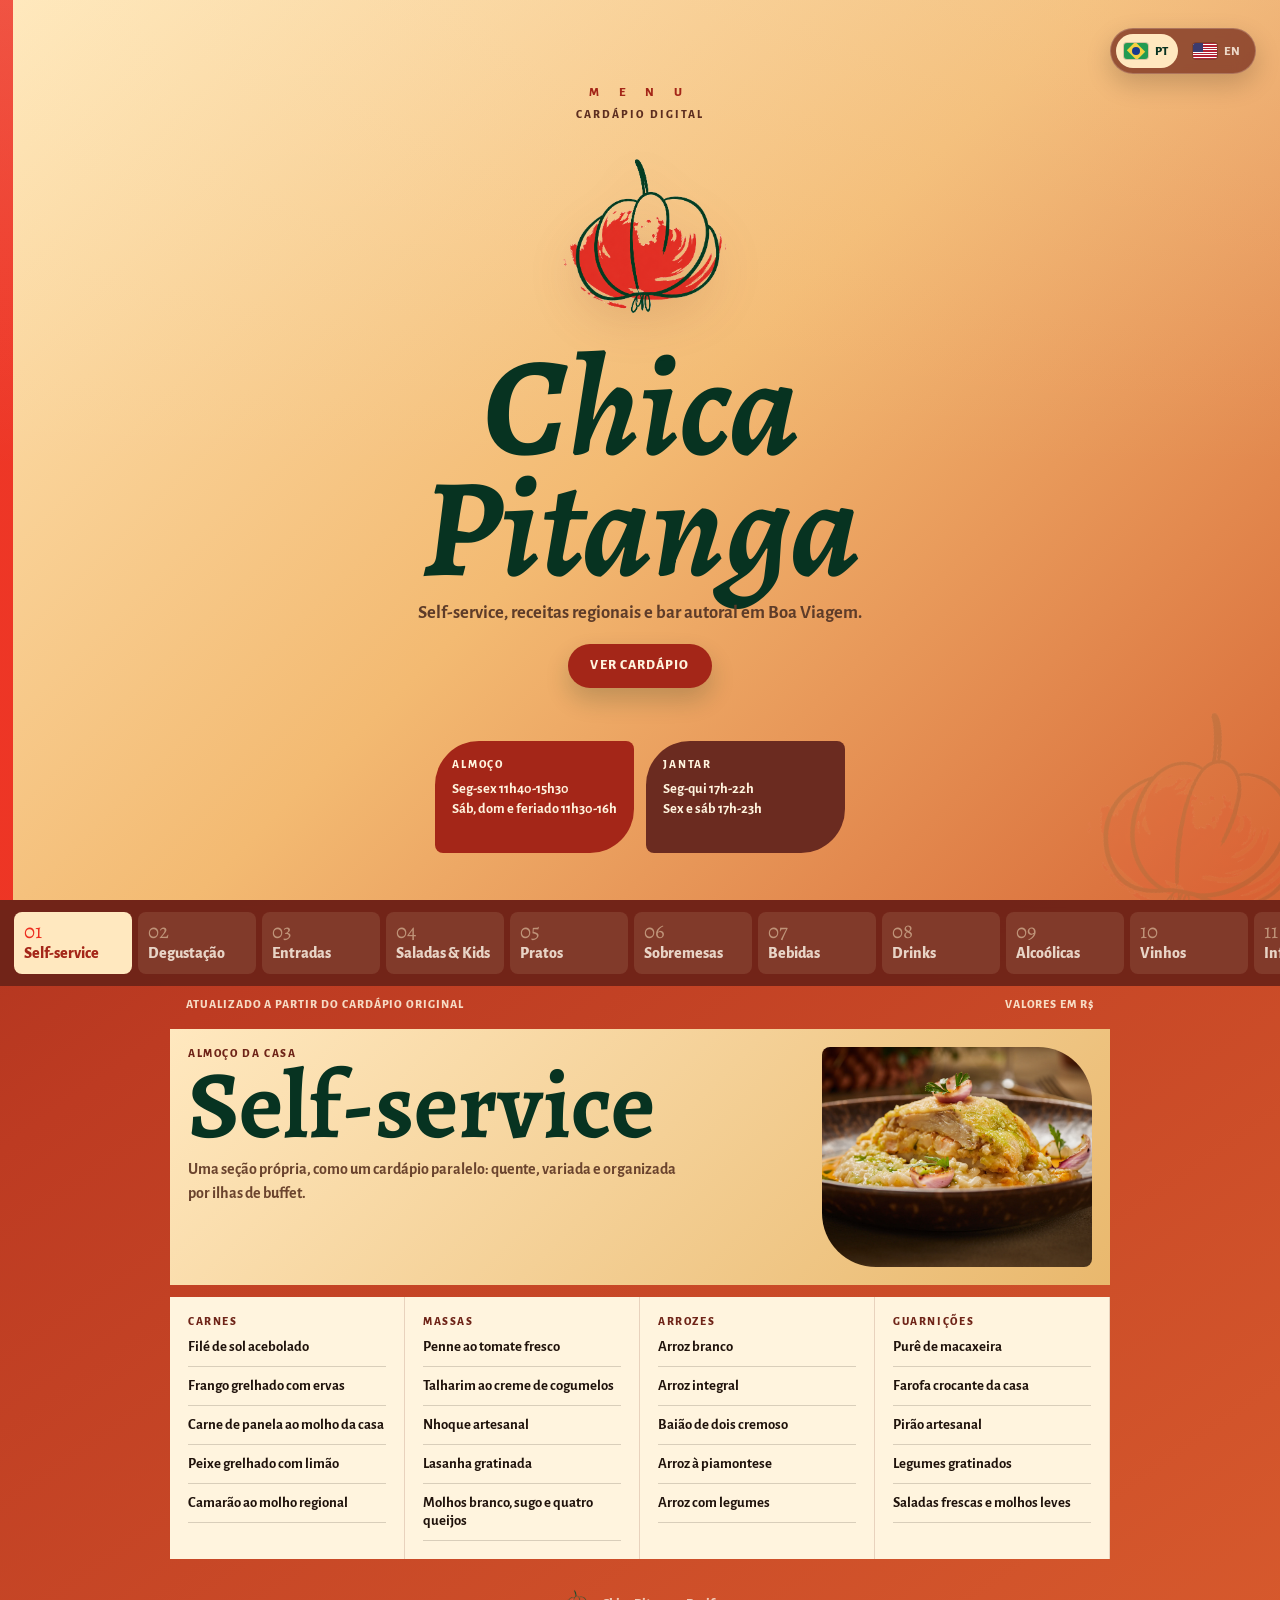
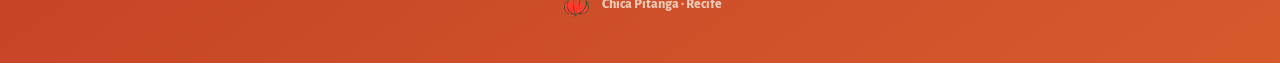
==== index.html @ 29ed9f9a "Add Chica Pitanga digital menu" ====
<!doctype html>
<html lang="pt-BR">
<head>
  <meta charset="utf-8">
  <meta name="viewport" content="width=device-width, initial-scale=1">
  <title>Chica Pitanga — Cardápio Digital</title>
  <link rel="preconnect" href="https://fonts.googleapis.com">
  <link rel="preconnect" href="https://fonts.gstatic.com" crossorigin>
  <link href="https://fonts.googleapis.com/css2?family=Alegreya:wght@500;600;700;800&family=Alegreya+Sans:wght@400;500;700;800&display=swap" rel="stylesheet">
  <link rel="stylesheet" href="styles.css">
</head>
<body>
  <div class="ambient-marks" aria-hidden="true">
    <img src="assets/logo-clean.png" class="ambient-mark mark-1" alt="">
    <img src="assets/logo-clean.png" class="ambient-mark mark-2" alt="">
    <img src="assets/logo-clean.png" class="ambient-mark mark-3" alt="">
    <img src="assets/logo-clean.png" class="ambient-mark mark-4" alt="">
    <img src="assets/logo-clean.png" class="ambient-mark mark-5" alt="">
  </div>

  <main class="menu-shell">
    <div class="language-switch" aria-label="Idioma">
      <a class="language-pill is-active" href="index.html" aria-label="Português">
        <span class="flag flag-br" aria-hidden="true"></span>
        <span>PT</span>
      </a>
      <a class="language-pill" href="en.html" aria-label="English">
        <span class="flag flag-us" aria-hidden="true"></span>
        <span>EN</span>
      </a>
    </div>

    <header class="cover">
      <div class="cover-brand">
        <span class="menu-word">M E N U</span>
        <span class="kicker">Cardápio Digital</span>
        <img src="assets/logo-clean.png" alt="Chica Pitanga" class="logo">
        <h1>Chica Pitanga</h1>
        <p>Self-service, receitas regionais e bar autoral em Boa Viagem.</p>
        <a class="cover-cta" href="#cardapio">Ver cardápio</a>
      </div>

      <div class="cover-balloons" aria-label="Horários">
        <div class="balloon clay">
          <span>Almoço</span>
          <strong>Seg-sex 11h40-15h30</strong>
          <strong>Sáb, dom e feriado 11h30-16h</strong>
        </div>
        <div class="balloon leaf">
          <span>Jantar</span>
          <strong>Seg-qui 17h-22h</strong>
          <strong>Sex e sáb 17h-23h</strong>
        </div>
      </div>
    </header>

    <nav class="tab-dock" id="cardapio" role="tablist" aria-label="Categorias do cardápio">
      <button class="tab is-active" type="button" role="tab" aria-selected="true" aria-controls="panel-self" id="tab-self"><span>01</span>Self-service</button>
      <button class="tab" type="button" role="tab" aria-selected="false" aria-controls="panel-degustacao" id="tab-degustacao"><span>02</span>Degustação</button>
      <button class="tab" type="button" role="tab" aria-selected="false" aria-controls="panel-entradas" id="tab-entradas"><span>03</span>Entradas</button>
      <button class="tab" type="button" role="tab" aria-selected="false" aria-controls="panel-saladas" id="tab-saladas"><span>04</span>Saladas & Kids</button>
      <button class="tab" type="button" role="tab" aria-selected="false" aria-controls="panel-pratos" id="tab-pratos"><span>05</span>Pratos</button>
      <button class="tab" type="button" role="tab" aria-selected="false" aria-controls="panel-sobremesas" id="tab-sobremesas"><span>06</span>Sobremesas</button>
      <button class="tab" type="button" role="tab" aria-selected="false" aria-controls="panel-bebidas" id="tab-bebidas"><span>07</span>Bebidas</button>
      <button class="tab" type="button" role="tab" aria-selected="false" aria-controls="panel-drinks" id="tab-drinks"><span>08</span>Drinks</button>
      <button class="tab" type="button" role="tab" aria-selected="false" aria-controls="panel-alcoolicas" id="tab-alcoolicas"><span>09</span>Alcoólicas</button>
      <button class="tab" type="button" role="tab" aria-selected="false" aria-controls="panel-vinhos" id="tab-vinhos"><span>10</span>Vinhos</button>
      <button class="tab" type="button" role="tab" aria-selected="false" aria-controls="panel-info" id="tab-info"><span>11</span>Info</button>
    </nav>

    <section class="menu-status">
      <span>Atualizado a partir do cardápio original</span>
      <span>Valores em R$</span>
    </section>

    <div class="tab-panels">
      <section class="panel is-active" id="panel-self" role="tabpanel" aria-labelledby="tab-self">
        <div class="section-hero self-hero">
          <div>
            <span>Almoço da casa</span>
            <h2>Self-service</h2>
            <p>Uma seção própria, como um cardápio paralelo: quente, variada e organizada por ilhas de buffet.</p>
          </div>
          <img src="assets/pescada.jpg" alt="Prato do Chica Pitanga">
        </div>

        <div class="buffet-board">
          <article><span>Carnes</span><p>Filé de sol acebolado</p><p>Frango grelhado com ervas</p><p>Carne de panela ao molho da casa</p><p>Peixe grelhado com limão</p><p>Camarão ao molho regional</p></article>
          <article><span>Massas</span><p>Penne ao tomate fresco</p><p>Talharim ao creme de cogumelos</p><p>Nhoque artesanal</p><p>Lasanha gratinada</p><p>Molhos branco, sugo e quatro queijos</p></article>
          <article><span>Arrozes</span><p>Arroz branco</p><p>Arroz integral</p><p>Baião de dois cremoso</p><p>Arroz à piamontese</p><p>Arroz com legumes</p></article>
          <article><span>Guarnições</span><p>Purê de macaxeira</p><p>Farofa crocante da casa</p><p>Pirão artesanal</p><p>Legumes gratinados</p><p>Saladas frescas e molhos leves</p></article>
        </div>
      </section>

      <section class="panel" id="panel-degustacao" role="tabpanel" aria-labelledby="tab-degustacao" hidden>
        <div class="section-head"><span>Experiência</span><h2>Menus Degustações</h2></div>
        <div class="menu-list">
          <article class="menu-item large"><div><span>6 etapas</span><h3>Menu Confiance com 6 passos (por pessoa)</h3><p>São 6 etapas de uma jornada culinária escolhida pelo próprio Chef Claudemir Barros. É um menu experiência. Vem acompanhado de uma taça de espumante ou vinho branco ou vinho tinto. *Consulte o garçom para uma experiência vegetariano.</p></div><strong>185</strong></article>
          <article class="menu-item"><div><span>Menu Turistando</span><h3>Menu Turistando 1</h3><p>- ENTRADA Rocambole de jerimum com camarão e molho suave de coentro; - PRINCIPAL Filé de sol grelhado na manteiga, pirão de queijo coalho e palha de macaxeira; - SOBREMESA Queijo coalho assado, doce de leite e sorvete de canela;</p></div><strong>109,90</strong></article>
          <article class="menu-item"><div><span>Menu Turistando</span><h3>Menu Turistando 2</h3><p>- ENTRADA Escondidinho de sol (macaxeira, carne de sol, queijo coalho e banana da terra); - PRINCIPAL Tilápia ao molho de coco, quibebe e farofa de amendoim; - SOBREMESA Banana brúlée, farofa de paçoca e sorvete de tapioca;</p></div><strong>109,90</strong></article>
          <article class="menu-item"><div><span>Menu Turistando</span><h3>Menu Turistando 3</h3><p>- ENTRADA: Mini carpaccio da terra (lâminas de queijo Coalho e banana Brulee ,Castanha, tomate confit e torrada); - PRINCIPAL: Baião de dois cremoso com frango gratinado e bacon ao toque de melaço; - SOBREMESA: Mini brownie de rapadura com sorvete de tapioca;</p></div><strong>109,90</strong></article>
        </div>
      </section>

      <section class="panel" id="panel-entradas" role="tabpanel" aria-labelledby="tab-entradas" hidden>
        <div class="section-head"><span>Para começar</span><h2>Entradas</h2></div>
        <div class="menu-list photo-list">
          <article class="menu-item with-photo"><img src="assets/carpaccio.jpg" alt="Carpaccio de coalho bruleé"><div><span>Entrada</span><h3>Carpaccio de coalho bruleé, tomate confit com geléia de pitanga, castanha de caju e pizza branca</h3><p>Lâminas de queijo coalho tostado, cobertas com calda de pitanga artesanal, tomates confitados e crocante de castanhas. Acompanha pizza branca da casa.</p></div><strong>36</strong></article>
          <article class="menu-item with-photo"><img src="assets/pasteis.jpg" alt="Pastéis de carne de sol com queijo coalho"><div><span>Entrada</span><h3>Pastéis de carne de sol com queijo coalho</h3><p>Pastéis crocantes de carne de sol e queijo coalho, acompanhados de geleia artesanal de maracujá.</p></div><strong>45</strong></article>
          <article class="menu-item"><div><span>Entrada</span><h3>Camarões crocantes com coco e geleia de maracujá com pimenta</h3><p>Camarões empanados com coco, fritos até a crocância perfeita e acompanhados de geleia de maracujá levemente apimentada.</p></div><strong>65</strong></article>
          <article class="menu-item"><div><span>Entrada</span><h3>Carpaccio de Rosbife</h3><p>Lâminas finas de filé selado, servidas com lascas de parmesão, alcaparras e rúcula fresca. Acompanha chips de batata da casa e molho de mostarda suave.</p></div><strong>44</strong></article>
          <article class="menu-item"><div><span>Entrada</span><h3>Panelinha de camarão ao bisque</h3><p>Camarões salteados em bisque intenso, servidos com pães artesanais dourados.</p></div><strong>66</strong></article>
          <article class="menu-item"><div><span>Entrada</span><h3>Brandade de Bacalhau</h3><p>Creme clássico de bacalhau e batata, com alho-poró e parmesão gratinado, finalizado em azeite extra virgem.</p></div><strong>46</strong></article>
          <article class="menu-item"><div><span>Entrada</span><h3>Croquetes de costela</h3><p>Massa macia de costela suína lentamente cozida, envolta em panko crocante e finalizada com toque de bacon. Um clássico comfort food reinventado.</p></div><strong>39</strong></article>
          <article class="menu-item"><div><span>Entrada</span><h3>Tostex ao forno</h3><p>Sanduíche quente com queijo meia cura, pão artesanal, geléia diet de damasco com laranja, dourado na manteiga.</p></div><strong>21</strong></article>
        </div>
      </section>

      <section class="panel" id="panel-saladas" role="tabpanel" aria-labelledby="tab-saladas" hidden>
        <div class="section-head"><span>Frescor & família</span><h2>Saladas & Kids</h2></div>
        <div class="menu-list">
          <article class="menu-item"><div><span>Salada</span><h3>Chica salad</h3><p>Camarões grelhados, alface crespa, tomate cereja, banana em cubos e cenoura ralada, finalizados com castanhas e calda de pitanga.</p></div><strong>52</strong></article>
          <article class="menu-item"><div><span>Salada</span><h3>Caesar salad</h3><p>Frango grelhado, alface, parmesão, croutons e molho caesar cremoso da casa.</p></div><strong>42</strong></article>
          <article class="menu-item"><div><span>Salada</span><h3>Salada de Aipo</h3><p>Aipo crocante, maçã verde, rúcula, castanhas e uvas passas, ao molho leve de iogurte e limão.</p></div><strong>45</strong></article>
          <article class="menu-item large"><div><span>Kids</span><h3>Grelhados e dois acompanhamentos</h3><p>Grelhados: peixinho / franguinho / filezinho Acompanhamentos: arroz / espaguete / purê de batata / batata frita / salada de brócolis e tomate</p></div><strong>50</strong></article>
        </div>
      </section>

      <section class="panel" id="panel-pratos" role="tabpanel" aria-labelledby="tab-pratos" hidden>
        <div class="section-head"><span>Pratos individuais</span><h2>Principais</h2></div>
        <div class="menu-list photo-list">
          <article class="menu-item with-photo"><img src="assets/risoto-mar.jpg" alt="Risoto de Frutos do Mar"><div><span>Do mar</span><h3>Risoto de Frutos do Mar</h3><p>Arroz arbóreo cremoso finalizado com bisque artesanal, camarões, polvo, lula e pescada fresca. Um prato intenso e sofisticado, enriquecido com tomate cereja e parmesão, que traduz o melhor sabor do mar em cada garfada.</p></div><strong>80</strong></article>
          <article class="menu-item with-photo"><img src="assets/pescada.jpg" alt="Pescada Recheada Com Camarões"><div><span>Do mar</span><h3>Pescada Recheada Com Camarões</h3><p>Pescada grelhada e recheada com camarões, cream cheese e ervas frescas. Servida sobre risoto cremoso de arroz arbóreo e finalizada com molho bisque.</p></div><strong>85</strong></article>
          <article class="menu-item with-photo"><img src="assets/camarao.jpg" alt="Camarão aos quatro queijos"><div><span>Do mar</span><h3>Camarão aos quatro queijos</h3><p>Camarões grelhados ao molho cremoso de queijos (parmesão, gorgonzola, mussarela e creme fresco), servidos com arroz à piemontese</p></div><strong>89</strong></article>
          <article class="menu-item with-photo"><img src="assets/tornedor.jpg" alt="Tornedor gratinado com gorgonzola"><div><span>Carne</span><h3>Tornedor gratinado com gorgonzola</h3><p>Corte alto de filé mignon grelhado, acompanhado de talharim ao creme de cogumelos e gorgonzola, finalizado com gratinado de parmesão. Um prato intenso e sofisticado.</p></div><strong>90</strong></article>
          <article class="menu-item"><div><span>Vegano</span><h3>Jambalaia de vegetais</h3><p>Arroz colorido com mix de legumes salteados, temperos aromáticos e especiarias, em versão vegana inspirada na clássica jambalaya.</p></div><strong>65</strong></article>
          <article class="menu-item"><div><span>Vegetariano</span><h3>Penne gratinado ao creme de cogumelos</h3><p>Massa al dente gratinada em creme de shiitake, leite de coco e parmesão.</p></div><strong>68</strong></article>
          <article class="menu-item"><div><span>Vegano</span><h3>Nhoque de Caponata ao molho de Tomate (VEGANO)</h3><p>Nhoque artesanal servido com caponata de berinjela, pimentões e ervas frescas ao molho de tomate.</p></div><strong>65</strong></article>
          <article class="menu-item"><div><span>Vegetariano</span><h3>Gratinado de vegetais e ervas</h3><p>Legumes da estação gratinados em leve creme de ervas frescas e azeite de oliva.</p></div><strong>65</strong></article>
          <article class="menu-item"><div><span>Peixe</span><h3>Pescada com crosta de amendoim, risoto de jerimum ao molho cítrico de pitanga</h3><p>Pescada em crosta crocante de amendoim, servida sobre risoto de jerimum com redução de pitanga.</p></div><strong>85</strong></article>
          <article class="menu-item"><div><span>Massa</span><h3>Penne aos dois molhos com camarão e parmesão gratinado no forno</h3><p>Penne al dente servido com camarões, molho branco cremoso e molho de tomate fresco.</p></div><strong>78</strong></article>
          <article class="menu-item"><div><span>Bacalhau</span><h3>Bacalhau na nata com purê de batata e alho poró</h3><p>Bacalhau desfiado ao forno, envolto em nata cremosa, servido com purê de batata e alho-poró.</p></div><strong>92</strong></article>
          <article class="menu-item"><div><span>Peixe</span><h3>Tilápia Grelhada na manteiga, finalizada com alcaparras e suco de limão, acompanhada de arroz e brócolis</h3><p>Tilápia dourada na manteiga, finalizada com alcaparras e suco de limão, acompanhada de arroz e brócolis.</p></div><strong>52</strong></article>
          <article class="menu-item"><div><span>Regional</span><h3>Moquecada de peixe, arroz e pirão</h3><p>Peixe fresco cozido no leite de coco e azeite de dendê, servido com arroz soltinho e pirão de caldo artesanal. Um clássico da cozinha brasileira.</p></div><strong>78</strong></article>
          <article class="menu-item"><div><span>Carne</span><h3>Risoto de filé ao molho roti</h3><p>Arroz arbóreo com cubos de filé mignon, vinho tinto reduzido e parmesão.</p></div><strong>79</strong></article>
        </div>
      </section>

      <section class="panel" id="panel-sobremesas" role="tabpanel" aria-labelledby="tab-sobremesas" hidden>
        <div class="section-head"><span>Final doce</span><h2>Sobremesas</h2></div>
        <div class="menu-list photo-list">
          <article class="menu-item with-photo"><img src="assets/sobremesa.jpg" alt="Rabanada ao creme de doce de leite"><div><span>Sobremesa</span><h3>Rabanada ao creme de doce de leite</h3><p>Rabanada de pão de macaxeira com creme de leite fresco, doce de leite e sorvete de tapioca.</p></div><strong>35</strong></article>
          <article class="menu-item"><div><span>Sobremesa</span><h3>Cheesecake com geleia de pitanga e praliné de castanha de caju</h3><p>Cheesecake cremoso com geleia artesanal de pitanga e crocante de praliné de castanha de caju.</p></div><strong>29</strong></article>
          <article class="menu-item"><div><span>Sobremesa</span><h3>Crumble de cartola</h3><p>Bananas caramelizadas com crosta amanteigada crocante, queijo manteiga e sorvete de canela.</p></div><strong>36</strong></article>
          <article class="menu-item"><div><span>Sobremesa</span><h3>Petit gateau de chocolate com sorvete de creme</h3><p>Bolo quente de chocolate com interior cremoso, servido com sorvete de creme.</p></div><strong>30</strong></article>
          <article class="menu-item"><div><span>Sobremesa</span><h3>Marquise de chocolate ao caramelo</h3><p>Camadas cremosas de chocolate meio amargo e caramelo em textura aveludada.</p></div><strong>30</strong></article>
          <article class="menu-item"><div><span>Sobremesa</span><h3>Crepe de banana caramelizada</h3><p>Crepe artesanal com bananas caramelizadas, sorvete de creme e calda de laranja.</p></div><strong>35</strong></article>
          <article class="menu-item"><div><span>Sobremesa</span><h3>Casadinho de Pistache com frutas vermelhas</h3><p>Doce macio de pistache, servido com morangos frescos e framboesas.</p></div><strong>32</strong></article>
        </div>
      </section>

      <section class="panel" id="panel-bebidas" role="tabpanel" aria-labelledby="tab-bebidas" hidden>
        <div class="section-head"><span>Sem álcool</span><h2>Bebidas</h2></div>
        <div class="price-grid">
          <article><h3>Água mineral extra com / sem gás</h3><strong>9,90</strong><span>300 ml</span></article>
          <article><h3>Água mineral com / sem gás</h3><strong>9,90</strong><span>Pet 300 ml</span></article>
          <article><h3>Água H2O limão</h3><strong>10,90</strong><span>500 ml</span></article>
          <article><h3>Sprite Fresh limão</h3><strong>10</strong><span>510 ml</span></article>
          <article><h3>Água de coco</h3><strong>15 / 25</strong><span>300 ml / jarra</span></article>
          <article><h3>Água tônica</h3><strong>10</strong><span>350 ml</span></article>
          <article><h3>Água tônica diet</h3><strong>10</strong><span>350 ml</span></article>
          <article><h3>Suco de uva integral</h3><strong>20</strong><span>300 ml</span></article>
          <article><h3>Coca-Cola</h3><strong>13,40</strong><span>Normal / zero</span></article>
          <article><h3>Fanta laranja</h3><strong>13,40</strong><span>Normal / zero</span></article>
          <article><h3>Guaraná Kuat</h3><strong>13,40</strong><span>Normal / zero</span></article>
          <article><h3>Schweppes citrus</h3><strong>13,40</strong><span></span></article>
          <article><h3>Sprite</h3><strong>11,90</strong><span>Normal / zero</span></article>
        </div>
      </section>

      <section class="panel" id="panel-drinks" role="tabpanel" aria-labelledby="tab-drinks" hidden>
        <div class="section-head"><span>Bar autoral</span><h2>Drinks</h2></div>
        <div class="menu-list photo-list">
          <article class="menu-item with-photo"><img src="assets/drink.jpg" alt="Chica sunset"><div><span>Autoral</span><h3>Chica sunset</h3><p>Espumante, purê de pêssego, sumo de limão e nuvem de pitanga picante</p></div><strong>30 / 25</strong></article>
          <article class="menu-item"><div><span>Autoral</span><h3>Apple G.T</h3><p>Gin, xarope de maçã verde, sumo de limão e água tônica</p></div><strong>30 / 25</strong></article>
          <article class="menu-item"><div><span>Autoral</span><h3>Chica mule</h3><p>Vodka, Hibisco, limão, espuma cítrica e raspas de limão</p></div><strong>25 / 22</strong></article>
          <article class="menu-item"><div><span>Autoral</span><h3>Piranga</h3><p>Gin, suco de laranja, pitanga com pimenta, curaçao blue, folha de pitanga</p></div><strong>32 / 28</strong></article>
          <article class="menu-item"><div><span>Autoral</span><h3>7 copas</h3><p>Café expresso, whiskey defumado, grenadine, sumo de limão</p></div><strong>32 / 28</strong></article>
          <article class="menu-item"><div><span>Autoral</span><h3>Catamarã</h3><p>Jabuticaba, vodka, sumo de limão, merengue maçaricado</p></div><strong>33 / 29</strong></article>
          <article class="menu-item"><div><span>Autoral</span><h3>Princesas</h3><p>Goiabada, sumo de limão, vodka, glitter rosa</p></div><strong>33 / 29</strong></article>
          <article class="menu-item"><div><span>Clássico</span><h3>Negroni</h3><p>Gin, Campari e Vermouth Rosso</p></div><strong>25</strong></article>
          <article class="menu-item"><div><span>Clássico</span><h3>Caipirosca com frutas e vodka importada</h3><p>Vodka importada, xarope e as frutas desejadas</p></div><strong>30</strong></article>
          <article class="menu-item"><div><span>Clássico</span><h3>Caipirosca</h3><p>Vodka, xarope e a fruta desejada</p></div><strong>32</strong></article>
          <article class="menu-item"><div><span>Clássico</span><h3>Cosmopolitan</h3><p>Vodka, suco de Cranberry, licor de laranja e sumo de limão</p></div><strong>30</strong></article>
          <article class="menu-item"><div><span>Clássico</span><h3>Mojito</h3><p>Rum branco, hortelã, sumo de limão e água com gás</p></div><strong>25</strong></article>
          <article class="menu-item"><div><span>Clássico</span><h3>Whisky sour</h3><p>Whisky, limão tahiti, açúcar e espuma branca</p></div><strong>25</strong></article>
          <article class="menu-item"><div><span>Clássico</span><h3>Tequila sunrise</h3><p>Tequila, laranja, groselha, fatia de laranja</p></div><strong>25</strong></article>
          <article class="menu-item"><div><span>Clássico</span><h3>Caipirinha</h3><p>Cachaça, xarope e a fruta desejada</p></div><strong>21</strong></article>
          <article class="menu-item"><div><span>Clássico</span><h3>Aperol spritz</h3><p>Espumante, Aperol e água com gás</p></div><strong>25</strong></article>
          <article class="menu-item"><div><span>Clássico</span><h3>Tropical gin</h3><p>Gin e energético tropical</p></div><strong>30</strong></article>
          <article class="menu-item"><div><span>Clássico</span><h3>Moscou mule</h3><p>Vodka, gengibre, sumo de limão e um aspiral de espuma cítrica</p></div><strong>25</strong></article>
          <article class="menu-item"><div><span>Clássico</span><h3>Margarita</h3><p>Tequila branca, licor de laranja e sumo de limão</p></div><strong>30</strong></article>
          <article class="menu-item"><div><span>Bar</span><h3>Soda italiana</h3><p></p></div><strong>18,90</strong></article>
          <article class="menu-item"><div><span>Bar</span><h3>Dry Martini</h3><p></p></div><strong>28</strong></article>
          <article class="menu-item"><div><span>Bar</span><h3>Coquetel de frutas com álcool</h3><p></p></div><strong>16,55</strong></article>
        </div>
      </section>

      <section class="panel" id="panel-alcoolicas" role="tabpanel" aria-labelledby="tab-alcoolicas" hidden>
        <div class="section-head"><span>Bar</span><h2>Bebidas alcoólicas</h2></div>
        <div class="price-grid dense">
          <article><h3>Old Parr</h3><strong>290 / 28,90</strong><span>Garrafa / dose</span></article>
          <article><h3>Johnnie Walker Gold Label</h3><strong>320,90 / 32</strong><span>Garrafa / dose</span></article>
          <article><h3>Johnnie Walker Red Label</h3><strong>260,77 / 19,50</strong><span>Garrafa / dose</span></article>
          <article><h3>Johnnie Walker Black Label</h3><strong>31</strong><span>Dose</span></article>
          <article><h3>Ballantines 12 YO</h3><strong>162,40 / 15,90</strong><span>Garrafa / dose</span></article>
          <article><h3>Michelob Ultra</h3><strong>15</strong><span>Sem glúten</span></article>
          <article><h3>Chopp Ekaut</h3><strong>13</strong><span></span></article>
          <article><h3>Stella Artois long neck</h3><strong>14</strong><span></span></article>
          <article><h3>Heineken Premium</h3><strong>16</strong><span></span></article>
          <article><h3>0,00% álcool 355 ml</h3><strong>16,90</strong><span></span></article>
          <article><h3>Cachaça Sanhaçu Origem</h3><strong>13</strong><span>Dose</span></article>
          <article><h3>Cachaça Frejo</h3><strong>9,10</strong><span>Dose</span></article>
          <article><h3>Seleta Reserva do Coronel</h3><strong>500 / 50</strong><span>Garrafa / dose</span></article>
          <article><h3>Cachaça Umburana</h3><strong>12,52</strong><span>Dose</span></article>
          <article><h3>Carvalheira Pura</h3><strong>10,20</strong><span>Dose</span></article>
          <article><h3>Cachaça Pitú</h3><strong>10</strong><span></span></article>
          <article><h3>Vodka Absolut</h3><strong>16,65</strong><span>Dose</span></article>
          <article><h3>Vodka Smirnoff</h3><strong>15</strong><span></span></article>
          <article><h3>Cointreau</h3><strong>15,50</strong><span>Dose</span></article>
          <article><h3>Licor 43</h3><strong>17,90</strong><span>Dose</span></article>
          <article><h3>Tequila Jose Cuervo Silver</h3><strong>15</strong><span>Dose</span></article>
          <article><h3>Bacardi Carta Branca</h3><strong>14</strong><span></span></article>
          <article><h3>Campari</h3><strong>11,50</strong><span></span></article>
          <article><h3>Martini</h3><strong>11,50</strong><span></span></article>
        </div>
      </section>

      <section class="panel" id="panel-vinhos" role="tabpanel" aria-labelledby="tab-vinhos" hidden>
        <div class="section-head"><span>Carta</span><h2>Vinhos</h2></div>
        <div class="wine-stack">
          <article><h3>Espumantes</h3><p>Maravi Moscatel 85 · Chandon Brut Rosé 178 · Chandon Baby 187 ml 40 · Chandon Brut 160 · Terra Nova Brut 75</p></article>
          <article><h3>Rosé & verde</h3><p>Mar Salgado Rosé 85 · Cousino Macul Gris 99 · Obra Prima 85 · Casal Miranda Verde DOC 95</p></article>
          <article><h3>Brancos</h3><p>The Grill Master Chardonnay 79 · Vidal & Marcciard Sauvignon Blanc 110 · Don Mello de Uco Torrontés 120 · Coliman Chardonnay 97 · Urban Torrontés 83 · Osadia Sauvignon Blanc 92 · Montes Classic Reserva Chardonnay 155 · Taparaca Reserva Chardonnay 115 · Las Veletas Sauvignon Blanc 110 · Esporão Reserva Branco 295 · Aresti Estate Sauvignon Blanc 82,90</p></article>
          <article><h3>Tintos</h3><p>Cordelier Cabernet Sauvignon 79 · Casa Perini Cabernet/Merlot 91 · Amitie Pinot Noir 107 · The Grill Master Malbec 79 · Vista Calma Malbec 99 · Crios Malbec 145 · Vidal & Marcciard Malbec 110 · Chilano Merlot 79 · Osadia Carménère 99 · J. Lebegue Bordeaux 160 · Chianti Cecchi DOCG 137 · Esporão Reserva Tinto 295 · Aresti Cabernet Sauvignon 82,90</p></article>
          <article><h3>375 ml & taças</h3><p>Camino de Chile Sauvignon Blanc 49 · Camino de Chile Cabernet Sauvignon 49 · Castelo de Pias taça 27 · Vinho do Porto 29 · Serviço de rolha 30</p></article>
        </div>
      </section>

      <section class="panel" id="panel-info" role="tabpanel" aria-labelledby="tab-info" hidden>
        <div class="section-head"><span>Restaurante</span><h2>Informações</h2></div>
        <div class="info-cards">
          <article><span>Endereço</span><p>Rua Petrolina, 19 · Boa Viagem · Recife - PE</p></article>
          <article><span>Telefone</span><p>(81) 3334-8260 · WhatsApp (81) 99125-7788</p></article>
          <article><span>Redes</span><p>@chicapitangarecife · chicapitanga@chicapitanga.com.br</p></article>
          <article><span>Pagamento</span><p>Dinheiro, Pix, Mastercard, Maestro, Elo, Visa, Visa Electron, Alelo e Ticket.</p></article>
        </div>
      </section>
    </div>

    <footer class="menu-footer">
      <img src="assets/logo-clean.png" alt="Chica Pitanga">
      <span>Chica Pitanga · Recife</span>
    </footer>
  </main>

  <script src="script.js"></script>
</body>
</html>
---- styles.css ----
:root {
  --forest: #073321;
  --forest-2: #114b33;
  --paper: #ffe8bf;
  --paper-2: #f5c787;
  --clay: #9f3d25;
  --clay-dark: #6f2418;
  --pitanga: #ed2e20;
  --pitanga-deep: #a42618;
  --urucum: #bd3b22;
  --cream: #fff4de;
  --ink: #1f120b;
  --muted: #6b442e;
  --line: rgba(31, 18, 11, .17);
  --display: "Alegreya", Georgia, serif;
  --text: "Alegreya Sans", system-ui, sans-serif;
}

* {
  box-sizing: border-box;
}

html {
  scroll-behavior: smooth;
}

body {
  margin: 0;
  min-height: 100vh;
  color: var(--ink);
  background: linear-gradient(145deg, #8f2418, var(--urucum) 45%, #d75a2d 100%);
  font-family: var(--text);
}

body::before {
  content: "";
  position: fixed;
  inset: 0;
  pointer-events: none;
  background: linear-gradient(180deg, rgba(255, 196, 120, .14), transparent 42%);
  z-index: -3;
}

img {
  display: block;
  max-width: 100%;
}

button {
  font: inherit;
}

.ambient-marks {
  position: fixed;
  inset: 0;
  z-index: -1;
  overflow: hidden;
  pointer-events: none;
}

.ambient-mark {
  position: absolute;
  width: clamp(120px, 18vw, 230px);
  opacity: .075;
  filter: brightness(1.9) saturate(.55);
}

.mark-1 { left: calc(50% - 570px); top: 40px; transform: rotate(-19deg); }
.mark-2 { right: calc(50% - 555px); top: 360px; transform: rotate(22deg); }
.mark-3 { left: calc(50% - 520px); top: 840px; transform: rotate(13deg); opacity: .045; }
.mark-4 { right: calc(50% - 500px); top: 1260px; transform: rotate(-28deg); opacity: .04; }
.mark-5 { left: calc(50% - 120px); top: 1680px; transform: rotate(8deg); opacity: .032; }

.menu-shell {
  position: relative;
  width: min(940px, 100%);
  margin: 0 auto;
  padding: 0 14px 38px;
}

.language-switch {
  position: fixed;
  top: 28px;
  right: 24px;
  z-index: 20;
  display: flex;
  gap: 7px;
  padding: 5px;
  border: 1px solid rgba(255, 247, 233, .22);
  border-radius: 999px;
  background: rgba(111, 36, 24, .7);
  box-shadow: 0 10px 26px rgba(0,0,0,.18);
  backdrop-filter: blur(10px);
}

.language-pill {
  display: inline-flex;
  align-items: center;
  gap: 7px;
  min-height: 34px;
  padding: 0 10px 0 8px;
  border-radius: 999px;
  color: rgba(255, 247, 233, .82);
  font-size: .78rem;
  font-weight: 800;
  text-decoration: none;
}

.language-pill.is-active {
  color: var(--forest);
  background: var(--paper);
}

.flag {
  position: relative;
  display: inline-block;
  width: 24px;
  height: 16px;
  overflow: hidden;
  border-radius: 3px;
  box-shadow: 0 0 0 1px rgba(0,0,0,.16);
}

.flag-br {
  background: #229b52;
}

.flag-br::before {
  content: "";
  position: absolute;
  inset: 2px 5px;
  background: #f4d03f;
  transform: rotate(45deg);
}

.flag-br::after {
  content: "";
  position: absolute;
  left: 8px;
  top: 4px;
  width: 8px;
  height: 8px;
  border-radius: 50%;
  background: #183a8f;
}

.flag-us {
  background: repeating-linear-gradient(180deg, #b22234 0 1.23px, #fff 1.23px 2.46px);
}

.flag-us::before {
  content: "";
  position: absolute;
  left: 0;
  top: 0;
  width: 10px;
  height: 8.6px;
  background: #3c3b6e;
}

.cover {
  position: relative;
  overflow: hidden;
  min-height: 100svh;
  width: 100vw;
  margin-inline: calc(50% - 50vw);
  display: grid;
  align-items: center;
  padding: 72px max(22px, calc((100vw - 940px) / 2 + 24px)) 34px;
  border: 0;
  border-radius: 0;
  background:
    linear-gradient(90deg, rgba(237, 46, 32, .95) 0 13px, transparent 13px),
    linear-gradient(135deg, #ffe7b8 0%, #f3ba72 50%, #d76635 100%);
  box-shadow: none;
  text-align: center;
}

.cover::before {
  content: "";
  position: absolute;
  inset: 0;
  background: linear-gradient(180deg, rgba(255, 244, 222, .15), transparent 52%);
  pointer-events: none;
}

.cover::after {
  content: "";
  position: absolute;
  right: -50px;
  bottom: -54px;
  width: 270px;
  height: 270px;
  background: url("assets/logo-clean.png") center / contain no-repeat;
  opacity: .1;
  transform: rotate(13deg);
}

.cover-brand {
  position: relative;
  z-index: 1;
  display: flex;
  flex-direction: column;
  align-items: center;
  max-width: 650px;
  margin: 0 auto;
}

.logo {
  width: clamp(136px, 25vw, 200px);
  aspect-ratio: 1;
  object-fit: contain;
  margin: 18px auto 4px;
  filter: drop-shadow(0 16px 22px rgba(125, 50, 31, .14));
}

.menu-word,
.kicker,
.section-head span,
.section-hero span,
.menu-item span,
.buffet-board span,
.info-cards span {
  display: block;
  color: var(--clay-dark);
  font-size: .72rem;
  font-weight: 800;
  letter-spacing: .14em;
  text-transform: uppercase;
}

.menu-word {
  color: var(--pitanga-deep);
  font-size: .78rem;
  letter-spacing: .72em;
}

.kicker {
  margin-top: 9px;
  color: #5d2e20;
  letter-spacing: .18em;
}

h1,
h2,
h3,
p {
  margin: 0;
}

h1,
h2 {
  font-family: var(--display);
  font-weight: 700;
  line-height: .86;
  letter-spacing: 0;
}

h1 {
  margin-top: 4px;
  color: var(--forest);
  font-size: clamp(4.55rem, 13vw, 8.8rem);
  font-style: italic;
}

.cover-brand p {
  max-width: 550px;
  margin: 12px auto 0;
  color: #5e3c29;
  font-size: clamp(.98rem, 2.4vw, 1.16rem);
  font-weight: 700;
}

.cover-cta {
  display: inline-flex;
  align-items: center;
  justify-content: center;
  min-height: 44px;
  margin-top: 20px;
  padding: 0 22px;
  border-radius: 999px;
  color: var(--cream);
  background: var(--pitanga-deep);
  font-size: .85rem;
  font-weight: 800;
  letter-spacing: .08em;
  text-decoration: none;
  text-transform: uppercase;
  box-shadow: 0 12px 24px rgba(8, 43, 32, .2);
}

.cover-balloons {
  position: relative;
  z-index: 1;
  display: grid;
  grid-template-columns: repeat(2, minmax(0, 1fr));
  gap: 12px;
  margin-top: 28px;
  max-width: 680px;
  margin-left: auto;
  margin-right: auto;
  text-align: left;
}

.balloon {
  min-height: 112px;
  padding: 17px;
  border-radius: 44px 8px 44px 8px;
  color: var(--cream);
}

.balloon.clay {
  background: var(--pitanga-deep);
}

.balloon.leaf {
  background: #6b2b20;
}

.balloon span {
  display: block;
  margin-bottom: 8px;
  font-size: .72rem;
  font-weight: 800;
  letter-spacing: .16em;
  text-transform: uppercase;
}

.balloon strong {
  display: block;
  font-size: .9rem;
  line-height: 1.35;
}

.tab-dock {
  position: sticky;
  top: 0;
  z-index: 10;
  display: grid;
  grid-template-columns: repeat(11, minmax(118px, 1fr));
  gap: 6px;
  overflow-x: auto;
  width: 100vw;
  margin: 0 calc(50% - 50vw);
  padding: 12px 14px;
  background: rgba(111, 36, 24, .96);
  backdrop-filter: blur(14px);
  scrollbar-width: none;
}

.tab-dock::-webkit-scrollbar {
  display: none;
}

.tab {
  min-height: 62px;
  padding: 9px 10px;
  border: 0;
  border-radius: 8px;
  color: rgba(255, 247, 233, .82);
  background: rgba(255, 232, 191, .11);
  text-align: left;
  font-weight: 800;
  cursor: pointer;
}

.tab span {
  display: block;
  margin-bottom: 5px;
  color: rgba(244, 223, 189, .54);
  font-family: var(--display);
  font-size: 1.3rem;
  font-weight: 400;
  line-height: .8;
}

.tab.is-active {
  color: var(--pitanga-deep);
  border-color: var(--paper);
  background: var(--paper);
}

.tab.is-active span {
  color: var(--pitanga);
}

.menu-status {
  display: flex;
  justify-content: space-between;
  gap: 12px;
  padding: 12px 2px 18px;
  color: rgba(255, 244, 222, .86);
  font-size: .74rem;
  font-weight: 800;
  letter-spacing: .08em;
  text-transform: uppercase;
}

.panel {
  animation: reveal .18s ease-out;
}

@keyframes reveal {
  from { opacity: 0; transform: translateY(5px); }
  to { opacity: 1; transform: translateY(0); }
}

.section-head,
.section-hero {
  position: relative;
  overflow: hidden;
  border-radius: 0;
  background: var(--paper);
  box-shadow: none;
}

.section-head {
  padding: 25px 18px 22px;
  margin-inline: -14px;
}

.section-head::before {
  content: "";
  position: absolute;
  inset: 0 auto 0 0;
  width: 9px;
  background: var(--pitanga);
}

.section-head h2,
.section-hero h2 {
  margin-top: 4px;
  color: var(--forest);
  font-size: clamp(3.2rem, 9vw, 6rem);
}

.section-hero {
  display: grid;
  grid-template-columns: minmax(0, 1fr) 270px;
  gap: 14px;
  padding: 18px;
  margin-inline: -14px;
  background: linear-gradient(135deg, var(--paper), #e9b86d);
}

.section-hero p {
  max-width: 500px;
  margin-top: 10px;
  color: var(--muted);
  font-weight: 700;
  line-height: 1.5;
}

.section-hero img {
  width: 100%;
  height: 220px;
  border-radius: 8px 54px 8px 54px;
  object-fit: cover;
}

.buffet-board {
  display: grid;
  grid-template-columns: repeat(4, minmax(0, 1fr));
  gap: 0;
  margin-top: 12px;
  margin-inline: -14px;
}

.buffet-board article {
  padding: 18px;
  border-radius: 0;
  background: var(--cream);
  border-right: 1px solid rgba(111,36,24,.16);
}

.buffet-board p {
  padding: 10px 0;
  border-bottom: 1px solid var(--line);
  color: var(--ink);
  font-size: .92rem;
  font-weight: 700;
}

.menu-list {
  display: grid;
  gap: 0;
  margin-top: 12px;
  margin-inline: -14px;
}

.menu-item {
  position: relative;
  display: grid;
  grid-template-columns: minmax(0, 1fr) auto;
  gap: 13px;
  align-items: start;
  min-height: 112px;
  padding: 16px;
  border-radius: 0;
  background: var(--cream);
  border-bottom: 1px solid rgba(111,36,24,.14);
}

.menu-item:nth-child(3n + 2) {
  background: #ffe8c2;
}

.menu-item.large {
  background: var(--paper);
}

.menu-item.with-photo {
  grid-template-columns: 112px minmax(0, 1fr) auto;
}

.menu-item img {
  width: 112px;
  height: 112px;
  border-radius: 8px 34px 8px 34px;
  object-fit: cover;
}

.menu-item h3 {
  margin-top: 4px;
  color: var(--forest);
  font-size: clamp(1.05rem, 2.4vw, 1.22rem);
  line-height: 1.15;
}

.menu-item p {
  margin-top: 7px;
  color: var(--muted);
  font-size: .92rem;
  font-weight: 600;
  line-height: 1.45;
}

.menu-item strong {
  position: relative;
  isolation: isolate;
  display: inline-grid;
  min-width: 76px;
  min-height: 68px;
  place-items: center;
  padding: 8px;
  border-radius: 0;
  color: var(--cream);
  background: transparent;
  font-size: .9rem;
  font-weight: 800;
  white-space: nowrap;
}

.menu-item strong::before {
  content: "";
  position: absolute;
  inset: -10px -8px -7px;
  z-index: -1;
  background:
    radial-gradient(ellipse 32% 58% at 28% 60%, var(--pitanga) 98%, transparent 100%),
    radial-gradient(ellipse 34% 66% at 50% 50%, var(--pitanga) 98%, transparent 100%),
    radial-gradient(ellipse 32% 58% at 72% 60%, var(--pitanga) 98%, transparent 100%),
    radial-gradient(ellipse 60% 19% at 50% 83%, var(--pitanga) 98%, transparent 100%);
  transform: rotate(-3deg);
}

.menu-item strong::after {
  content: "";
  position: absolute;
  top: -13px;
  left: 50%;
  z-index: -1;
  width: 12px;
  height: 27px;
  border-radius: 999px 999px 8px 8px;
  background: var(--pitanga);
  transform: translateX(-50%) rotate(-14deg);
}

.price-grid,
.info-cards {
  display: grid;
  grid-template-columns: repeat(2, minmax(0, 1fr));
  gap: 0;
  margin-top: 12px;
  margin-inline: -14px;
}

.price-grid.dense {
  grid-template-columns: repeat(3, minmax(0, 1fr));
}

.price-grid article,
.info-cards article,
.wine-stack article {
  min-height: 112px;
  padding: 16px;
  border-radius: 0;
  background: var(--cream);
  border-right: 1px solid rgba(111,36,24,.14);
  border-bottom: 1px solid rgba(111,36,24,.14);
}

.price-grid h3,
.info-cards p,
.wine-stack h3 {
  color: var(--forest);
  font-size: 1rem;
  line-height: 1.2;
}

.price-grid strong {
  position: relative;
  isolation: isolate;
  display: inline-grid;
  place-items: center;
  min-width: 74px;
  min-height: 68px;
  padding: 10px;
  margin-top: 10px;
  color: var(--cream);
  font-family: var(--text);
  font-size: 1rem;
  font-weight: 800;
  line-height: 1;
}

.price-grid strong::before {
  content: "";
  position: absolute;
  inset: -10px -8px -7px;
  z-index: -1;
  background:
    radial-gradient(ellipse 32% 58% at 28% 60%, var(--pitanga) 98%, transparent 100%),
    radial-gradient(ellipse 34% 66% at 50% 50%, var(--pitanga) 98%, transparent 100%),
    radial-gradient(ellipse 32% 58% at 72% 60%, var(--pitanga) 98%, transparent 100%),
    radial-gradient(ellipse 60% 19% at 50% 83%, var(--pitanga) 98%, transparent 100%);
  transform: rotate(-3deg);
}

.price-grid strong::after {
  content: "";
  position: absolute;
  top: -13px;
  left: 50%;
  z-index: -1;
  width: 12px;
  height: 27px;
  border-radius: 999px 999px 8px 8px;
  background: var(--pitanga);
  transform: translateX(-50%) rotate(-14deg);
}

.price-grid span,
.wine-stack p {
  display: block;
  margin-top: 7px;
  color: var(--muted);
  font-size: .86rem;
  font-weight: 700;
  line-height: 1.45;
}

.wine-stack {
  display: grid;
  gap: 10px;
  margin-top: 12px;
  margin-inline: -14px;
}

.wine-stack article {
  border-left: 8px solid var(--clay);
}

.wine-stack h3 {
  font-size: 1.2rem;
}

.info-cards p {
  margin-top: 8px;
  color: var(--muted);
  font-weight: 700;
}

.menu-footer {
  display: flex;
  align-items: center;
  justify-content: center;
  gap: 10px;
  padding: 28px 0 4px;
  color: rgba(255, 247, 233, .74);
  font-size: .86rem;
  font-weight: 800;
}

.menu-footer img {
  width: 34px;
  height: 34px;
  object-fit: contain;
  filter: brightness(1.2);
}

@media (max-width: 820px) {
  .cover-brand,
  .section-hero,
  .buffet-board,
  .price-grid,
  .price-grid.dense,
  .info-cards {
    grid-template-columns: 1fr;
  }

  .logo {
    width: 124px;
  }

  .cover-balloons {
    grid-template-columns: 1fr;
  }

  .section-hero img {
    height: 190px;
  }
}

@media (max-width: 560px) {
  .menu-shell {
    padding-inline: 10px;
  }

  .cover {
    padding: 76px 18px 26px;
  }

  h1 {
    font-size: clamp(4rem, 20vw, 6rem);
  }

  .language-switch {
    top: 22px;
    right: 18px;
  }

  .tab-dock {
    margin-inline: calc(50% - 50vw);
    padding-inline: 10px;
    grid-template-columns: repeat(11, minmax(104px, 1fr));
  }

  .menu-item.with-photo {
    grid-template-columns: 86px minmax(0, 1fr);
  }

  .menu-item.with-photo strong {
    grid-column: 2;
  }

  .menu-item img {
    width: 86px;
    height: 100%;
    min-height: 100px;
  }

  .menu-item {
    grid-template-columns: 1fr;
  }

  .menu-item strong {
    min-width: 0;
    width: 72px;
    min-height: 62px;
  }
}
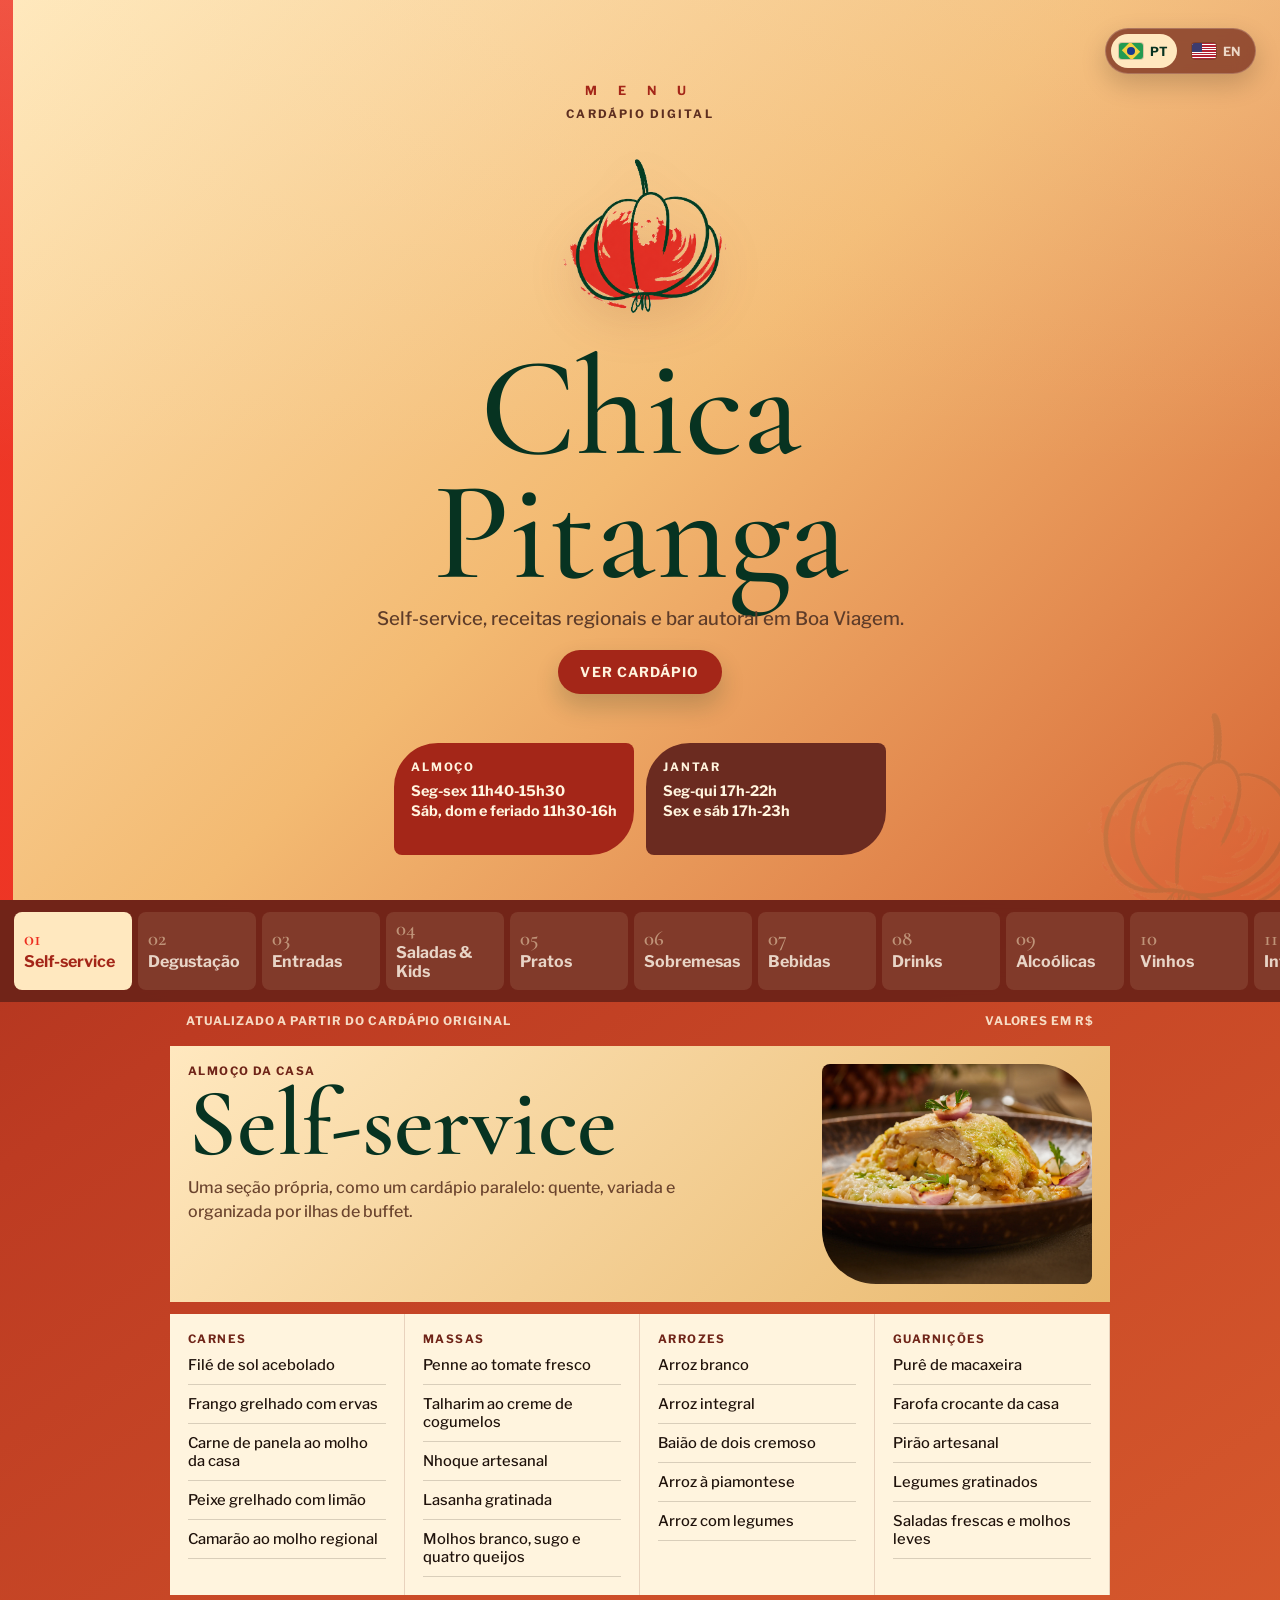
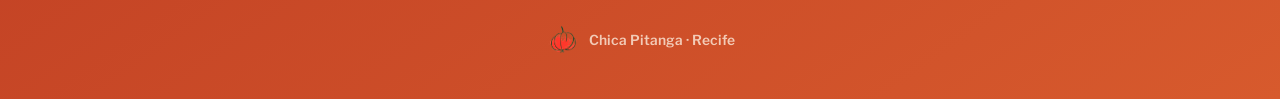
==== commit 4e686399: "Refine menu typography" ====
--- a/index.html
+++ b/index.html
@@ -6,7 +6,7 @@
   <title>Chica Pitanga — Cardápio Digital</title>
   <link rel="preconnect" href="https://fonts.googleapis.com">
   <link rel="preconnect" href="https://fonts.gstatic.com" crossorigin>
-  <link href="https://fonts.googleapis.com/css2?family=Alegreya:wght@500;600;700;800&family=Alegreya+Sans:wght@400;500;700;800&display=swap" rel="stylesheet">
+  <link href="https://fonts.googleapis.com/css2?family=Cormorant+Garamond:wght@400;500;600;700&family=Libre+Franklin:wght@400;500;600;700;800&display=swap" rel="stylesheet">
   <link rel="stylesheet" href="styles.css">
 </head>
 <body>
--- a/styles.css
+++ b/styles.css
@@ -12,8 +12,8 @@
   --ink: #1f120b;
   --muted: #6b442e;
   --line: rgba(31, 18, 11, .17);
-  --display: "Alegreya", Georgia, serif;
-  --text: "Alegreya Sans", system-ui, sans-serif;
+  --display: "Cormorant Garamond", Georgia, serif;
+  --text: "Libre Franklin", system-ui, sans-serif;
 }
 
 * {
@@ -30,6 +30,7 @@
   color: var(--ink);
   background: linear-gradient(145deg, #8f2418, var(--urucum) 45%, #d75a2d 100%);
   font-family: var(--text);
+  text-rendering: optimizeLegibility;
 }
 
 body::before {
@@ -102,7 +103,7 @@
   border-radius: 999px;
   color: rgba(255, 247, 233, .82);
   font-size: .78rem;
-  font-weight: 800;
+  font-weight: 700;
   text-decoration: none;
 }
 
@@ -224,8 +225,8 @@
   display: block;
   color: var(--clay-dark);
   font-size: .72rem;
-  font-weight: 800;
-  letter-spacing: .14em;
+  font-weight: 700;
+  letter-spacing: .12em;
   text-transform: uppercase;
 }
 
@@ -251,8 +252,8 @@
 h1,
 h2 {
   font-family: var(--display);
-  font-weight: 700;
-  line-height: .86;
+  font-weight: 600;
+  line-height: .88;
   letter-spacing: 0;
 }
 
@@ -260,7 +261,8 @@
   margin-top: 4px;
   color: var(--forest);
   font-size: clamp(4.55rem, 13vw, 8.8rem);
-  font-style: italic;
+  font-weight: 500;
+  font-style: normal;
 }
 
 .cover-brand p {
@@ -268,7 +270,7 @@
   margin: 12px auto 0;
   color: #5e3c29;
   font-size: clamp(.98rem, 2.4vw, 1.16rem);
-  font-weight: 700;
+  font-weight: 500;
 }
 
 .cover-cta {
@@ -282,7 +284,7 @@
   color: var(--cream);
   background: var(--pitanga-deep);
   font-size: .85rem;
-  font-weight: 800;
+  font-weight: 700;
   letter-spacing: .08em;
   text-decoration: none;
   text-transform: uppercase;
@@ -321,7 +323,7 @@
   display: block;
   margin-bottom: 8px;
   font-size: .72rem;
-  font-weight: 800;
+  font-weight: 700;
   letter-spacing: .16em;
   text-transform: uppercase;
 }
@@ -360,7 +362,7 @@
   color: rgba(255, 247, 233, .82);
   background: rgba(255, 232, 191, .11);
   text-align: left;
-  font-weight: 800;
+  font-weight: 700;
   cursor: pointer;
 }
 
@@ -370,7 +372,7 @@
   color: rgba(244, 223, 189, .54);
   font-family: var(--display);
   font-size: 1.3rem;
-  font-weight: 400;
+  font-weight: 600;
   line-height: .8;
 }
 
@@ -391,7 +393,7 @@
   padding: 12px 2px 18px;
   color: rgba(255, 244, 222, .86);
   font-size: .74rem;
-  font-weight: 800;
+  font-weight: 700;
   letter-spacing: .08em;
   text-transform: uppercase;
 }
@@ -432,6 +434,7 @@
   margin-top: 4px;
   color: var(--forest);
   font-size: clamp(3.2rem, 9vw, 6rem);
+  font-weight: 600;
 }
 
 .section-hero {
@@ -447,7 +450,7 @@
   max-width: 500px;
   margin-top: 10px;
   color: var(--muted);
-  font-weight: 700;
+  font-weight: 500;
   line-height: 1.5;
 }
 
@@ -478,7 +481,7 @@
   border-bottom: 1px solid var(--line);
   color: var(--ink);
   font-size: .92rem;
-  font-weight: 700;
+  font-weight: 500;
 }
 
 .menu-list {
@@ -523,7 +526,9 @@
 .menu-item h3 {
   margin-top: 4px;
   color: var(--forest);
+  font-family: var(--display);
   font-size: clamp(1.05rem, 2.4vw, 1.22rem);
+  font-weight: 700;
   line-height: 1.15;
 }
 
@@ -531,7 +536,7 @@
   margin-top: 7px;
   color: var(--muted);
   font-size: .92rem;
-  font-weight: 600;
+  font-weight: 500;
   line-height: 1.45;
 }
 
@@ -547,7 +552,7 @@
   color: var(--cream);
   background: transparent;
   font-size: .9rem;
-  font-weight: 800;
+  font-weight: 700;
   white-space: nowrap;
 }
 
@@ -605,7 +610,9 @@
 .info-cards p,
 .wine-stack h3 {
   color: var(--forest);
+  font-family: var(--display);
   font-size: 1rem;
+  font-weight: 700;
   line-height: 1.2;
 }
 
@@ -621,7 +628,7 @@
   color: var(--cream);
   font-family: var(--text);
   font-size: 1rem;
-  font-weight: 800;
+  font-weight: 700;
   line-height: 1;
 }
 
@@ -657,7 +664,7 @@
   margin-top: 7px;
   color: var(--muted);
   font-size: .86rem;
-  font-weight: 700;
+  font-weight: 500;
   line-height: 1.45;
 }
 
@@ -679,7 +686,7 @@
 .info-cards p {
   margin-top: 8px;
   color: var(--muted);
-  font-weight: 700;
+  font-weight: 500;
 }
 
 .menu-footer {
@@ -690,7 +697,7 @@
   padding: 28px 0 4px;
   color: rgba(255, 247, 233, .74);
   font-size: .86rem;
-  font-weight: 800;
+  font-weight: 600;
 }
 
 .menu-footer img {
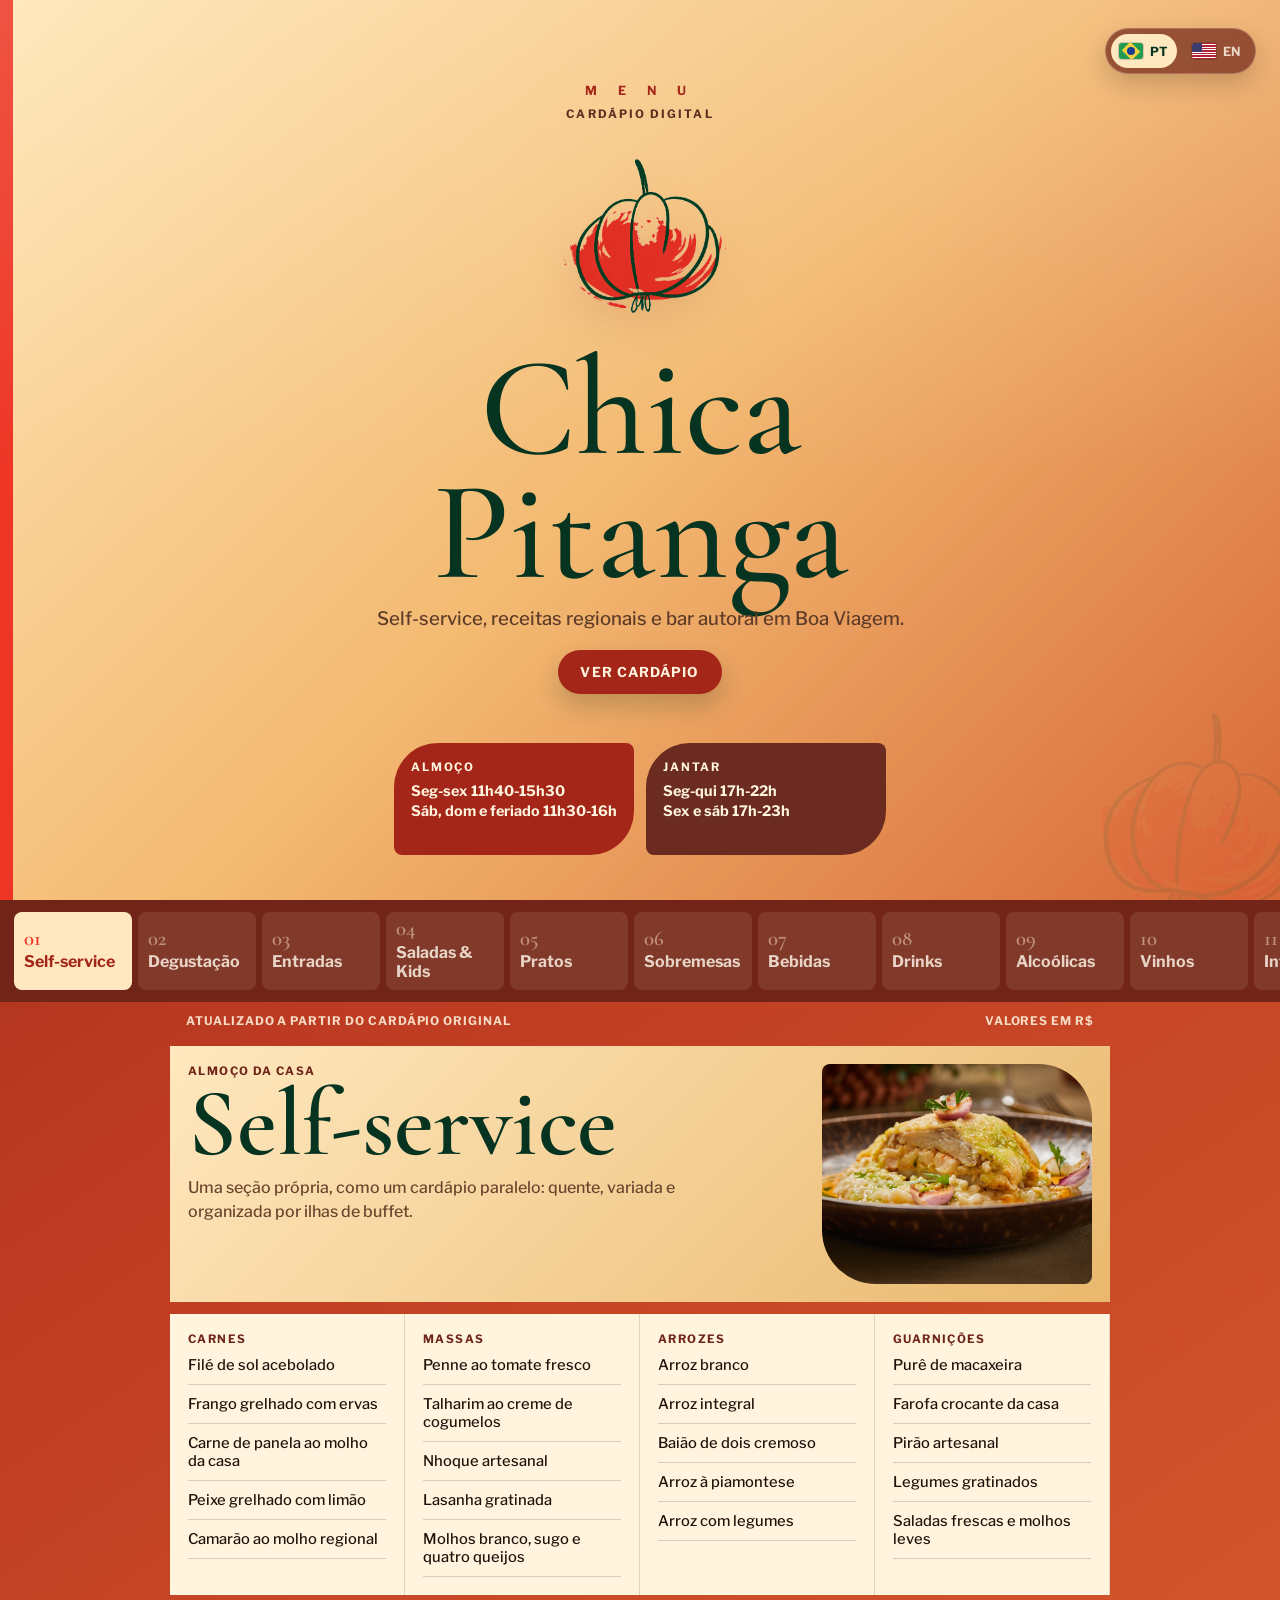
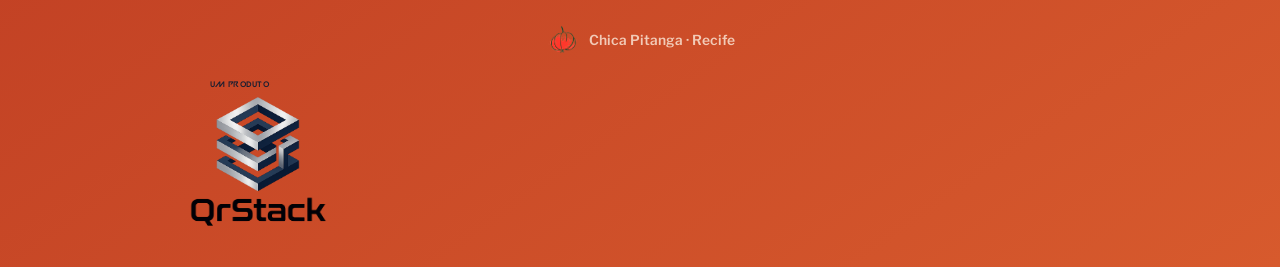
==== commit aa6b1657: "Adiciona selo QrStack ao cardapio" ====
--- a/index.html
+++ b/index.html
@@ -7,7 +7,7 @@
   <link rel="preconnect" href="https://fonts.googleapis.com">
   <link rel="preconnect" href="https://fonts.gstatic.com" crossorigin>
   <link href="https://fonts.googleapis.com/css2?family=Cormorant+Garamond:wght@400;500;600;700&family=Libre+Franklin:wght@400;500;600;700;800&display=swap" rel="stylesheet">
-  <link rel="stylesheet" href="styles.css">
+  <link rel="stylesheet" href="styles.css?v=qrstack-badge-1">
 </head>
 <body>
   <div class="ambient-marks" aria-hidden="true">
@@ -262,8 +262,16 @@
       <img src="assets/logo-clean.png" alt="Chica Pitanga">
       <span>Chica Pitanga · Recife</span>
     </footer>
+
+    <div class="product-badge" aria-label="Um produto QrStack">
+      <div class="qrstack-lockup">
+        <span class="product-copy">Um produto</span>
+        <img class="qrstack-mark" src="assets/qrstack-mark.png" alt="" aria-hidden="true">
+      </div>
+      <img class="qrstack-wordmark" src="assets/qrstack-wordmark.png" alt="QrStack">
+    </div>
   </main>
 
-  <script src="script.js"></script>
+  <script src="script.js?v=mobile-hero-2"></script>
 </body>
 </html>
--- a/styles.css
+++ b/styles.css
@@ -16,6 +16,16 @@
   --text: "Libre Franklin", system-ui, sans-serif;
 }
 
+@font-face {
+  font-family: "Valorant Bryan T";
+  src:
+    url("assets/fonts/valorant/Valorant%20Font.ttf") format("truetype"),
+    local("Valorant - Bryan T"),
+    local("Valorant Bryan T"),
+    local("Valorant");
+  font-display: swap;
+}
+
 * {
   box-sizing: border-box;
 }
@@ -27,10 +37,12 @@
 body {
   margin: 0;
   min-height: 100vh;
+  overflow-x: hidden;
   color: var(--ink);
   background: linear-gradient(145deg, #8f2418, var(--urucum) 45%, #d75a2d 100%);
   font-family: var(--text);
   text-rendering: optimizeLegibility;
+  -webkit-font-smoothing: antialiased;
 }
 
 body::before {
@@ -49,6 +61,11 @@
 
 button {
   font: inherit;
+}
+
+a,
+button {
+  -webkit-tap-highlight-color: transparent;
 }
 
 .ambient-marks {
@@ -347,6 +364,7 @@
   padding: 12px 14px;
   background: rgba(111, 36, 24, .96);
   backdrop-filter: blur(14px);
+  -webkit-overflow-scrolling: touch;
   scrollbar-width: none;
 }
 
@@ -504,6 +522,10 @@
   border-bottom: 1px solid rgba(111,36,24,.14);
 }
 
+.menu-item > div {
+  min-width: 0;
+}
+
 .menu-item:nth-child(3n + 2) {
   background: #ffe8c2;
 }
@@ -526,10 +548,11 @@
 .menu-item h3 {
   margin-top: 4px;
   color: var(--forest);
-  font-family: var(--display);
-  font-size: clamp(1.05rem, 2.4vw, 1.22rem);
+  font-family: var(--text);
+  font-size: clamp(1rem, 2.25vw, 1.12rem);
   font-weight: 700;
-  line-height: 1.15;
+  line-height: 1.28;
+  overflow-wrap: break-word;
 }
 
 .menu-item p {
@@ -538,48 +561,38 @@
   font-size: .92rem;
   font-weight: 500;
   line-height: 1.45;
-}
-
-.menu-item strong {
+  overflow-wrap: break-word;
+}
+
+.menu-item strong,
+.price-grid strong {
   position: relative;
   isolation: isolate;
-  display: inline-grid;
-  min-width: 76px;
-  min-height: 68px;
-  place-items: center;
-  padding: 8px;
+  display: inline-flex;
+  align-items: center;
+  justify-content: center;
+  gap: .16em;
   border-radius: 0;
   color: var(--cream);
-  background: transparent;
-  font-size: .9rem;
+  background: url("assets/price-pitanga.png?v=clean") center / contain no-repeat;
   font-weight: 700;
+  line-height: 1;
   white-space: nowrap;
 }
 
-.menu-item strong::before {
-  content: "";
-  position: absolute;
-  inset: -10px -8px -7px;
-  z-index: -1;
-  background:
-    radial-gradient(ellipse 32% 58% at 28% 60%, var(--pitanga) 98%, transparent 100%),
-    radial-gradient(ellipse 34% 66% at 50% 50%, var(--pitanga) 98%, transparent 100%),
-    radial-gradient(ellipse 32% 58% at 72% 60%, var(--pitanga) 98%, transparent 100%),
-    radial-gradient(ellipse 60% 19% at 50% 83%, var(--pitanga) 98%, transparent 100%);
-  transform: rotate(-3deg);
-}
-
-.menu-item strong::after {
-  content: "";
-  position: absolute;
-  top: -13px;
-  left: 50%;
-  z-index: -1;
-  width: 12px;
-  height: 27px;
-  border-radius: 999px 999px 8px 8px;
-  background: var(--pitanga);
-  transform: translateX(-50%) rotate(-14deg);
+.menu-item strong::before,
+.price-grid strong::before {
+  content: "R$";
+  font-size: .68em;
+  font-weight: 800;
+  letter-spacing: .02em;
+}
+
+.menu-item strong {
+  width: 92px;
+  min-height: 82px;
+  padding: 12px 10px 6px;
+  font-size: .84rem;
 }
 
 .price-grid,
@@ -610,52 +623,24 @@
 .info-cards p,
 .wine-stack h3 {
   color: var(--forest);
-  font-family: var(--display);
-  font-size: 1rem;
-  font-weight: 700;
-  line-height: 1.2;
-}
-
-.price-grid strong {
-  position: relative;
-  isolation: isolate;
-  display: inline-grid;
-  place-items: center;
-  min-width: 74px;
-  min-height: 68px;
-  padding: 10px;
-  margin-top: 10px;
-  color: var(--cream);
   font-family: var(--text);
   font-size: 1rem;
   font-weight: 700;
-  line-height: 1;
-}
-
-.price-grid strong::before {
-  content: "";
-  position: absolute;
-  inset: -10px -8px -7px;
-  z-index: -1;
-  background:
-    radial-gradient(ellipse 32% 58% at 28% 60%, var(--pitanga) 98%, transparent 100%),
-    radial-gradient(ellipse 34% 66% at 50% 50%, var(--pitanga) 98%, transparent 100%),
-    radial-gradient(ellipse 32% 58% at 72% 60%, var(--pitanga) 98%, transparent 100%),
-    radial-gradient(ellipse 60% 19% at 50% 83%, var(--pitanga) 98%, transparent 100%);
-  transform: rotate(-3deg);
-}
-
-.price-grid strong::after {
-  content: "";
-  position: absolute;
-  top: -13px;
-  left: 50%;
-  z-index: -1;
-  width: 12px;
-  height: 27px;
-  border-radius: 999px 999px 8px 8px;
-  background: var(--pitanga);
-  transform: translateX(-50%) rotate(-14deg);
+  line-height: 1.32;
+}
+
+.price-grid strong {
+  width: 90px;
+  min-height: 80px;
+  padding: 12px 9px 6px;
+  margin-top: 10px;
+  font-family: var(--text);
+  font-size: .84rem;
+}
+
+.price-grid.dense strong {
+  width: 98px;
+  font-size: .68rem;
 }
 
 .price-grid span,
@@ -707,7 +692,62 @@
   filter: brightness(1.2);
 }
 
+.product-badge {
+  width: fit-content;
+  max-width: calc(100vw - 32px);
+  margin: 20px 0 0;
+  display: flex;
+  flex-direction: column;
+  align-items: center;
+  gap: 4px;
+  padding: 0;
+  color: rgba(7, 26, 50, .9);
+  background: transparent;
+  border: 0;
+  border-radius: 0;
+  box-shadow: none;
+}
+
+.qrstack-lockup {
+  position: relative;
+  width: 96px;
+  padding-top: 12px;
+}
+
+.product-copy {
+  position: absolute;
+  top: 0;
+  left: 0;
+  font-family: "Valorant Bryan T", "Valorant - Bryan T", "Libre Franklin", system-ui, sans-serif;
+  font-size: .48rem;
+  font-weight: 400;
+  letter-spacing: .04em;
+  text-transform: uppercase;
+  white-space: nowrap;
+}
+
+.qrstack-mark {
+  width: 96px;
+  height: 98px;
+  object-fit: contain;
+  border-radius: 0;
+  box-shadow: none;
+}
+
+.qrstack-wordmark {
+  width: 148px;
+  height: 34px;
+  object-fit: cover;
+  object-position: center;
+  border-radius: 0;
+  filter: brightness(.64) contrast(1.38);
+}
+
 @media (max-width: 820px) {
+  .menu-shell {
+    padding-inline: 12px;
+  }
+
   .cover-brand,
   .section-hero,
   .buffet-board,
@@ -717,6 +757,11 @@
     grid-template-columns: 1fr;
   }
 
+  .cover {
+    min-height: auto;
+    padding: 78px max(18px, calc((100vw - 940px) / 2 + 24px)) 30px;
+  }
+
   .logo {
     width: 124px;
   }
@@ -727,6 +772,44 @@
 
   .section-hero img {
     height: 190px;
+  }
+
+  .section-head,
+  .section-hero,
+  .buffet-board,
+  .menu-list,
+  .price-grid,
+  .info-cards,
+  .wine-stack {
+    margin-inline: -12px;
+  }
+
+  .tab-dock {
+    grid-template-columns: repeat(11, minmax(104px, 1fr));
+    gap: 5px;
+    padding: 10px 12px;
+  }
+
+  .tab {
+    min-height: 56px;
+    padding: 8px 9px;
+    font-size: .78rem;
+  }
+
+  .price-grid article {
+    display: grid;
+    grid-template-columns: minmax(0, 1fr) auto;
+    gap: 6px 12px;
+    align-items: start;
+  }
+
+  .price-grid span {
+    grid-column: 1 / -1;
+  }
+
+  .price-grid strong {
+    justify-self: end;
+    margin-top: 0;
   }
 }
 
@@ -735,46 +818,393 @@
     padding-inline: 10px;
   }
 
+  .ambient-mark {
+    width: clamp(96px, 32vw, 145px);
+    opacity: .05;
+  }
+
   .cover {
-    padding: 76px 18px 26px;
+    min-height: 100svh;
+    align-content: center;
+    padding: 54px 16px 20px;
+  }
+
+  .cover::after {
+    right: -68px;
+    bottom: -58px;
+    width: 210px;
+    height: 210px;
+    opacity: .08;
+  }
+
+  .menu-word {
+    font-size: .68rem;
+    letter-spacing: .48em;
+  }
+
+  .kicker {
+    margin-top: 7px;
+    font-size: .68rem;
+    letter-spacing: .14em;
+  }
+
+  .logo {
+    width: 154px;
+    margin-top: 14px;
   }
 
   h1 {
-    font-size: clamp(4rem, 20vw, 6rem);
+    max-width: 100%;
+    font-size: clamp(3.18rem, 13.8vw, 3.68rem);
+    line-height: .9;
+  }
+
+  .cover-brand p {
+    max-width: 345px;
+    margin-top: 10px;
+    font-size: 1.1rem;
+    line-height: 1.34;
+  }
+
+  .cover-cta {
+    min-height: 42px;
+    margin-top: 16px;
+    padding-inline: 18px;
+    font-size: .74rem;
   }
 
   .language-switch {
-    top: 22px;
-    right: 18px;
+    position: absolute;
+    top: 14px;
+    right: 14px;
+    gap: 5px;
+    padding: 4px;
+  }
+
+  .language-pill {
+    min-height: 31px;
+    padding-inline: 7px;
+    font-size: .7rem;
+  }
+
+  .language-pill > span:not(.flag) {
+    display: none;
+  }
+
+  .flag {
+    width: 22px;
+    height: 15px;
+  }
+
+  .cover-balloons {
+    gap: 5px;
+    max-width: 330px;
+    margin-top: 12px;
+  }
+
+  .balloon {
+    min-height: 0;
+    padding: 6px 9px;
+    border: 1px solid rgba(111, 36, 24, .18);
+    border-radius: 7px;
+    color: #5b2d1f;
+    background: rgba(255, 244, 222, .24);
+    box-shadow: none;
+  }
+
+  .balloon.clay,
+  .balloon.leaf {
+    background: rgba(255, 244, 222, .24);
+  }
+
+  .balloon span {
+    margin-bottom: 3px;
+    color: var(--clay-dark);
+    font-size: .56rem;
+    letter-spacing: .1em;
+  }
+
+  .balloon strong {
+    color: #5b2d1f;
+    font-size: .62rem;
+    font-weight: 600;
+    line-height: 1.24;
   }
 
   .tab-dock {
+    grid-auto-flow: column;
+    grid-auto-columns: minmax(88px, 96px);
+    grid-template-columns: none;
+    gap: 5px;
     margin-inline: calc(50% - 50vw);
-    padding-inline: 10px;
-    grid-template-columns: repeat(11, minmax(104px, 1fr));
+    padding: 8px 10px;
+    scroll-padding-inline: 10px;
+    scroll-snap-type: x proximity;
+  }
+
+  .tab {
+    min-height: 50px;
+    padding: 7px 8px;
+    border-radius: 7px;
+    font-size: .71rem;
+    scroll-snap-align: start;
+  }
+
+  .tab span {
+    margin-bottom: 4px;
+    font-size: 1rem;
+  }
+
+  .menu-status {
+    display: grid;
+    grid-template-columns: 1fr;
+    gap: 5px;
+    padding: 10px 2px 12px;
+    font-size: .62rem;
+    letter-spacing: .05em;
+  }
+
+  .section-head {
+    padding: 22px 14px 18px;
+  }
+
+  .section-head::before {
+    width: 7px;
+  }
+
+  .section-head,
+  .section-hero,
+  .buffet-board,
+  .menu-list,
+  .price-grid,
+  .info-cards,
+  .wine-stack {
+    margin-inline: -10px;
+  }
+
+  .section-head h2,
+  .section-hero h2 {
+    font-size: clamp(2.45rem, 12vw, 3.45rem);
+    line-height: .92;
+    overflow-wrap: break-word;
+  }
+
+  .section-hero {
+    gap: 12px;
+    padding: 14px;
+  }
+
+  .section-hero p {
+    font-size: .88rem;
+    line-height: 1.42;
+  }
+
+  .section-hero img {
+    height: 166px;
+    border-radius: 7px 34px 7px 34px;
+  }
+
+  .buffet-board article,
+  .price-grid article,
+  .info-cards article,
+  .wine-stack article {
+    min-height: 0;
+    padding: 14px 12px;
+  }
+
+  .buffet-board p {
+    padding: 8px 0;
+    font-size: .86rem;
+  }
+
+  .menu-list {
+    margin-top: 10px;
   }
 
   .menu-item.with-photo {
-    grid-template-columns: 86px minmax(0, 1fr);
+    grid-template-columns: 84px minmax(0, 1fr);
+    grid-template-areas:
+      "photo content"
+      "price price";
+    align-items: start;
+  }
+
+  .menu-item.with-photo > div {
+    grid-area: content;
   }
 
   .menu-item.with-photo strong {
-    grid-column: 2;
+    grid-area: price;
+    justify-self: start;
+    margin-top: 6px;
   }
 
   .menu-item img {
-    width: 86px;
+    grid-area: photo;
+    width: 84px;
     height: 100%;
+    min-height: 104px;
+    border-radius: 7px 26px 7px 26px;
+  }
+
+  .menu-item {
+    grid-template-columns: minmax(0, 1fr);
+    gap: 8px;
+    min-height: 0;
+    padding: 15px 12px 13px;
+  }
+
+  .menu-item:not(.with-photo) strong {
+    grid-column: 1;
+    grid-row: auto;
+    align-self: auto;
+    justify-self: start;
+    margin-top: 2px;
+  }
+
+  .menu-item h3 {
+    margin-top: 3px;
+    font-size: .95rem;
+    line-height: 1.28;
+  }
+
+  .menu-item p {
+    margin-top: 8px;
+    padding-top: 8px;
+    border-top: 1px solid rgba(111, 36, 24, .12);
+    font-size: .84rem;
+    line-height: 1.42;
+    padding-right: 0;
+  }
+
+  .menu-item strong {
+    width: 106px;
+    min-height: 88px;
+    padding: 9px 11px 5px;
+    font-size: .74rem;
+  }
+
+  .price-grid h3,
+  .info-cards p,
+  .wine-stack h3 {
+    font-size: .92rem;
+  }
+
+  .price-grid strong {
+    width: 106px;
+    min-height: 88px;
+    padding: 9px 11px 5px;
+    font-size: .74rem;
+  }
+
+  .price-grid.dense strong {
+    width: 98px;
+    font-size: .62rem;
+  }
+
+  .price-grid span,
+  .wine-stack p {
+    font-size: .8rem;
+  }
+
+  .wine-stack {
+    gap: 8px;
+  }
+
+  .wine-stack article {
+    border-left-width: 6px;
+  }
+
+  .menu-footer {
+    padding-top: 22px;
+    font-size: .78rem;
+  }
+
+  .product-badge {
+    max-width: calc(100vw - 20px);
+    margin-left: 0;
+    gap: 3px;
+  }
+
+  .qrstack-lockup {
+    width: 80px;
+    padding-top: 10px;
+  }
+
+  .product-copy {
+    font-size: .42rem;
+  }
+
+  .qrstack-mark {
+    width: 80px;
+    height: 82px;
+  }
+
+  .qrstack-wordmark {
+    width: 126px;
+    height: 30px;
+  }
+}
+
+@media (max-width: 380px) {
+  .cover {
+    padding-inline: 14px;
+  }
+
+  .logo {
+    width: 140px;
+  }
+
+  h1 {
+    font-size: clamp(2.86rem, 12.4vw, 3.18rem);
+  }
+
+  .cover-brand p {
+    max-width: 310px;
+    font-size: 1rem;
+  }
+
+  .tab-dock {
+    grid-auto-columns: minmax(82px, 90px);
+  }
+
+  .tab {
+    font-size: .66rem;
+  }
+
+  .menu-item.with-photo {
+    grid-template-columns: 76px minmax(0, 1fr);
+  }
+
+  .menu-item img {
+    width: 76px;
     min-height: 100px;
   }
 
-  .menu-item {
-    grid-template-columns: 1fr;
-  }
-
   .menu-item strong {
-    min-width: 0;
-    width: 72px;
-    min-height: 62px;
-  }
-}
+    width: 98px;
+    min-height: 82px;
+    font-size: .68rem;
+  }
+
+  .price-grid strong {
+    width: 98px;
+    min-height: 82px;
+    font-size: .68rem;
+  }
+
+  .price-grid.dense strong {
+    width: 92px;
+    font-size: .58rem;
+  }
+}
+
+@media (prefers-reduced-motion: reduce) {
+  html {
+    scroll-behavior: auto;
+  }
+
+  .panel {
+    animation: none;
+  }
+}
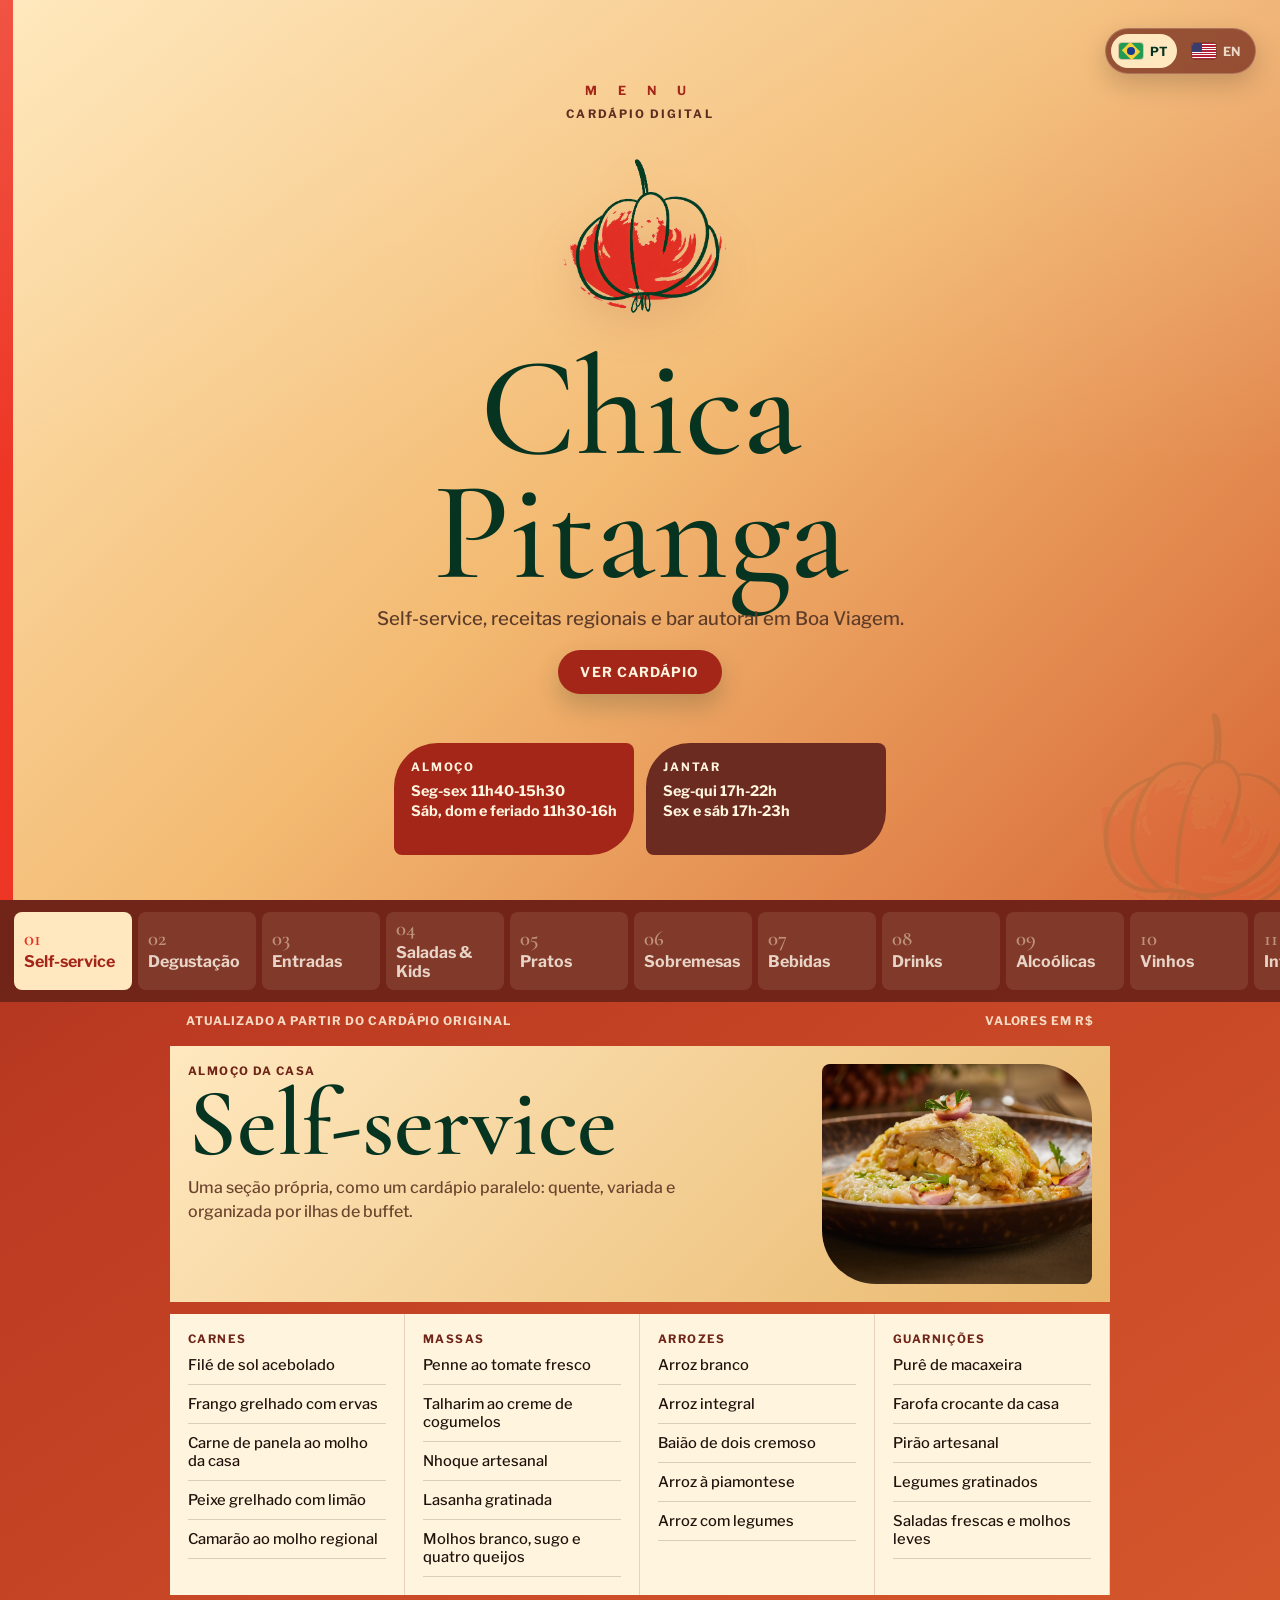
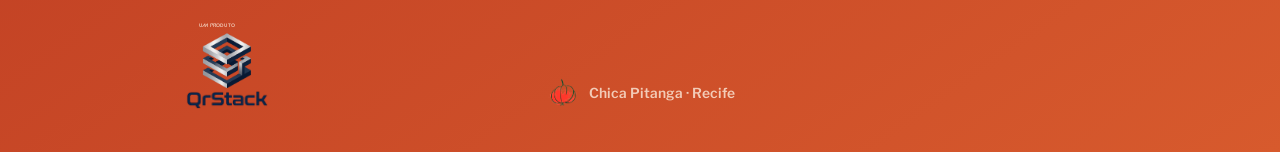
==== commit 9aa6d945: "Alinha selo QrStack ao rodape" ====
--- a/index.html
+++ b/index.html
@@ -7,7 +7,7 @@
   <link rel="preconnect" href="https://fonts.googleapis.com">
   <link rel="preconnect" href="https://fonts.gstatic.com" crossorigin>
   <link href="https://fonts.googleapis.com/css2?family=Cormorant+Garamond:wght@400;500;600;700&family=Libre+Franklin:wght@400;500;600;700;800&display=swap" rel="stylesheet">
-  <link rel="stylesheet" href="styles.css?v=qrstack-badge-1">
+  <link rel="stylesheet" href="styles.css?v=qrstack-badge-2">
 </head>
 <body>
   <div class="ambient-marks" aria-hidden="true">
@@ -259,17 +259,18 @@
     </div>
 
     <footer class="menu-footer">
-      <img src="assets/logo-clean.png" alt="Chica Pitanga">
-      <span>Chica Pitanga · Recife</span>
+      <div class="product-badge" aria-label="Um produto QrStack">
+        <div class="qrstack-lockup">
+          <span class="product-copy">Um produto</span>
+          <img class="qrstack-mark" src="assets/qrstack-mark.png" alt="" aria-hidden="true">
+        </div>
+        <img class="qrstack-wordmark" src="assets/qrstack-wordmark.png" alt="QrStack">
+      </div>
+      <div class="footer-brand">
+        <img src="assets/logo-clean.png" alt="Chica Pitanga">
+        <span>Chica Pitanga &middot; Recife</span>
+      </div>
     </footer>
-
-    <div class="product-badge" aria-label="Um produto QrStack">
-      <div class="qrstack-lockup">
-        <span class="product-copy">Um produto</span>
-        <img class="qrstack-mark" src="assets/qrstack-mark.png" alt="" aria-hidden="true">
-      </div>
-      <img class="qrstack-wordmark" src="assets/qrstack-wordmark.png" alt="QrStack">
-    </div>
   </main>
 
   <script src="script.js?v=mobile-hero-2"></script>
--- a/styles.css
+++ b/styles.css
@@ -675,17 +675,26 @@
 }
 
 .menu-footer {
-  display: flex;
-  align-items: center;
-  justify-content: center;
-  gap: 10px;
+  display: grid;
+  grid-template-columns: minmax(0, 1fr) auto minmax(0, 1fr);
+  align-items: end;
+  gap: 16px;
   padding: 28px 0 4px;
   color: rgba(255, 247, 233, .74);
   font-size: .86rem;
   font-weight: 600;
 }
 
-.menu-footer img {
+.footer-brand {
+  grid-column: 2;
+  display: inline-flex;
+  align-items: center;
+  justify-content: center;
+  gap: 10px;
+  min-width: 0;
+}
+
+.footer-brand img {
   width: 34px;
   height: 34px;
   object-fit: contain;
@@ -693,15 +702,18 @@
 }
 
 .product-badge {
+  grid-column: 1;
+  justify-self: start;
+  align-self: end;
   width: fit-content;
-  max-width: calc(100vw - 32px);
-  margin: 20px 0 0;
+  max-width: 100%;
+  margin: 0;
   display: flex;
   flex-direction: column;
   align-items: center;
-  gap: 4px;
+  gap: 1px;
   padding: 0;
-  color: rgba(7, 26, 50, .9);
+  color: rgba(255, 247, 233, .74);
   background: transparent;
   border: 0;
   border-radius: 0;
@@ -710,8 +722,8 @@
 
 .qrstack-lockup {
   position: relative;
-  width: 96px;
-  padding-top: 12px;
+  width: 56px;
+  padding-top: 8px;
 }
 
 .product-copy {
@@ -719,7 +731,7 @@
   top: 0;
   left: 0;
   font-family: "Valorant Bryan T", "Valorant - Bryan T", "Libre Franklin", system-ui, sans-serif;
-  font-size: .48rem;
+  font-size: .3rem;
   font-weight: 400;
   letter-spacing: .04em;
   text-transform: uppercase;
@@ -727,20 +739,20 @@
 }
 
 .qrstack-mark {
-  width: 96px;
-  height: 98px;
+  width: 56px;
+  height: 58px;
   object-fit: contain;
   border-radius: 0;
   box-shadow: none;
 }
 
 .qrstack-wordmark {
-  width: 148px;
-  height: 34px;
+  width: 86px;
+  height: 20px;
   object-fit: cover;
   object-position: center;
   border-radius: 0;
-  filter: brightness(.64) contrast(1.38);
+  filter: brightness(1.25) contrast(1.08);
 }
 
 @media (max-width: 820px) {
@@ -1121,28 +1133,37 @@
   }
 
   .product-badge {
-    max-width: calc(100vw - 20px);
-    margin-left: 0;
-    gap: 3px;
+    max-width: 100%;
+    gap: 1px;
+  }
+
+  .menu-footer {
+    grid-template-columns: 82px minmax(0, 1fr);
+  }
+
+  .footer-brand {
+    grid-column: 2;
+    justify-self: center;
+    flex-wrap: wrap;
   }
 
   .qrstack-lockup {
-    width: 80px;
-    padding-top: 10px;
+    width: 48px;
+    padding-top: 7px;
   }
 
   .product-copy {
-    font-size: .42rem;
+    font-size: .26rem;
   }
 
   .qrstack-mark {
-    width: 80px;
-    height: 82px;
+    width: 48px;
+    height: 50px;
   }
 
   .qrstack-wordmark {
-    width: 126px;
-    height: 30px;
+    width: 74px;
+    height: 18px;
   }
 }
 
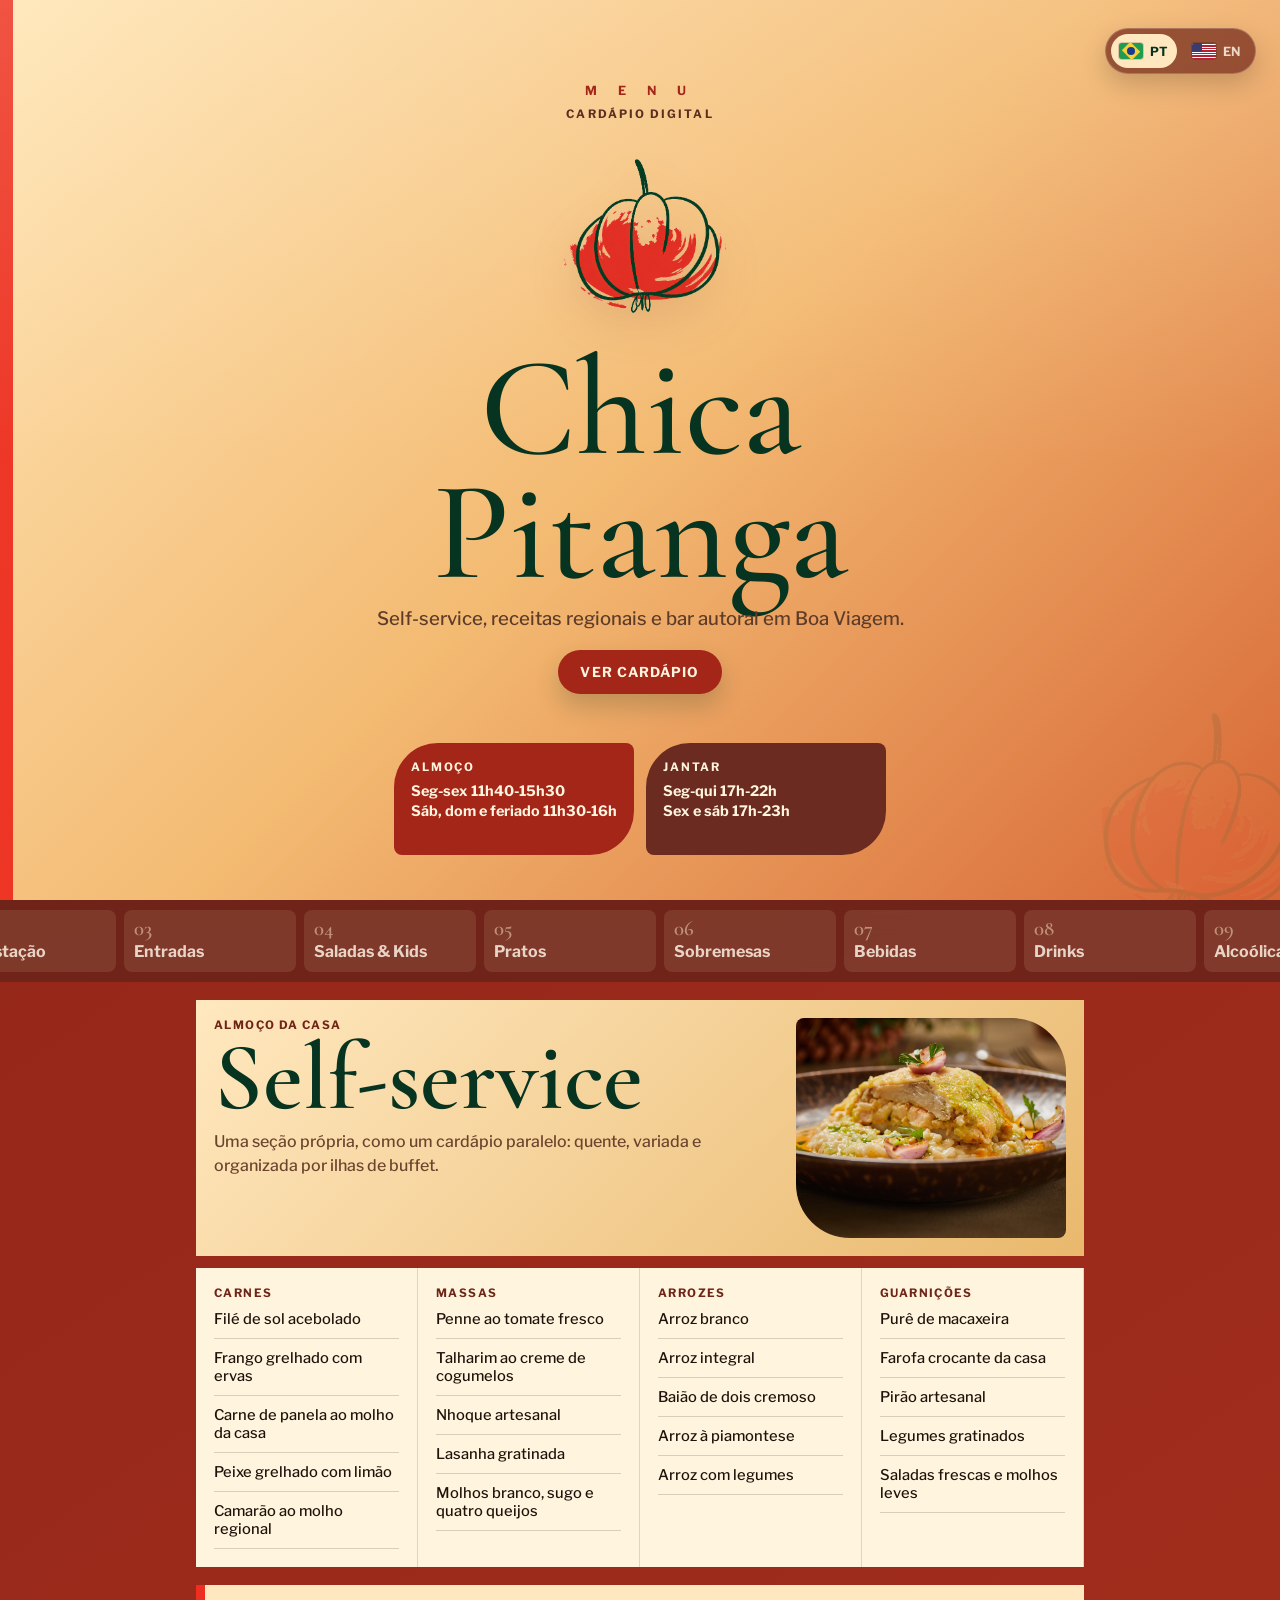
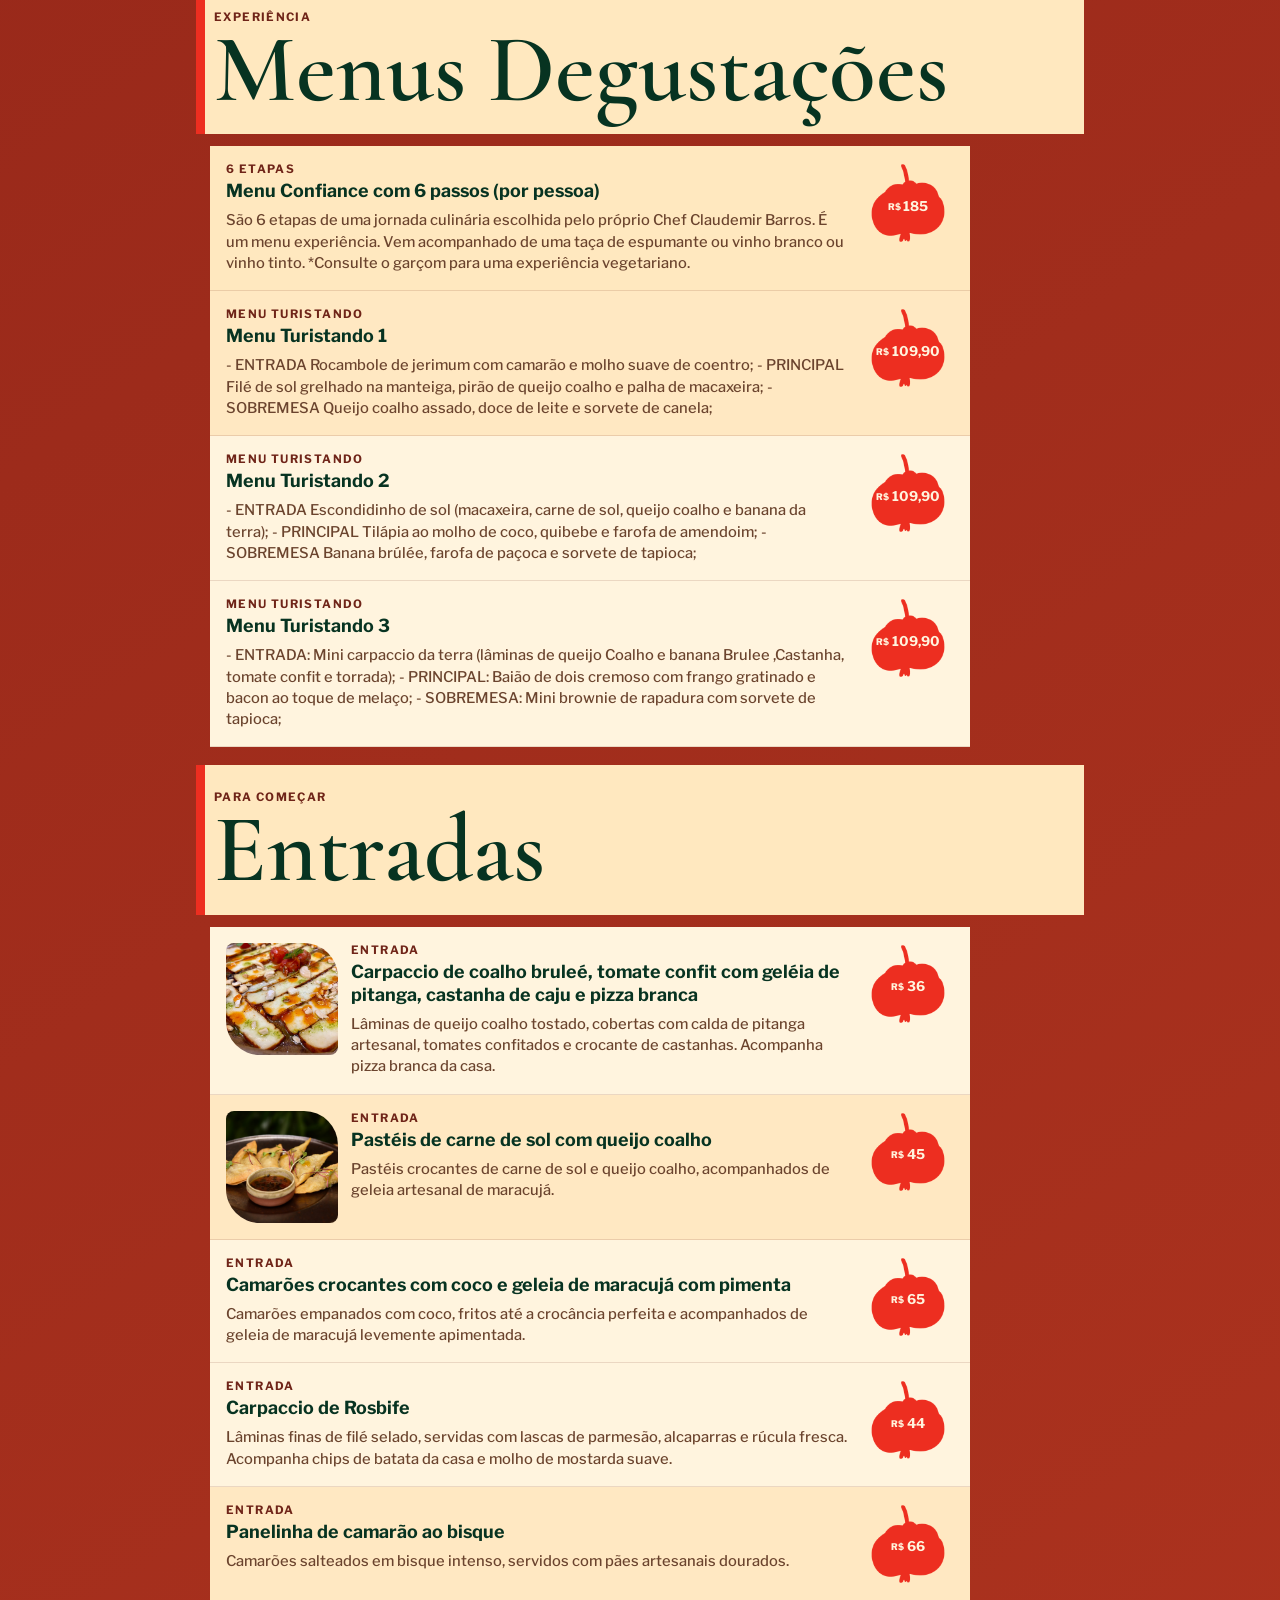
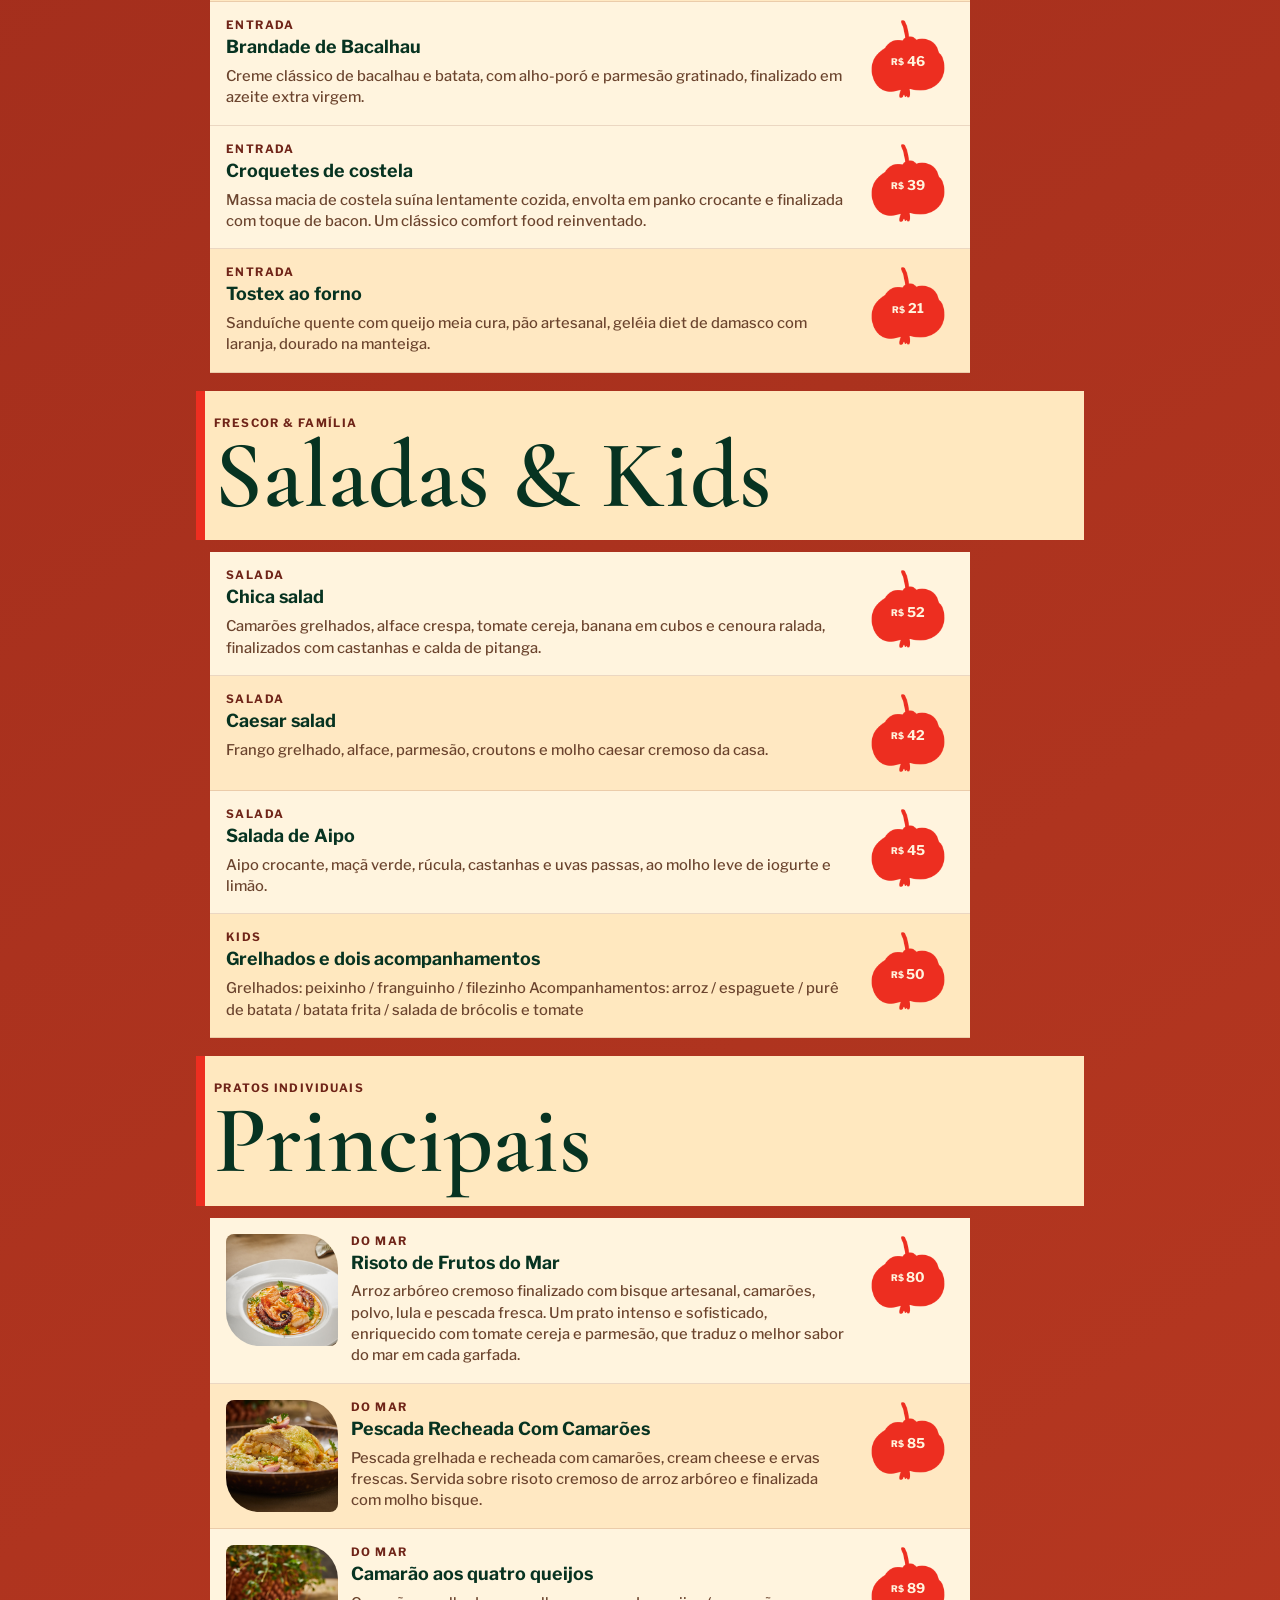
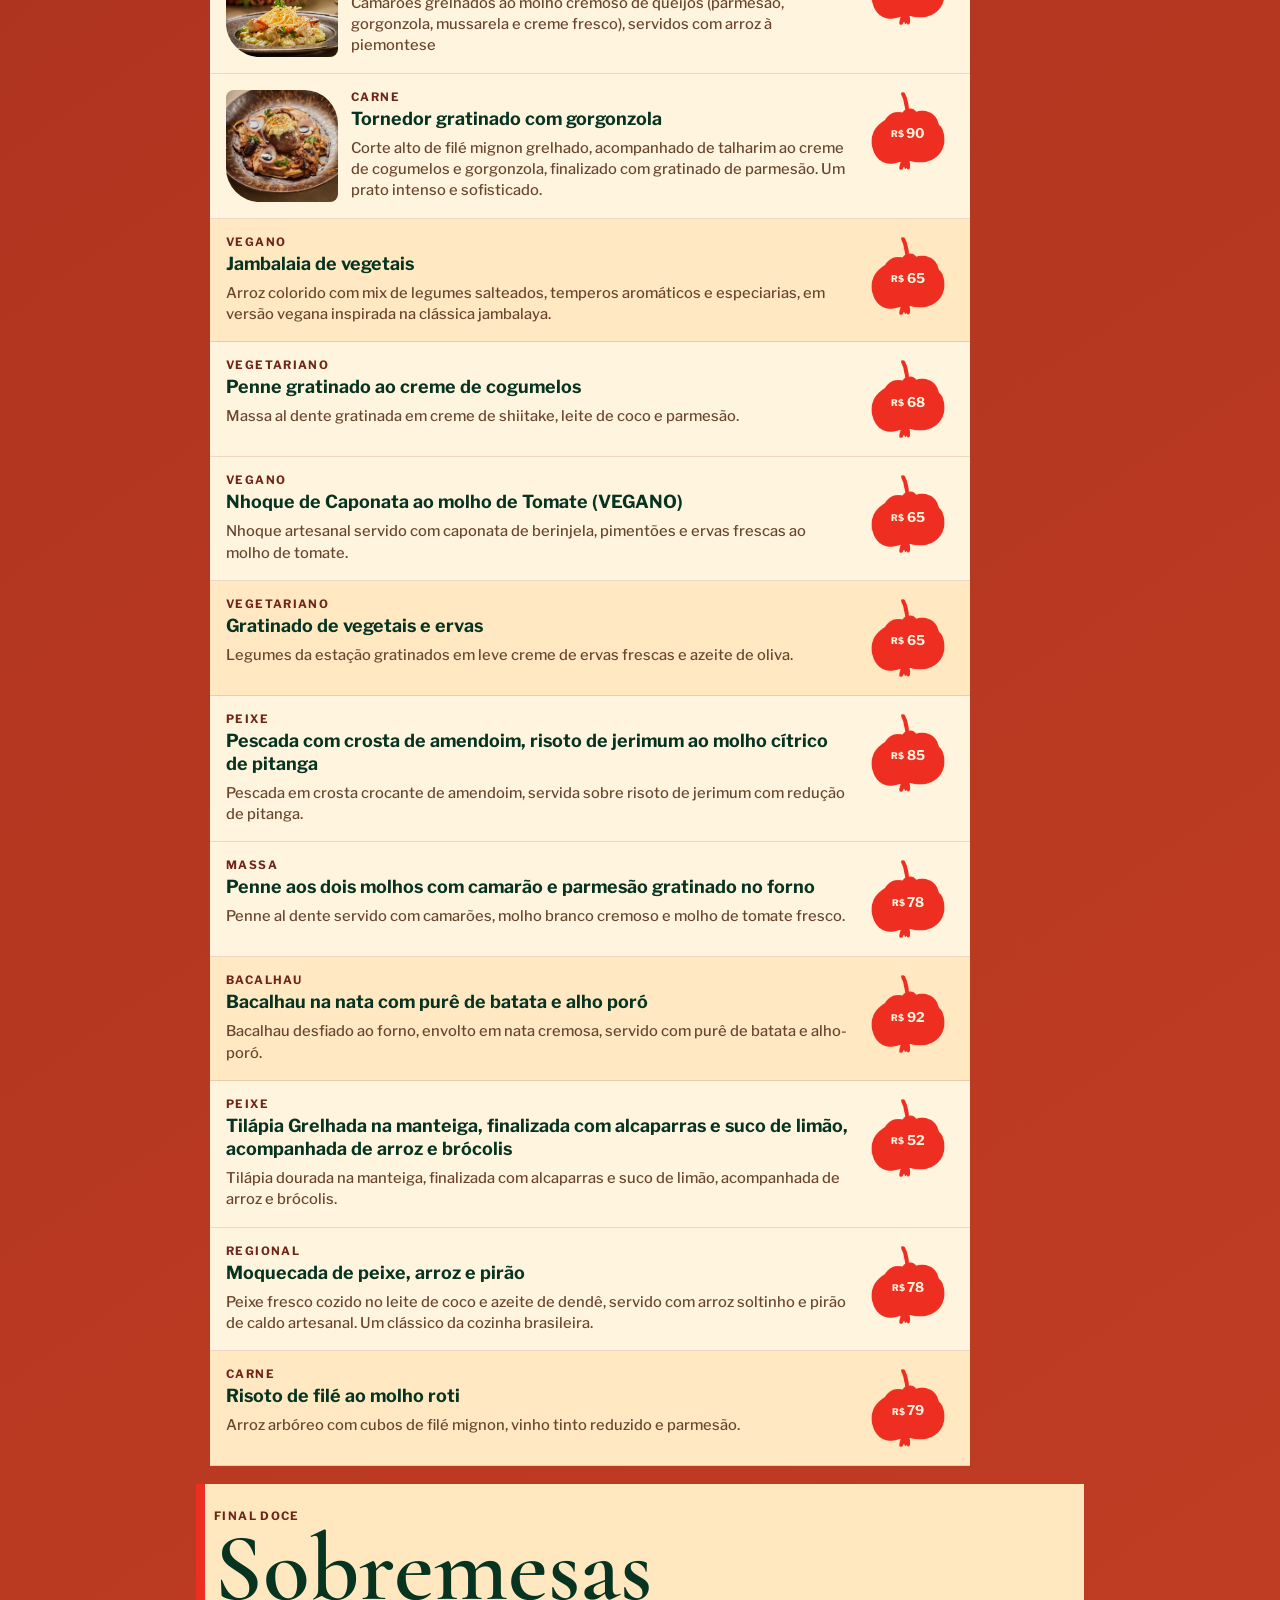
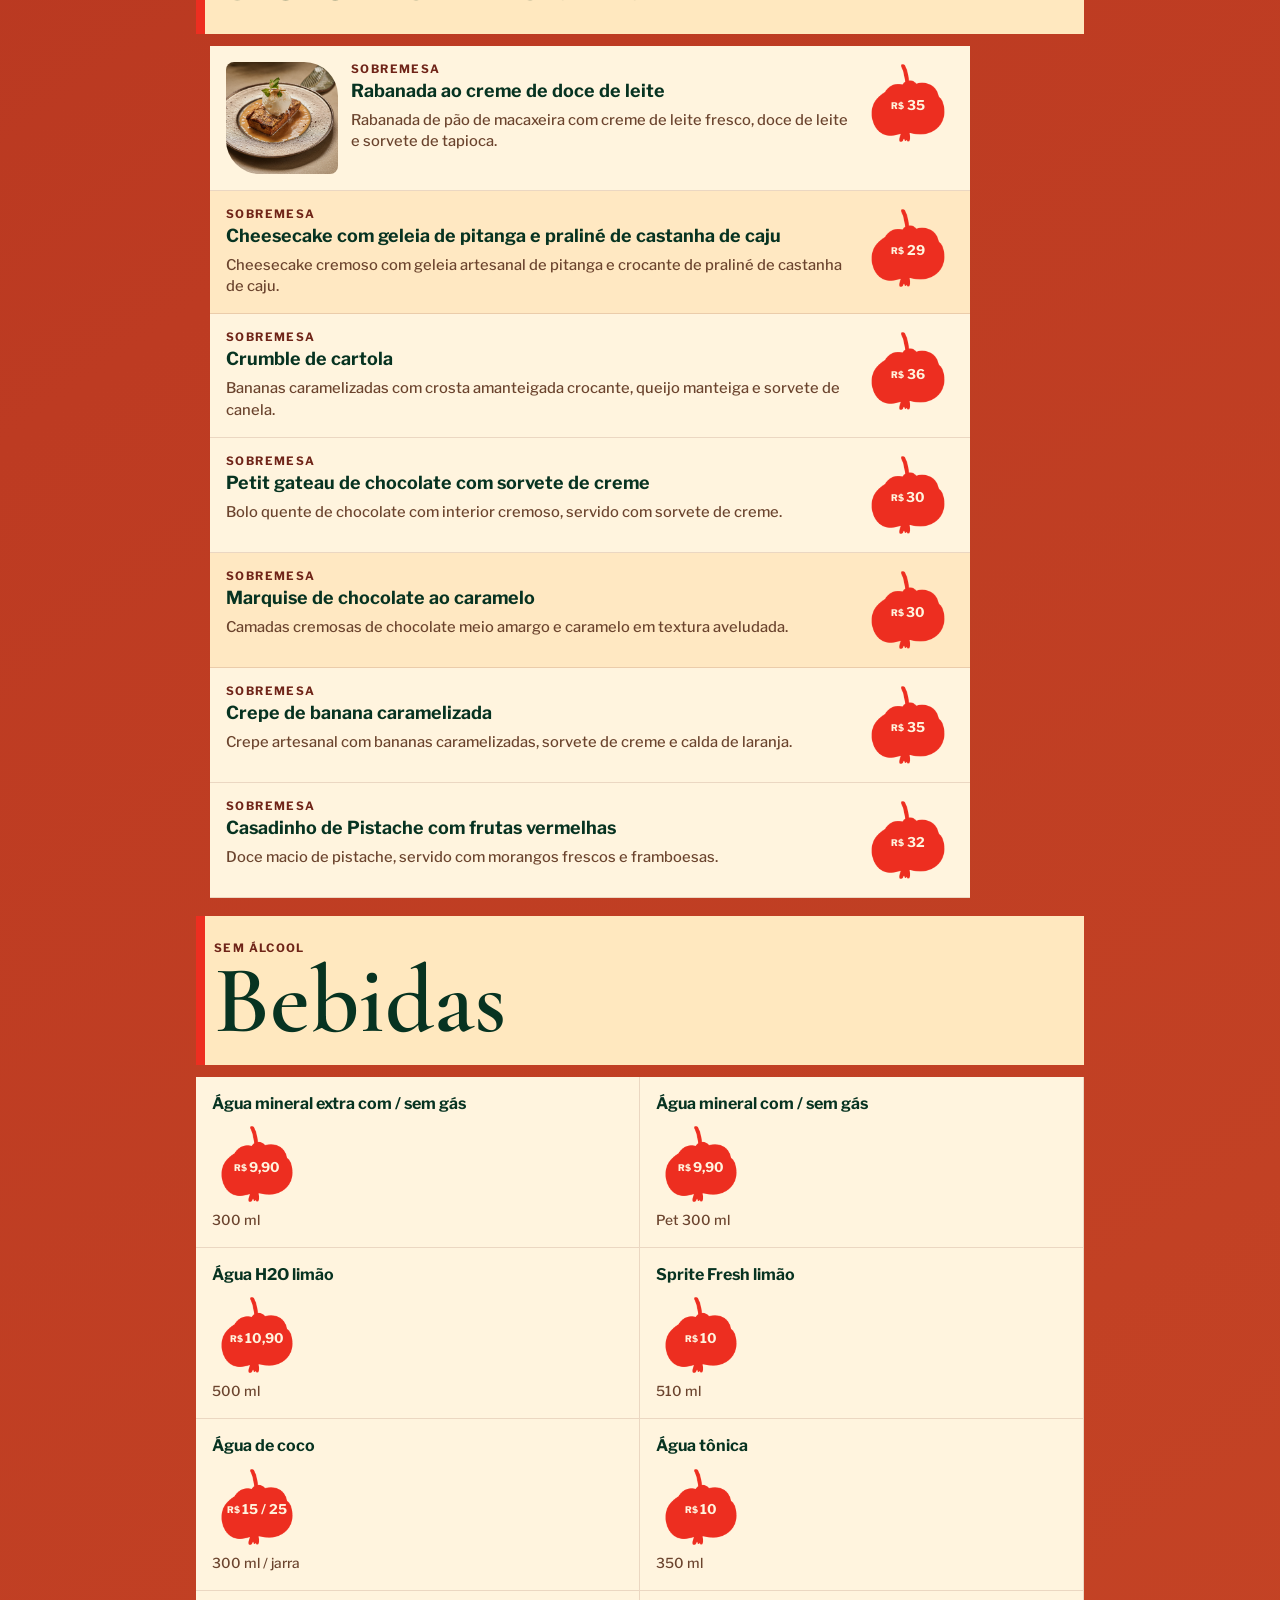
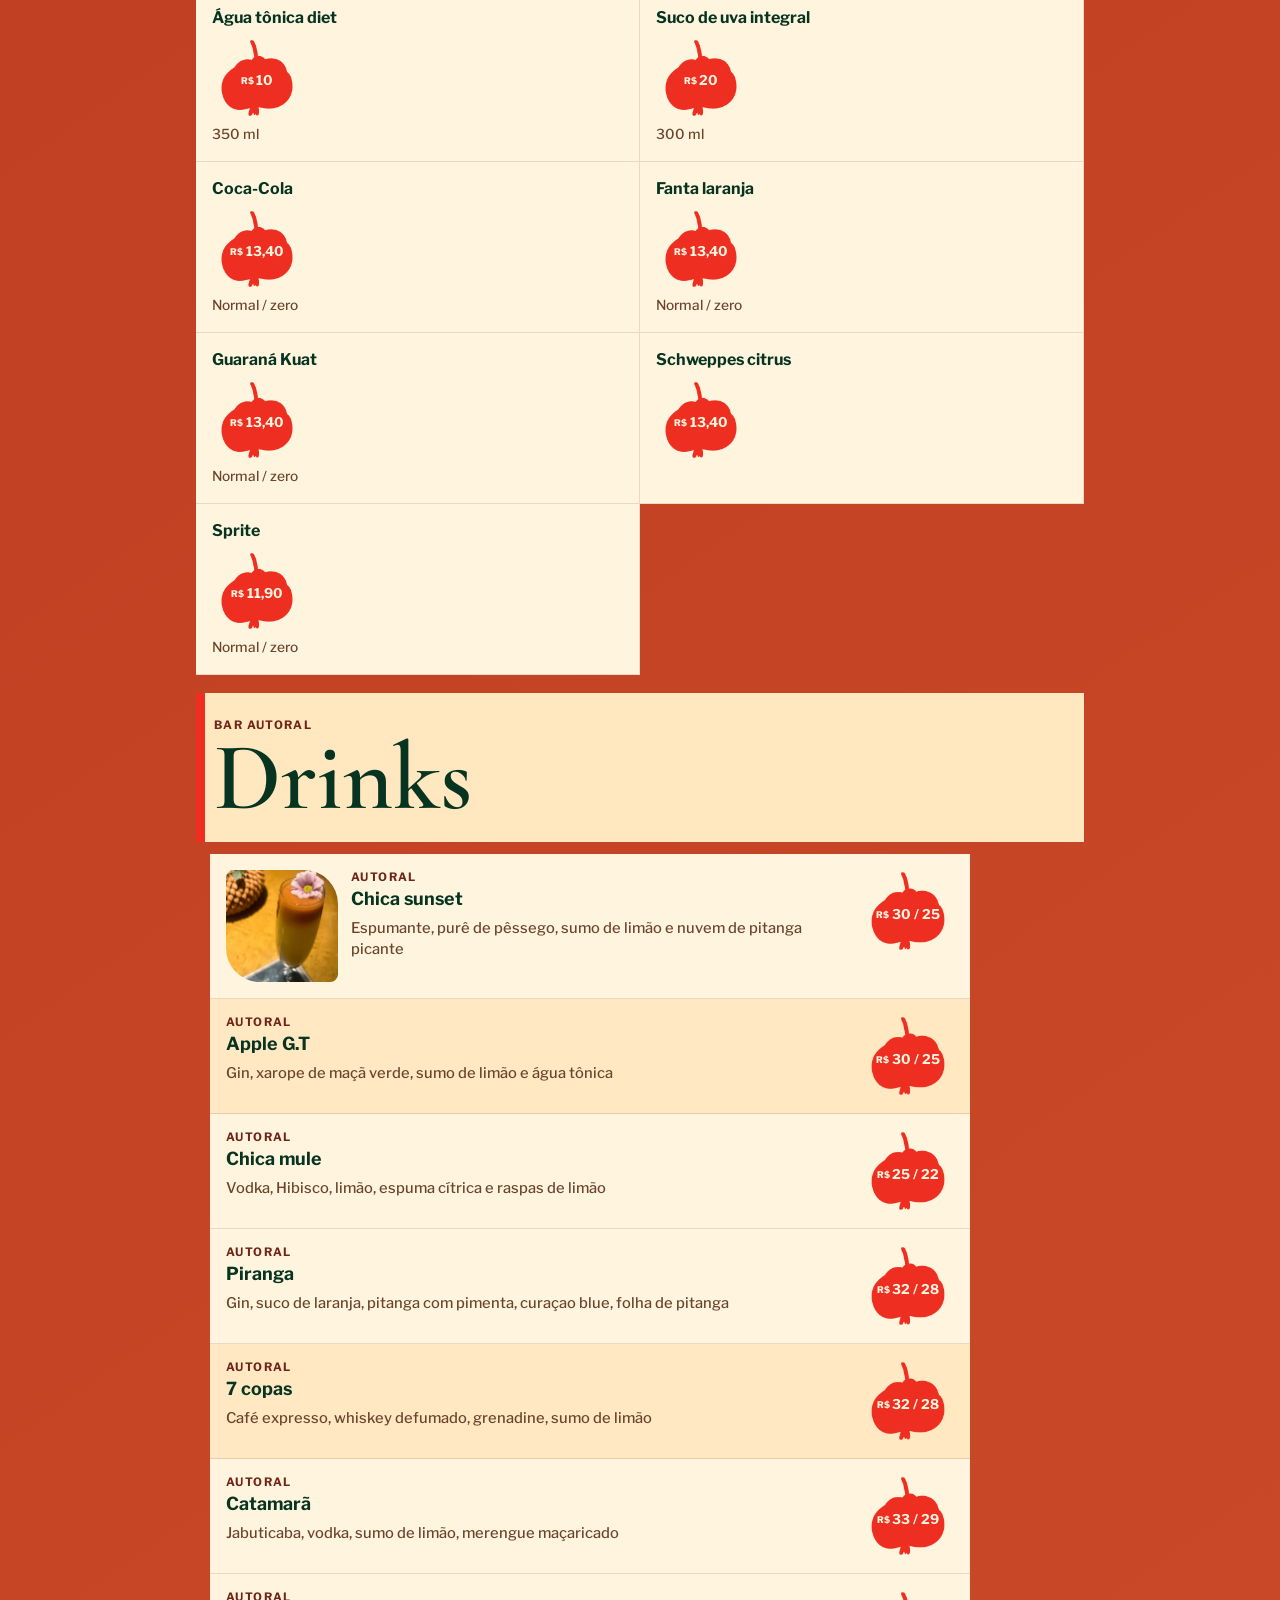
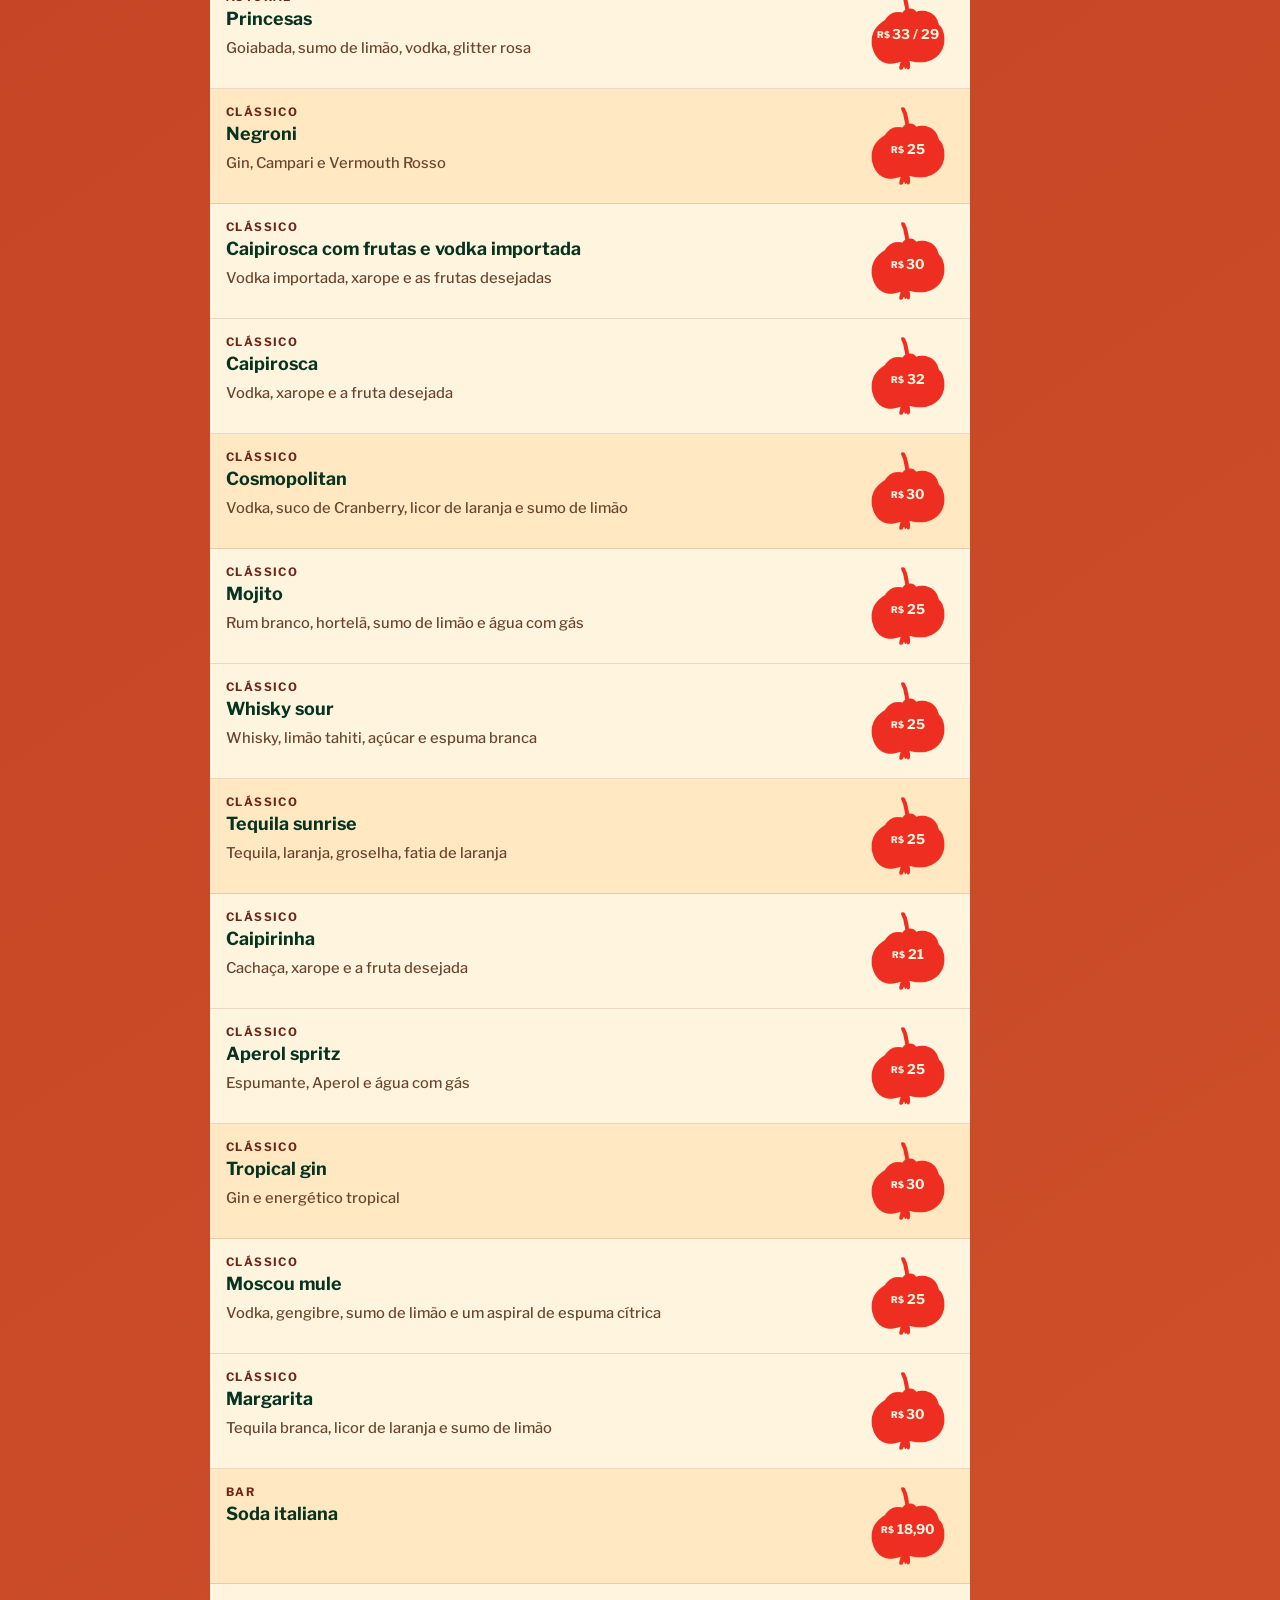
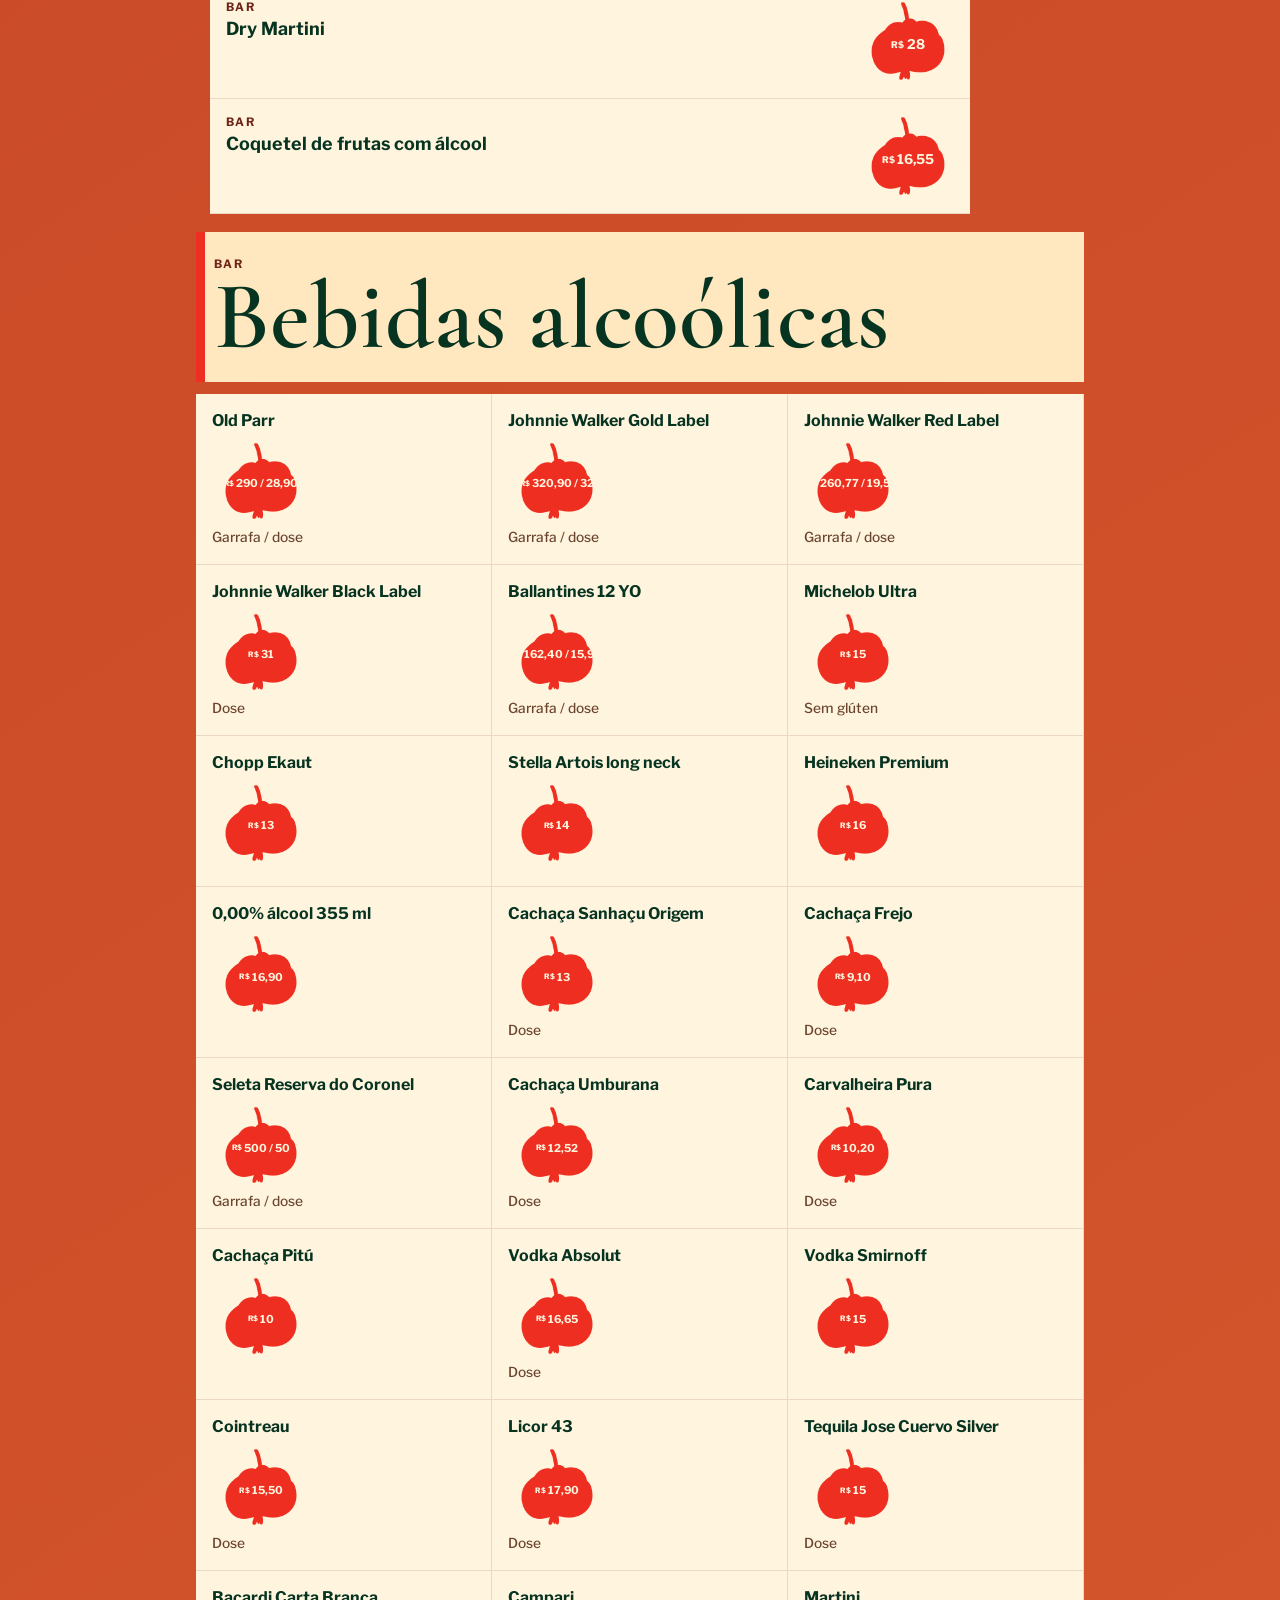
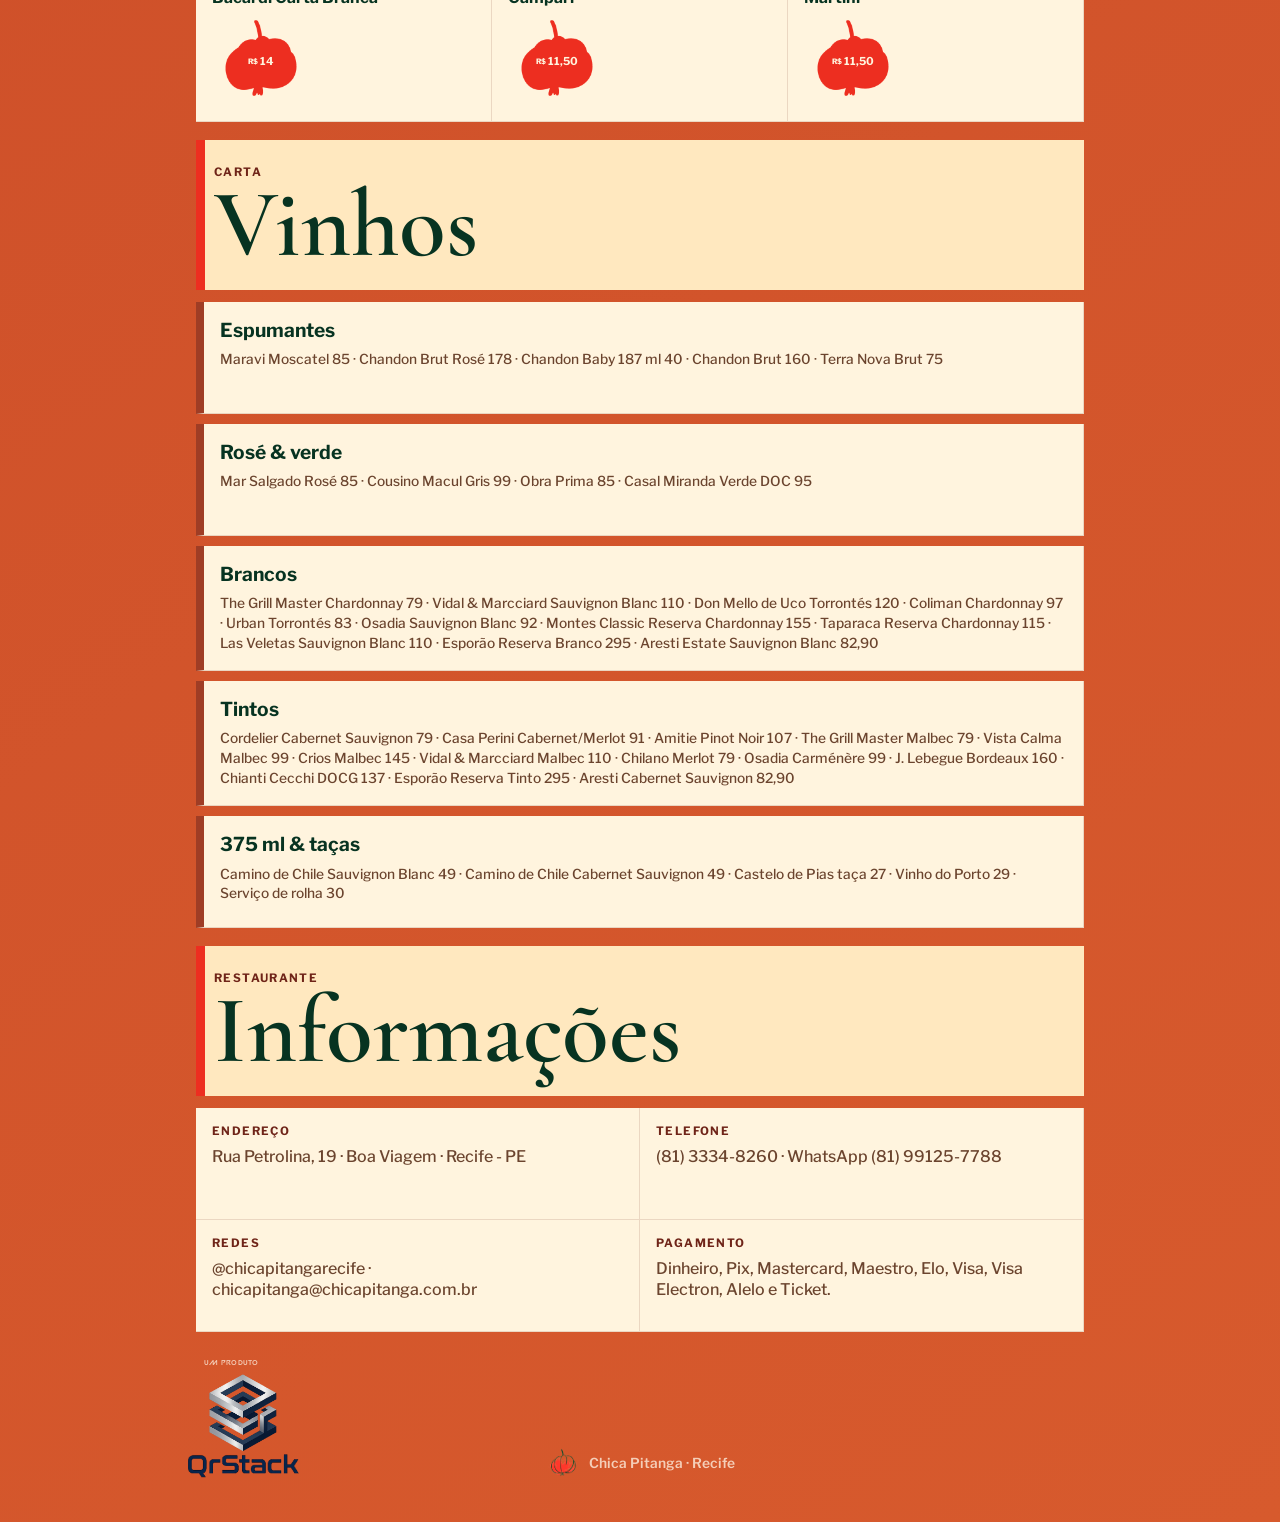
==== commit 2808358e: "Apply QrStack navigation standard" ====
--- a/index.html
+++ b/index.html
@@ -7,7 +7,7 @@
   <link rel="preconnect" href="https://fonts.googleapis.com">
   <link rel="preconnect" href="https://fonts.gstatic.com" crossorigin>
   <link href="https://fonts.googleapis.com/css2?family=Cormorant+Garamond:wght@400;500;600;700&family=Libre+Franklin:wght@400;500;600;700;800&display=swap" rel="stylesheet">
-  <link rel="stylesheet" href="styles.css?v=qrstack-badge-2">
+  <link rel="stylesheet" href="styles.css?v=qrstack-standard-20260605">
 </head>
 <body>
   <div class="ambient-marks" aria-hidden="true">
@@ -273,6 +273,6 @@
     </footer>
   </main>
 
-  <script src="script.js?v=mobile-hero-2"></script>
+  <script src="script.js?v=qrstack-standard-20260605"></script>
 </body>
 </html>
--- a/styles.css
+++ b/styles.css
@@ -722,8 +722,8 @@
 
 .qrstack-lockup {
   position: relative;
-  width: 56px;
-  padding-top: 8px;
+  width: 78px;
+  padding-top: 11px;
 }
 
 .product-copy {
@@ -731,7 +731,7 @@
   top: 0;
   left: 0;
   font-family: "Valorant Bryan T", "Valorant - Bryan T", "Libre Franklin", system-ui, sans-serif;
-  font-size: .3rem;
+  font-size: .42rem;
   font-weight: 400;
   letter-spacing: .04em;
   text-transform: uppercase;
@@ -739,16 +739,16 @@
 }
 
 .qrstack-mark {
-  width: 56px;
-  height: 58px;
+  width: 78px;
+  height: 80px;
   object-fit: contain;
   border-radius: 0;
   box-shadow: none;
 }
 
 .qrstack-wordmark {
-  width: 86px;
-  height: 20px;
+  width: 118px;
+  height: 28px;
   object-fit: cover;
   object-position: center;
   border-radius: 0;
@@ -1138,7 +1138,7 @@
   }
 
   .menu-footer {
-    grid-template-columns: 82px minmax(0, 1fr);
+    grid-template-columns: 124px minmax(0, 1fr);
   }
 
   .footer-brand {
@@ -1148,22 +1148,22 @@
   }
 
   .qrstack-lockup {
-    width: 48px;
-    padding-top: 7px;
+    width: 64px;
+    padding-top: 9px;
   }
 
   .product-copy {
-    font-size: .26rem;
+    font-size: .34rem;
   }
 
   .qrstack-mark {
-    width: 48px;
-    height: 50px;
+    width: 64px;
+    height: 66px;
   }
 
   .qrstack-wordmark {
-    width: 74px;
-    height: 18px;
+    width: 98px;
+    height: 23px;
   }
 }
 
@@ -1229,3 +1229,76 @@
     animation: none;
   }
 }
+
+/* QrStack navigation standard */
+body { margin: 0; }
+
+.menu-status { display: none; }
+
+.tab-dock {
+  display: flex;
+  flex-wrap: nowrap;
+  gap: 8px;
+  width: 100vw;
+  margin-inline: calc(50% - 50vw);
+  padding: 10px max(12px, calc((100vw - 940px) / 2));
+  overflow-x: auto;
+  overflow-y: hidden;
+  scroll-padding-inline: max(12px, calc((100vw - 940px) / 2));
+}
+
+body.nav-is-fixed .tab-dock {
+  position: fixed;
+  top: 0;
+  left: 0;
+  right: 0;
+}
+
+body.nav-is-fixed .tab-panels {
+  padding-top: calc(var(--dock-height, 76px) + 18px);
+}
+
+.tab {
+  flex: 0 0 clamp(142px, 16vw, 172px);
+  overflow: hidden;
+  text-overflow: ellipsis;
+  white-space: nowrap;
+}
+
+.panel {
+  width: min(860px, calc(100% - 48px));
+  margin: 18px auto 0;
+  scroll-margin-top: 94px;
+}
+
+.menu-list {
+  width: min(760px, 100%);
+  margin-inline: 0;
+}
+
+@media (max-width: 640px) {
+  .menu-shell {
+    padding-inline: 0;
+    overflow-x: hidden;
+  }
+
+  .cover,
+  .tab-dock {
+    width: 100%;
+    margin-inline: 0;
+  }
+
+  .tab-dock {
+    padding-inline: 12px;
+  }
+
+  .tab {
+    flex-basis: 148px;
+    min-height: 58px;
+    font-size: .68rem;
+  }
+
+  .panel {
+    width: calc(100% - 24px);
+  }
+}
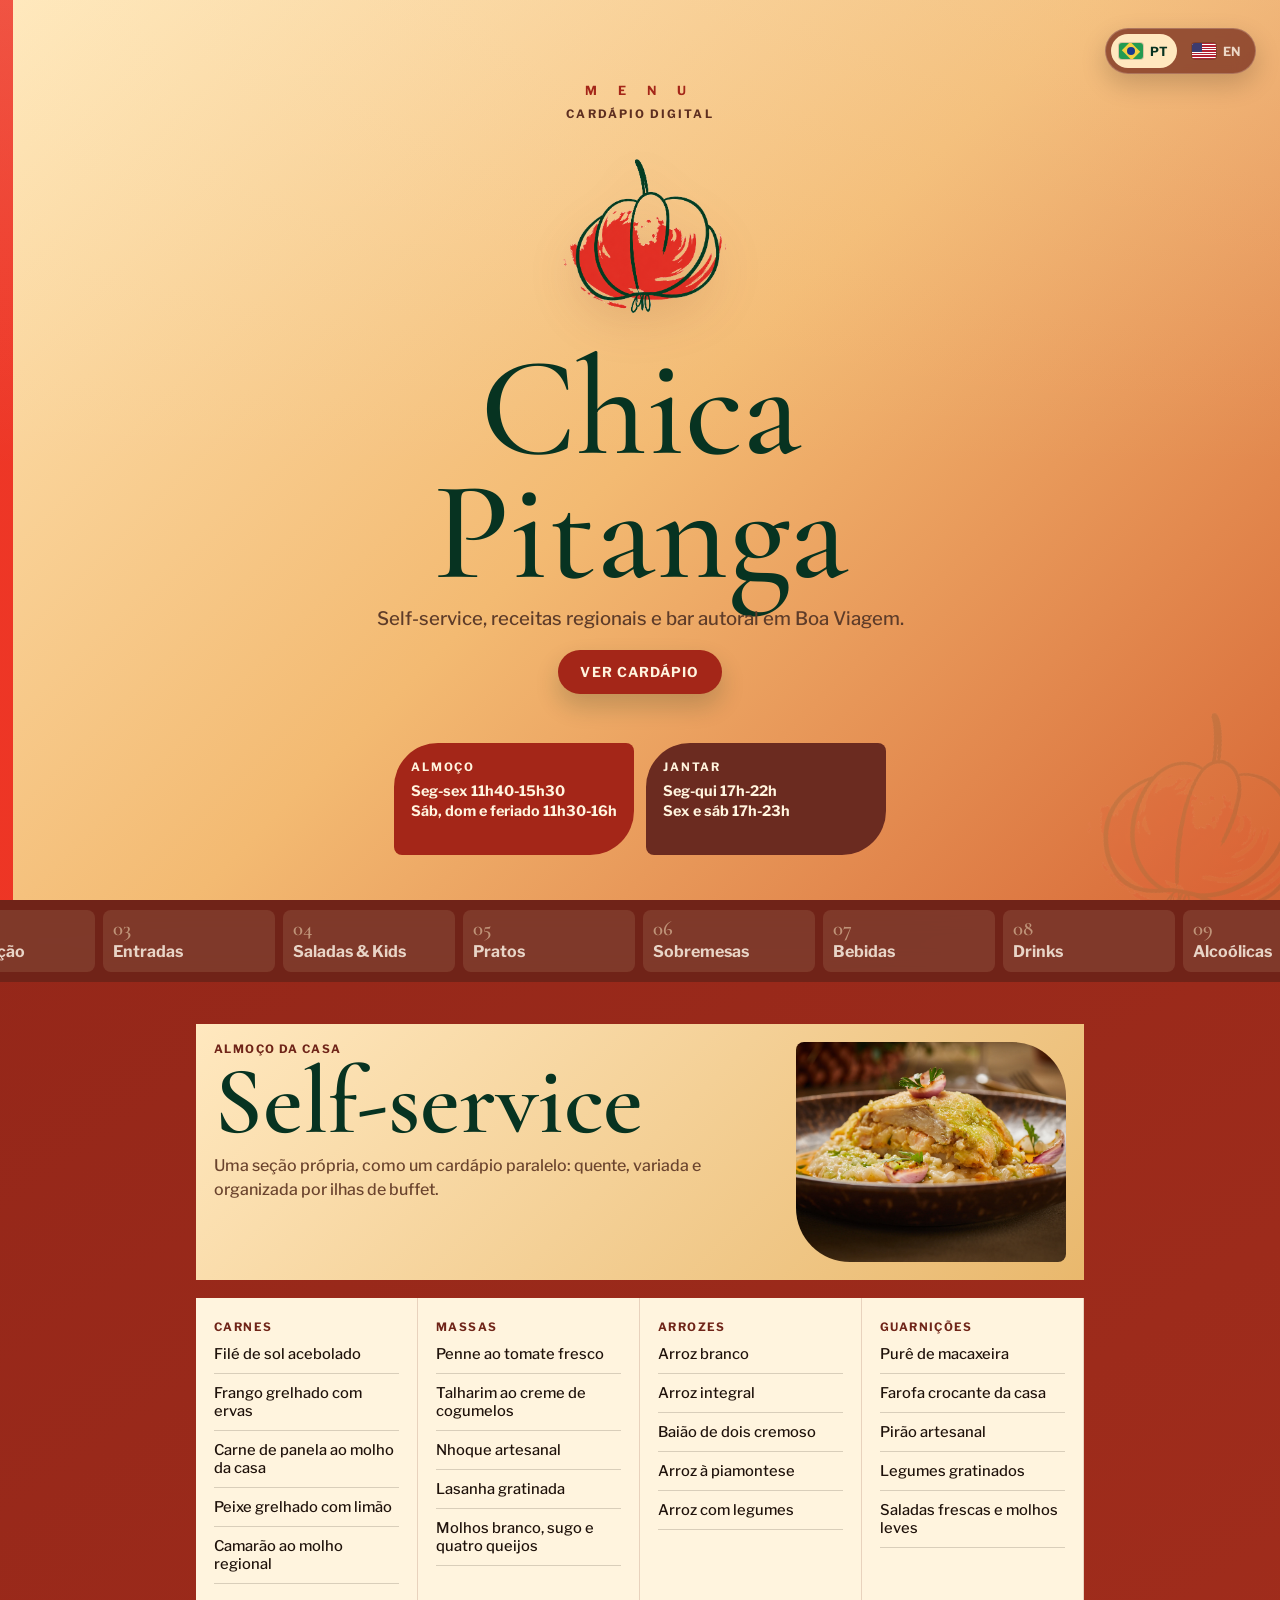
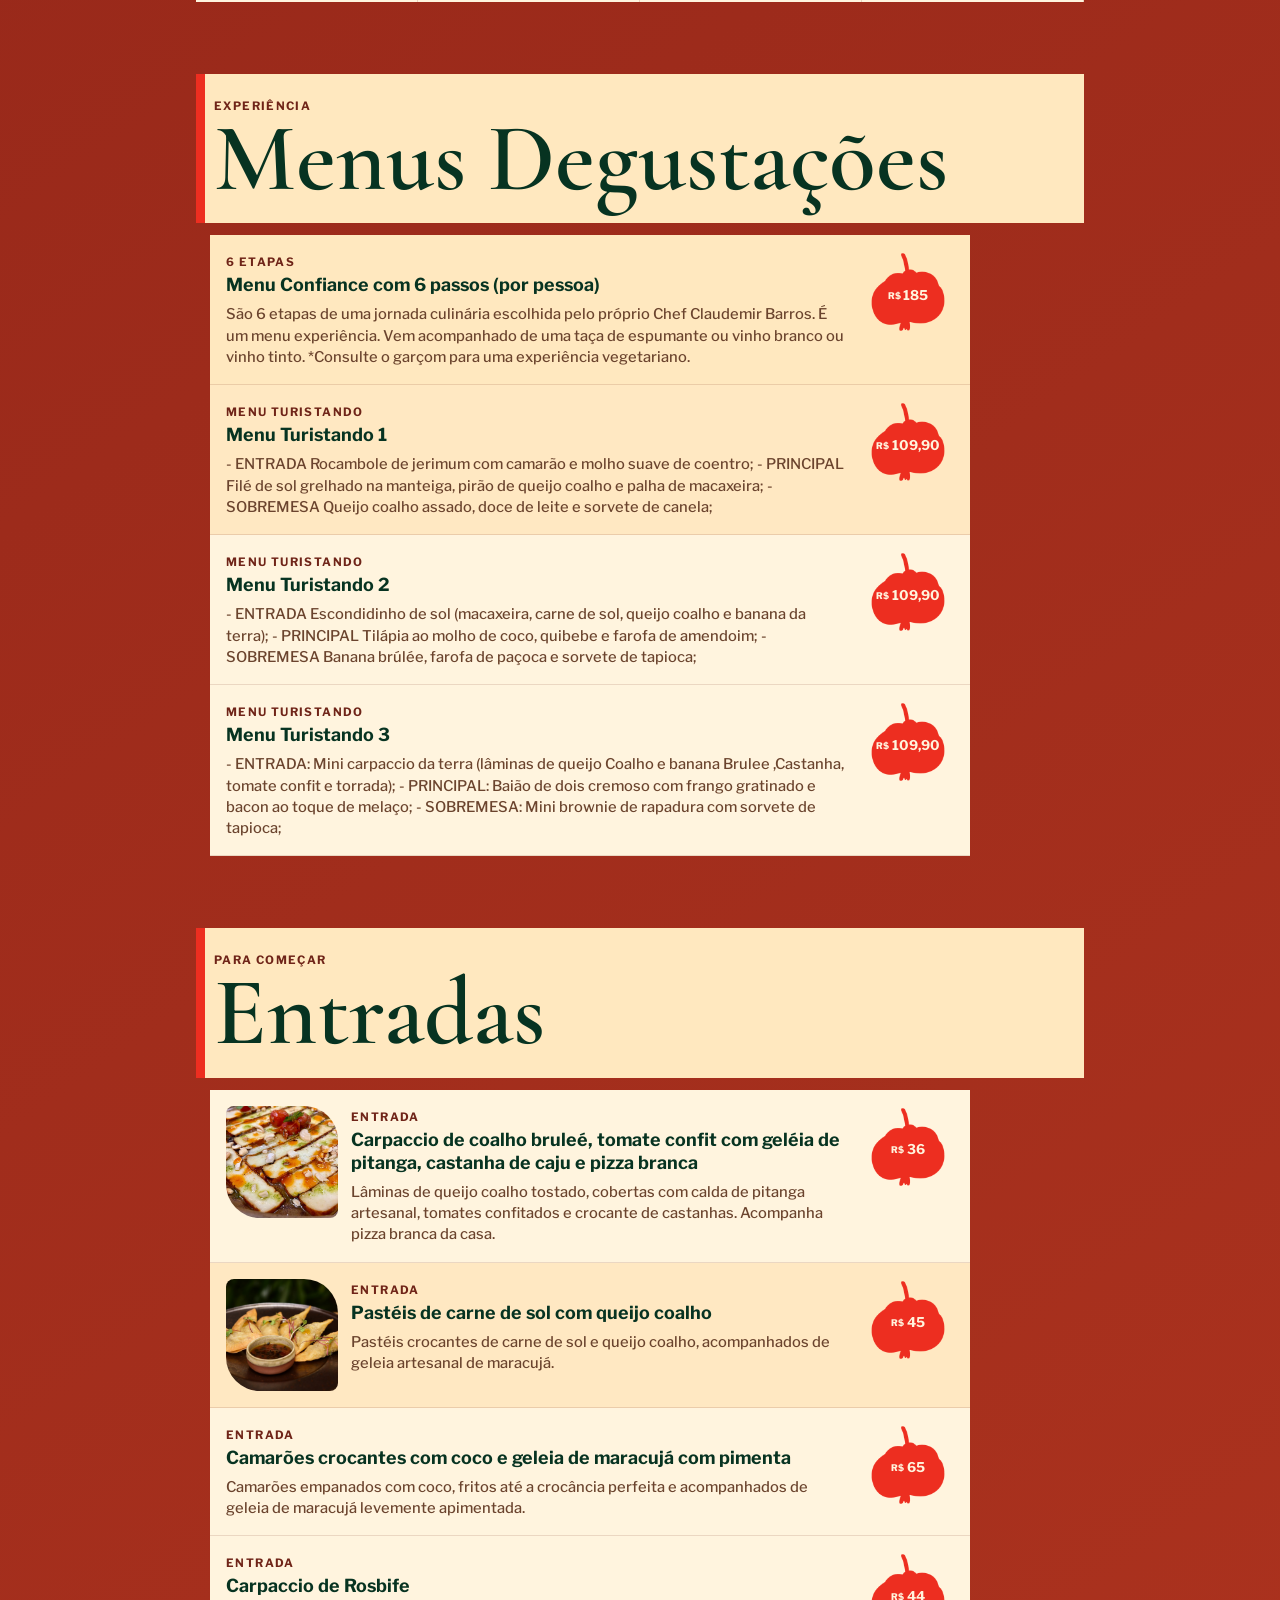
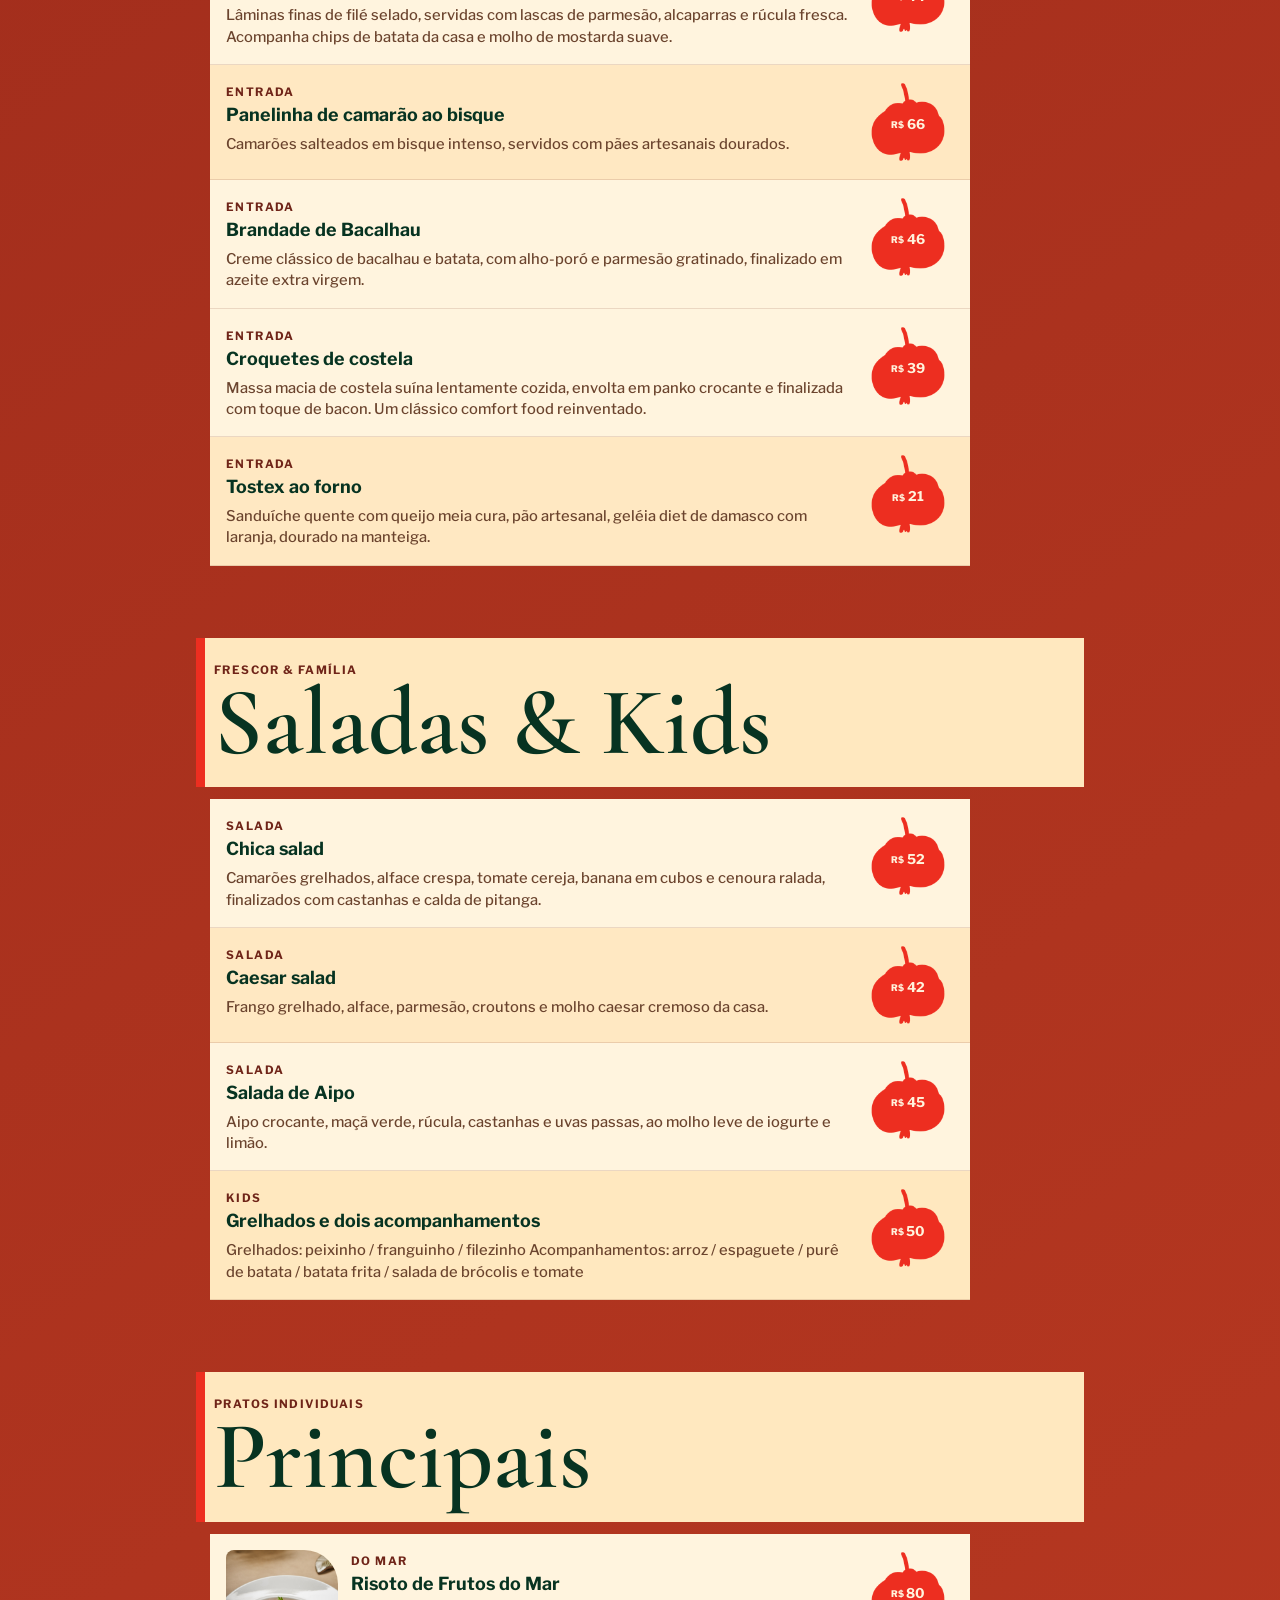
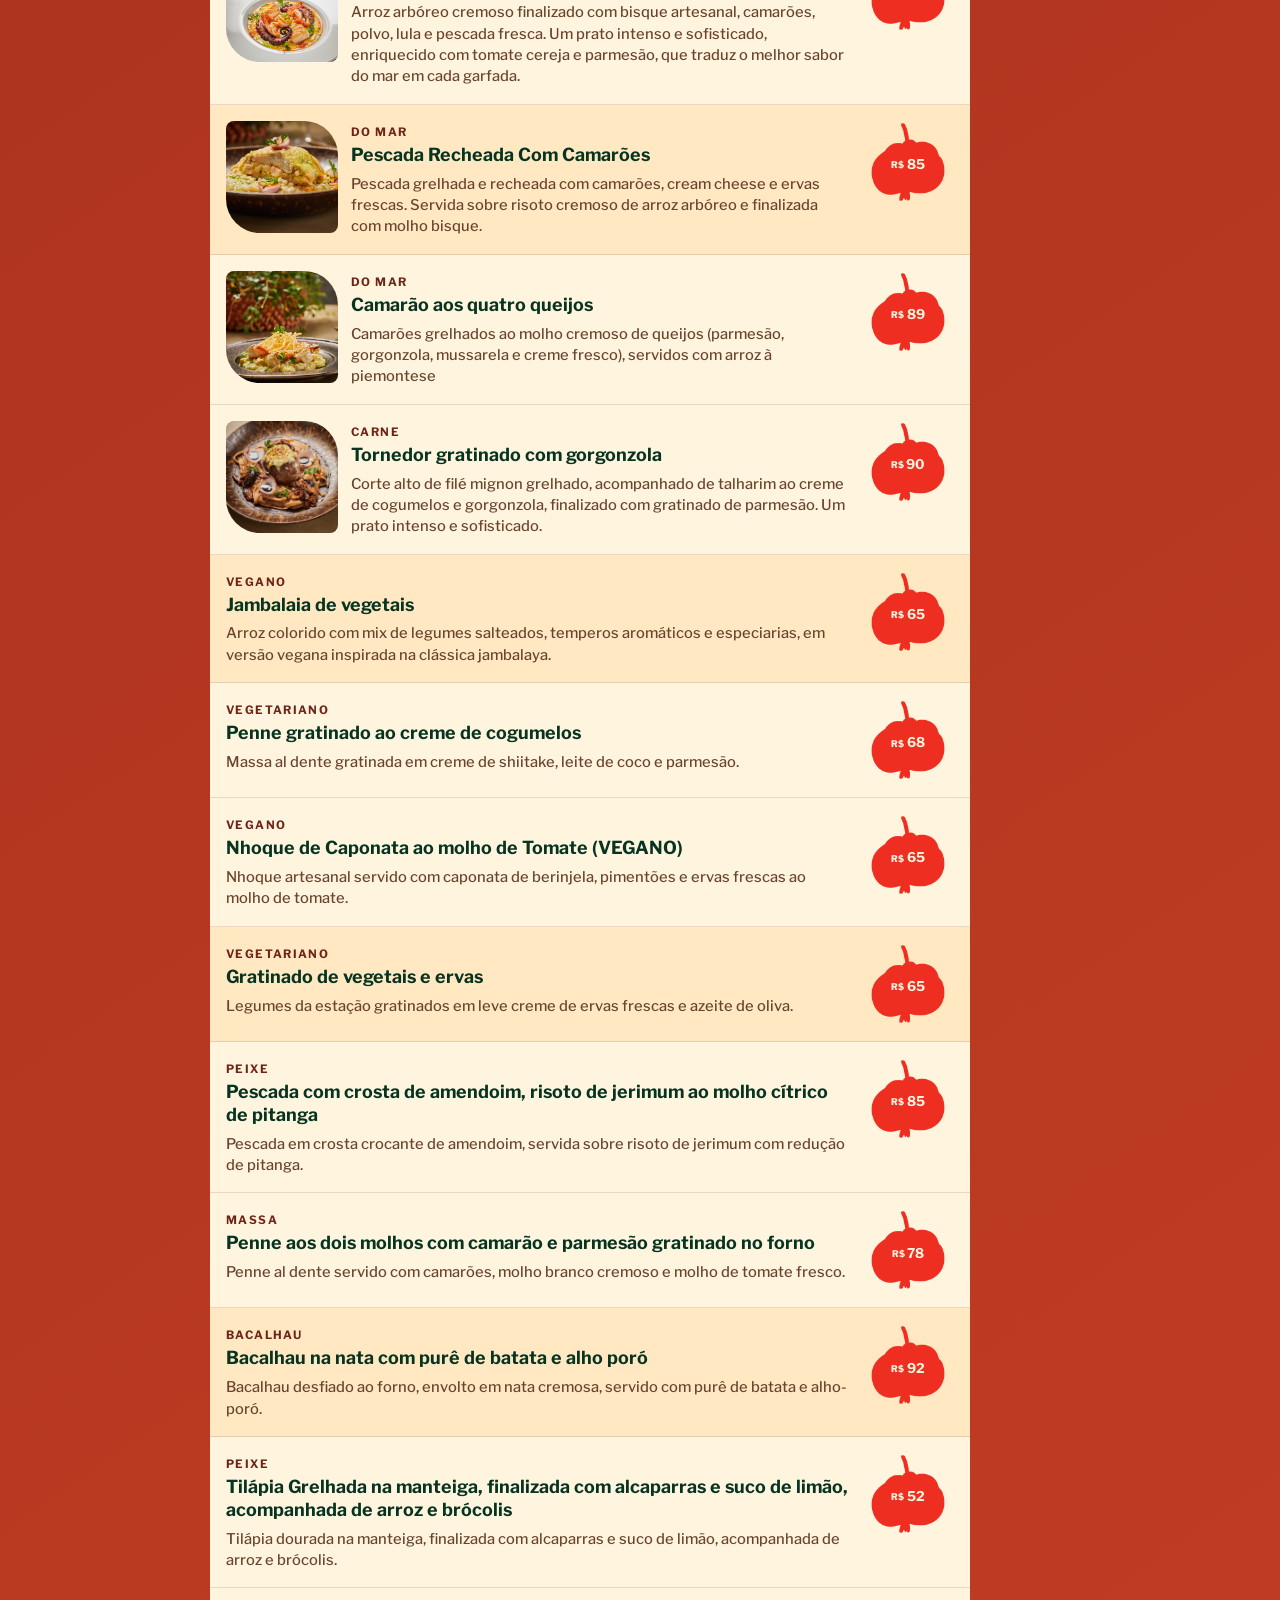
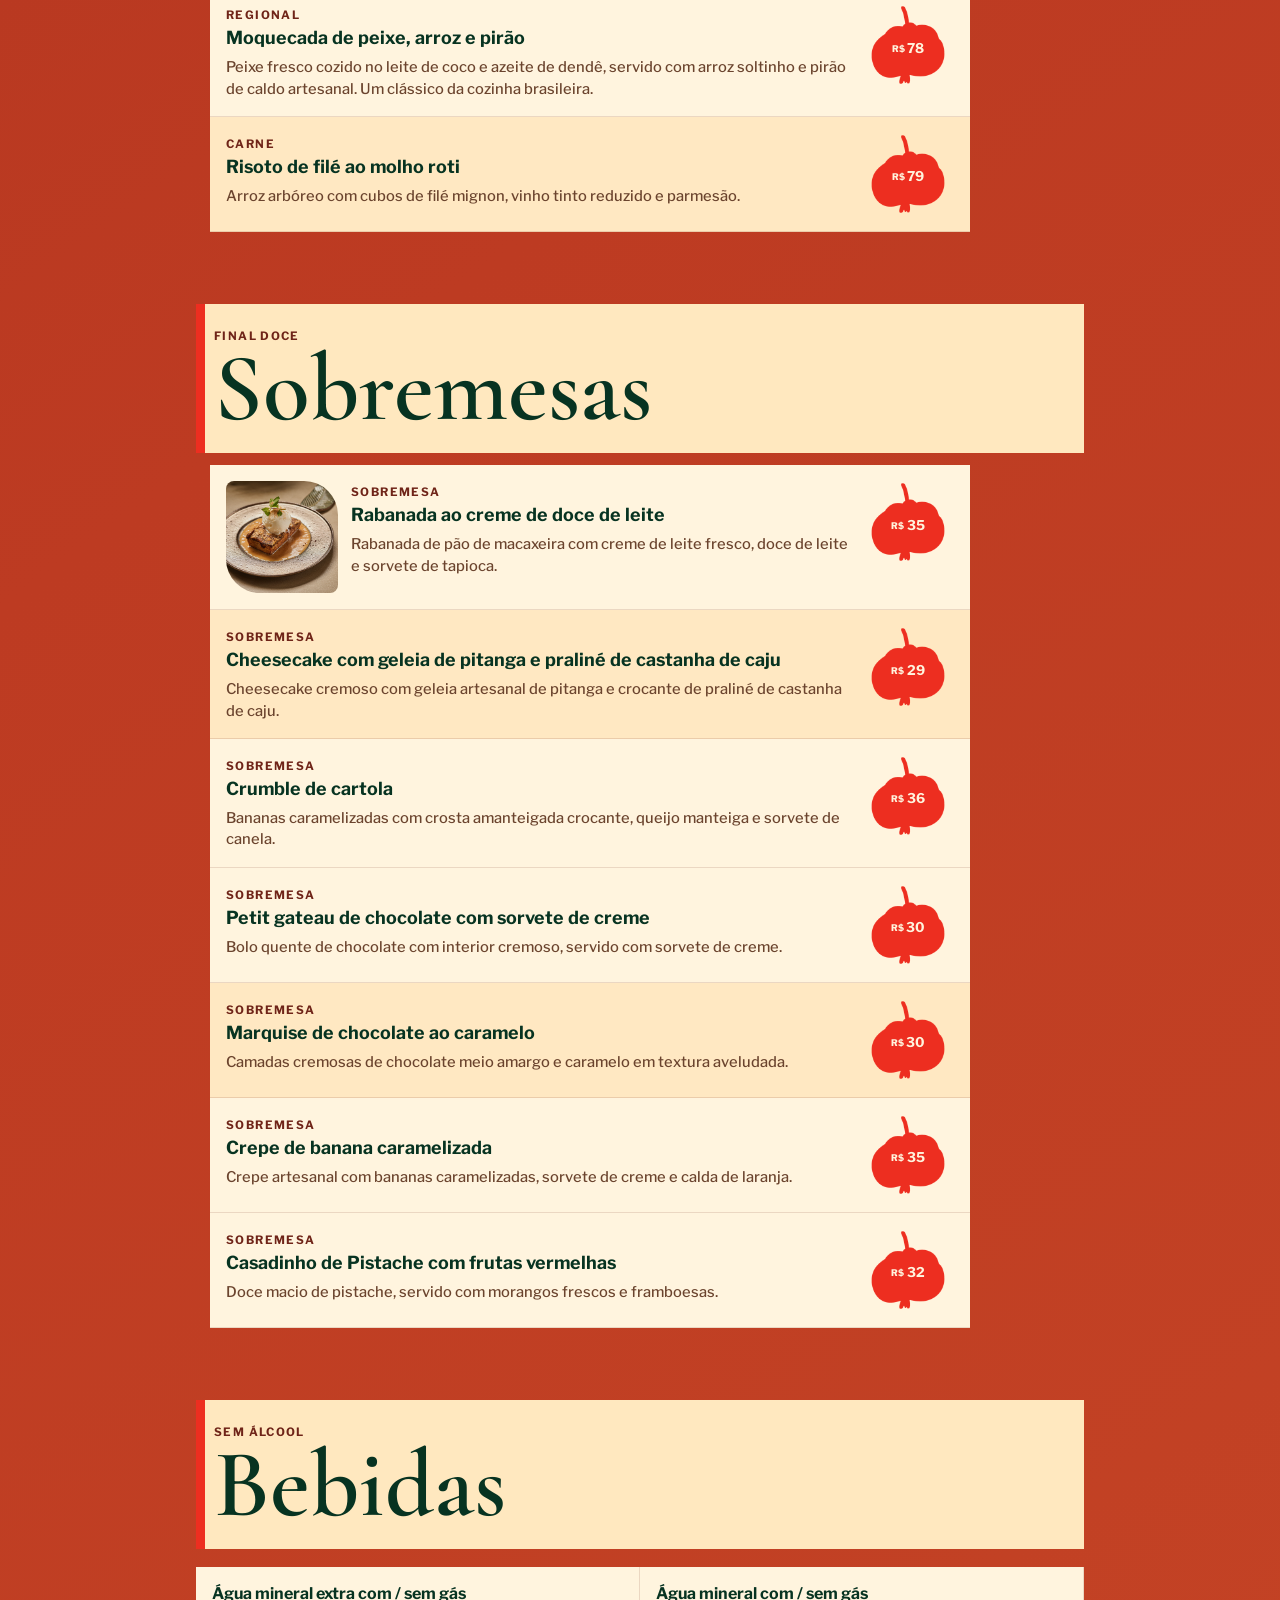
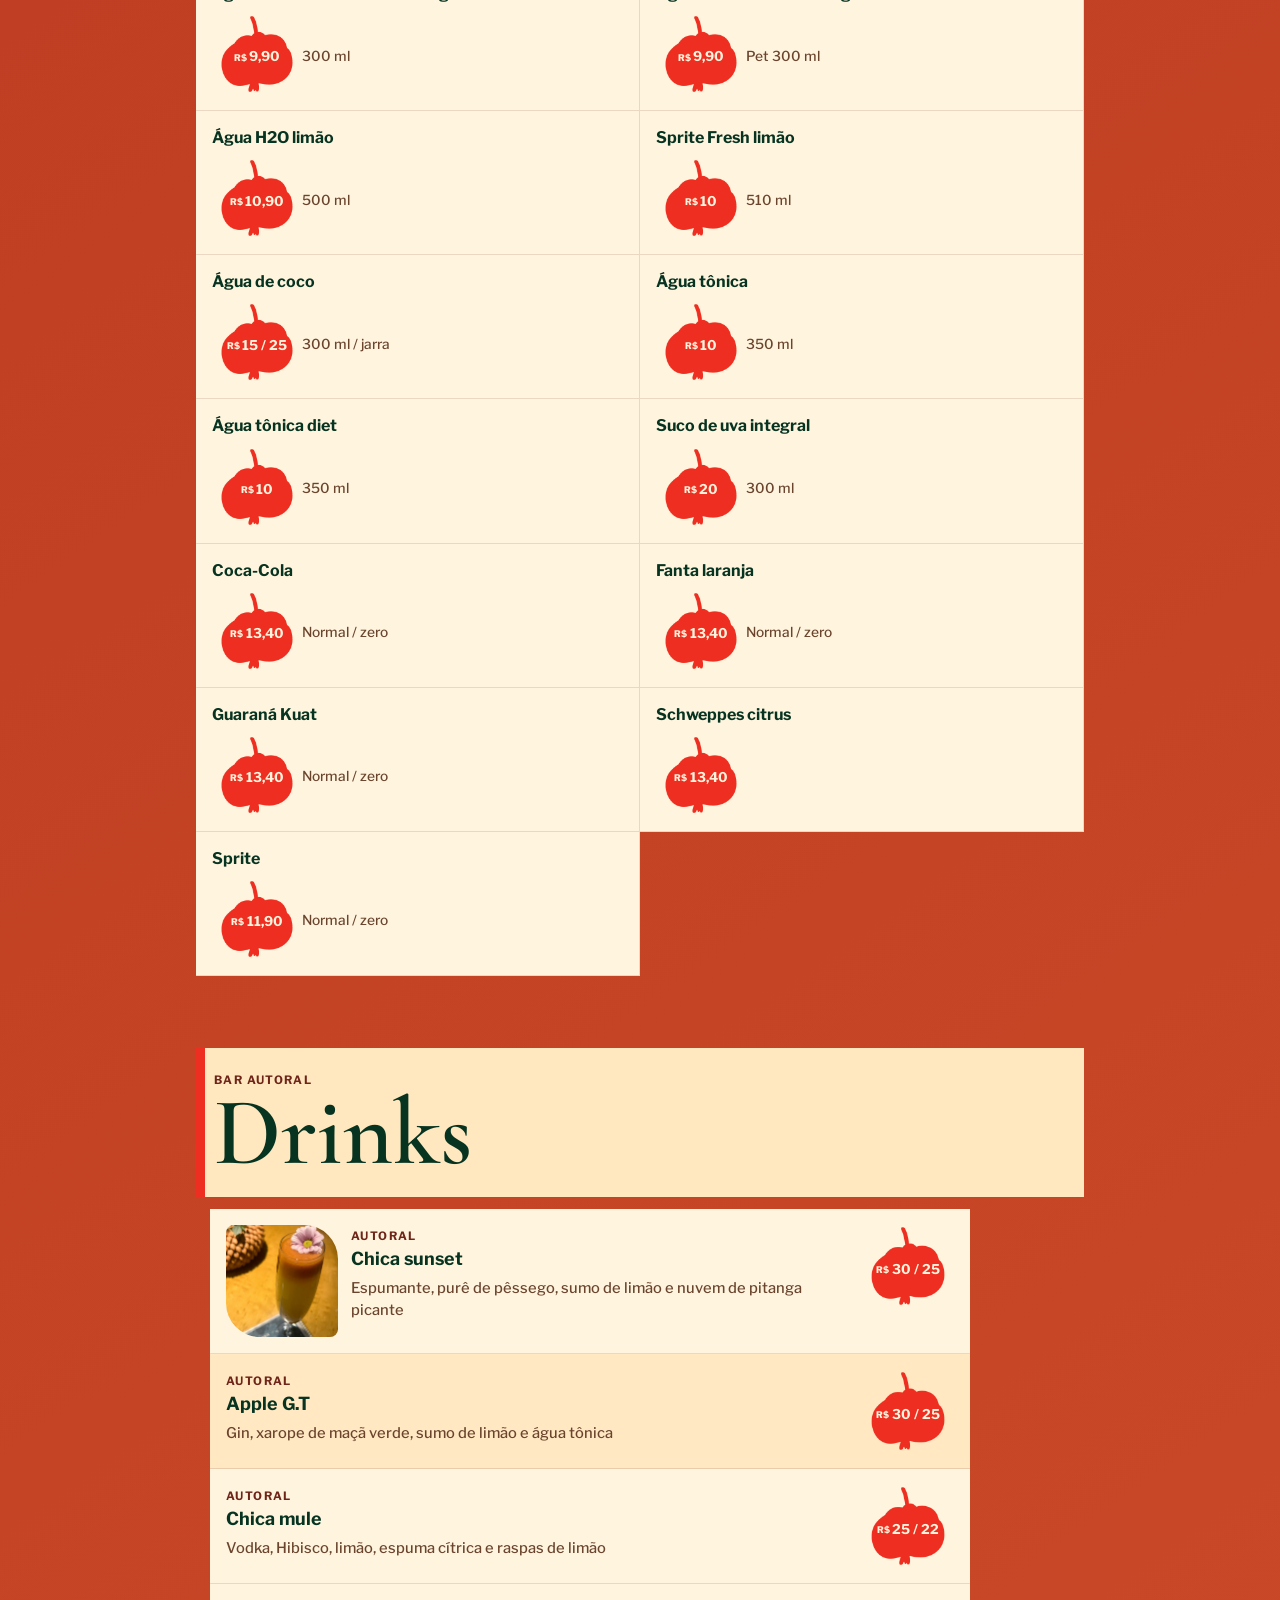
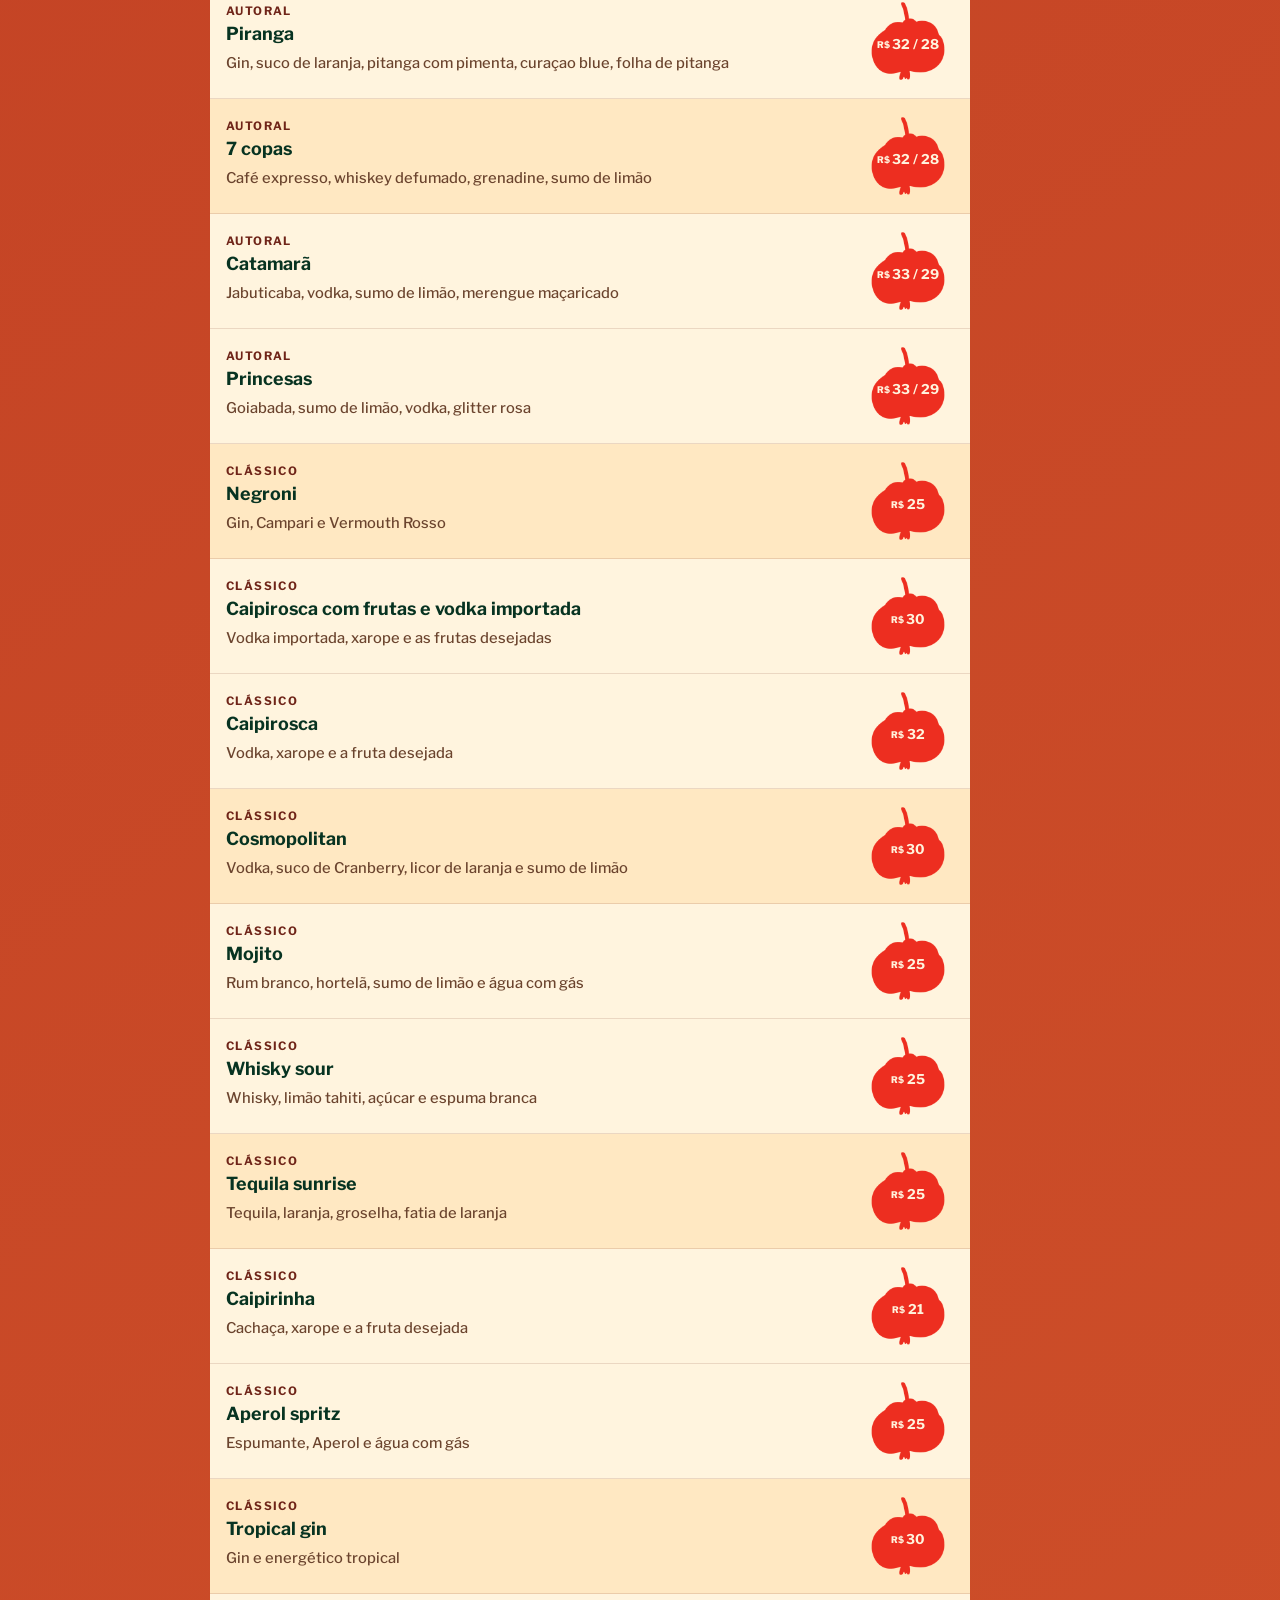
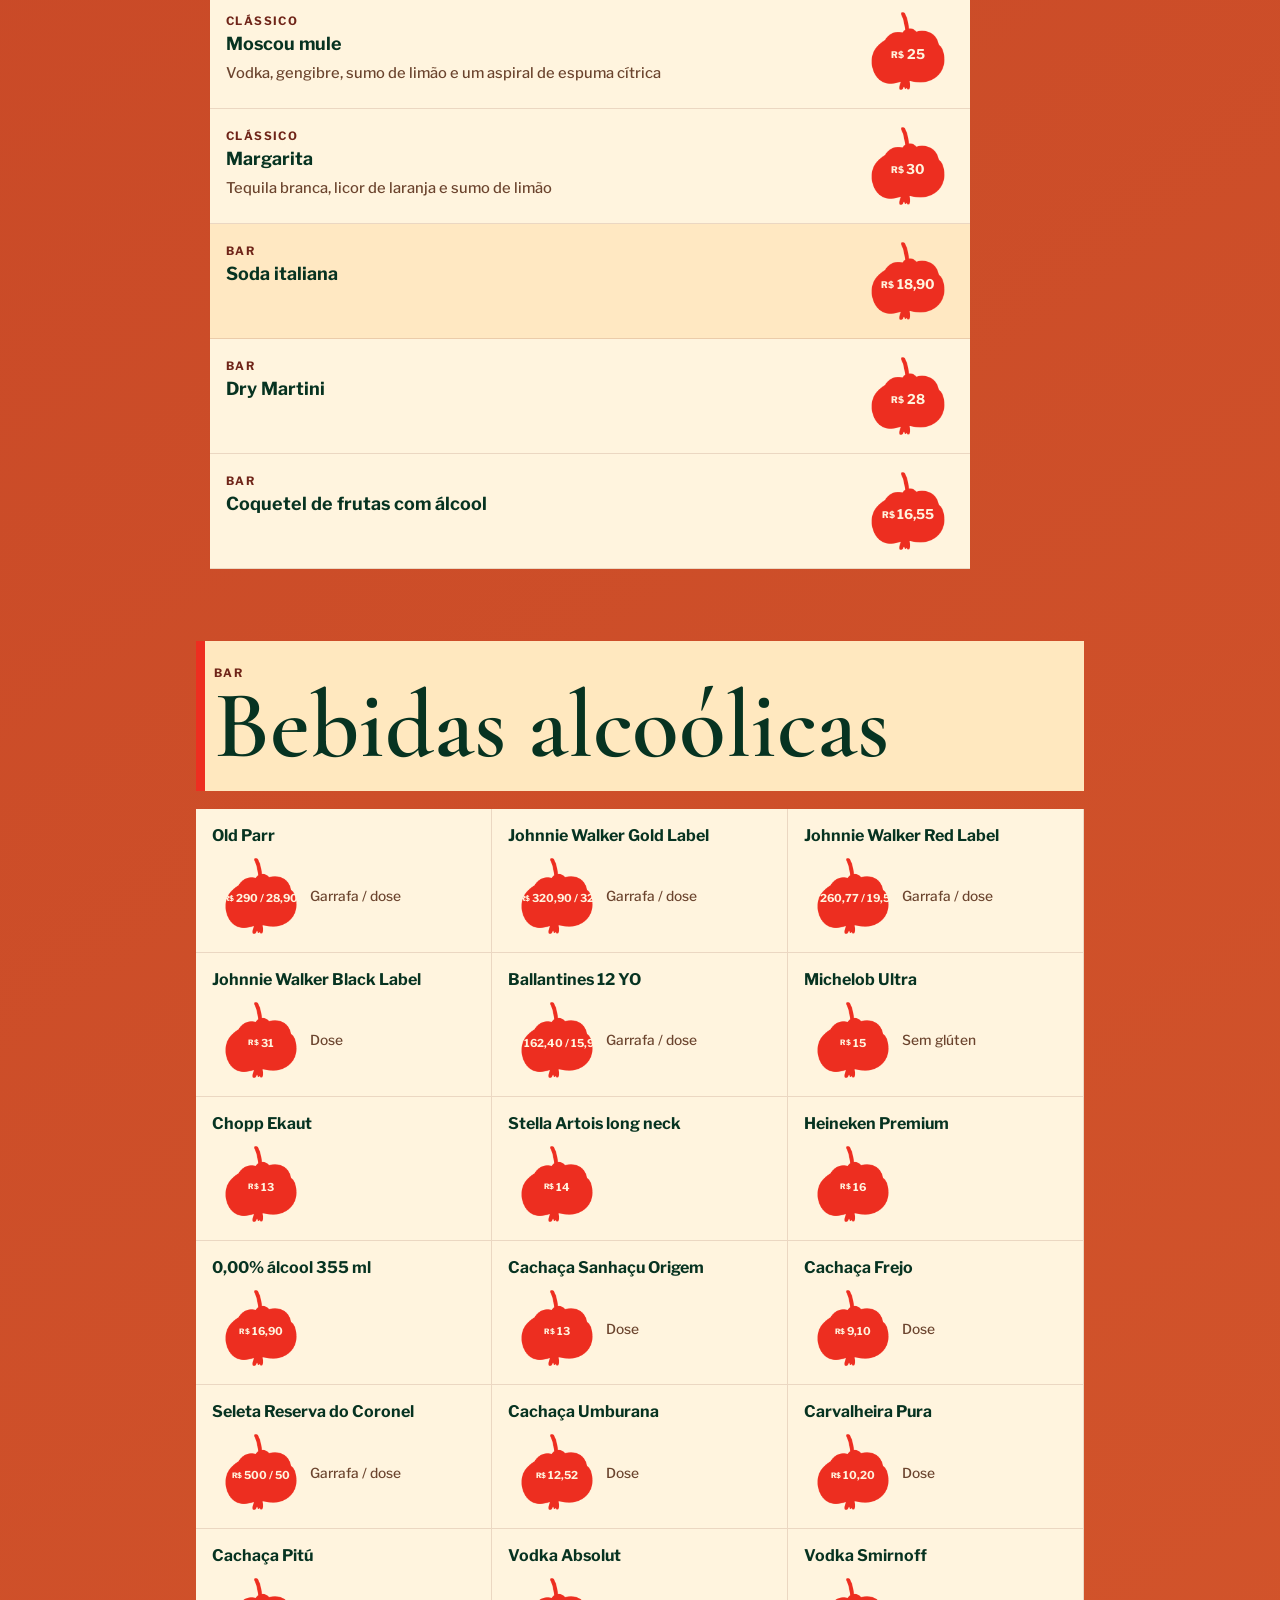
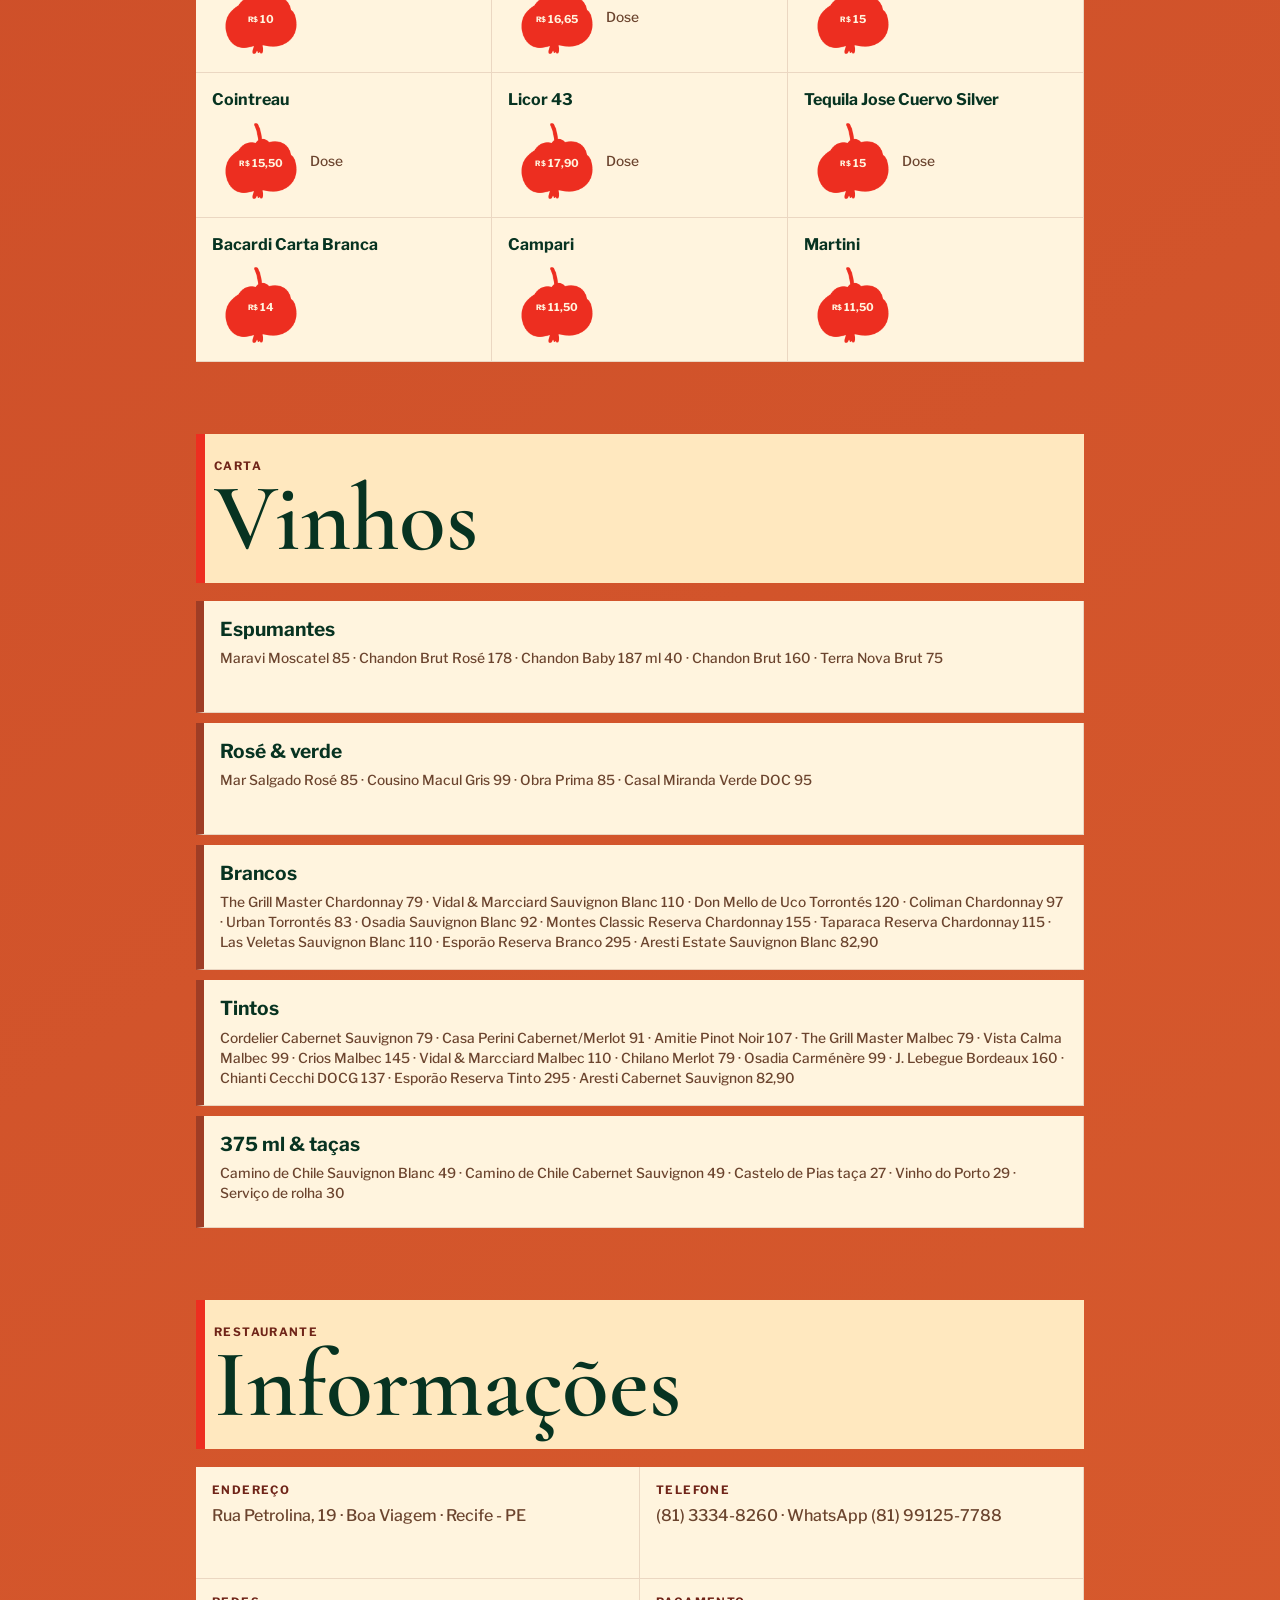
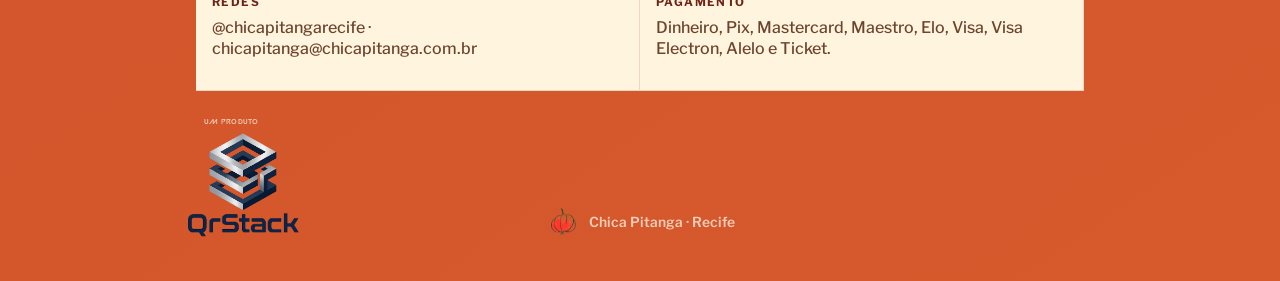
==== commit 4b047752: "Refine QrStack production layout" ====
--- a/index.html
+++ b/index.html
@@ -7,7 +7,7 @@
   <link rel="preconnect" href="https://fonts.googleapis.com">
   <link rel="preconnect" href="https://fonts.gstatic.com" crossorigin>
   <link href="https://fonts.googleapis.com/css2?family=Cormorant+Garamond:wght@400;500;600;700&family=Libre+Franklin:wght@400;500;600;700;800&display=swap" rel="stylesheet">
-  <link rel="stylesheet" href="styles.css?v=qrstack-standard-20260605">
+  <link rel="stylesheet" href="styles.css?v=qrstack-standard-v3-20260605">
 </head>
 <body>
   <div class="ambient-marks" aria-hidden="true">
@@ -273,6 +273,6 @@
     </footer>
   </main>
 
-  <script src="script.js?v=qrstack-standard-20260605"></script>
+  <script src="script.js?v=qrstack-standard-v3-20260605"></script>
 </body>
 </html>
--- a/styles.css
+++ b/styles.css
@@ -1266,7 +1266,7 @@
 }
 
 .panel {
-  width: min(860px, calc(100% - 48px));
+  width: min(860px, calc(100vw - 48px));
   margin: 18px auto 0;
   scroll-margin-top: 94px;
 }
@@ -1299,6 +1299,41 @@
   }
 
   .panel {
-    width: calc(100% - 24px);
-  }
-}
+    width: calc(100vw - 24px);
+  }
+}
+
+/* QrStack production refinements */
+.ambient-marks {
+  overflow: hidden;
+}
+
+.tab-panels {
+  position: relative;
+  z-index: 1;
+  display: grid;
+  gap: clamp(40px, 6vw, 72px);
+  padding-top: clamp(28px, 4vw, 42px);
+}
+
+body.nav-is-fixed .tab-panels {
+  padding-top: calc(var(--dock-height, 76px) + clamp(28px, 4vw, 42px));
+}
+
+.panel { margin-top: 0; }
+
+.buffet-board,
+.price-grid,
+.wine-stack,
+.info-cards {
+  margin-top: 18px;
+}
+
+.menu-item span,
+.price-grid span,
+.buffet-board span,
+.wine-stack h3 {
+  display: inline-flex;
+  width: fit-content;
+  max-width: 100%;
+}
